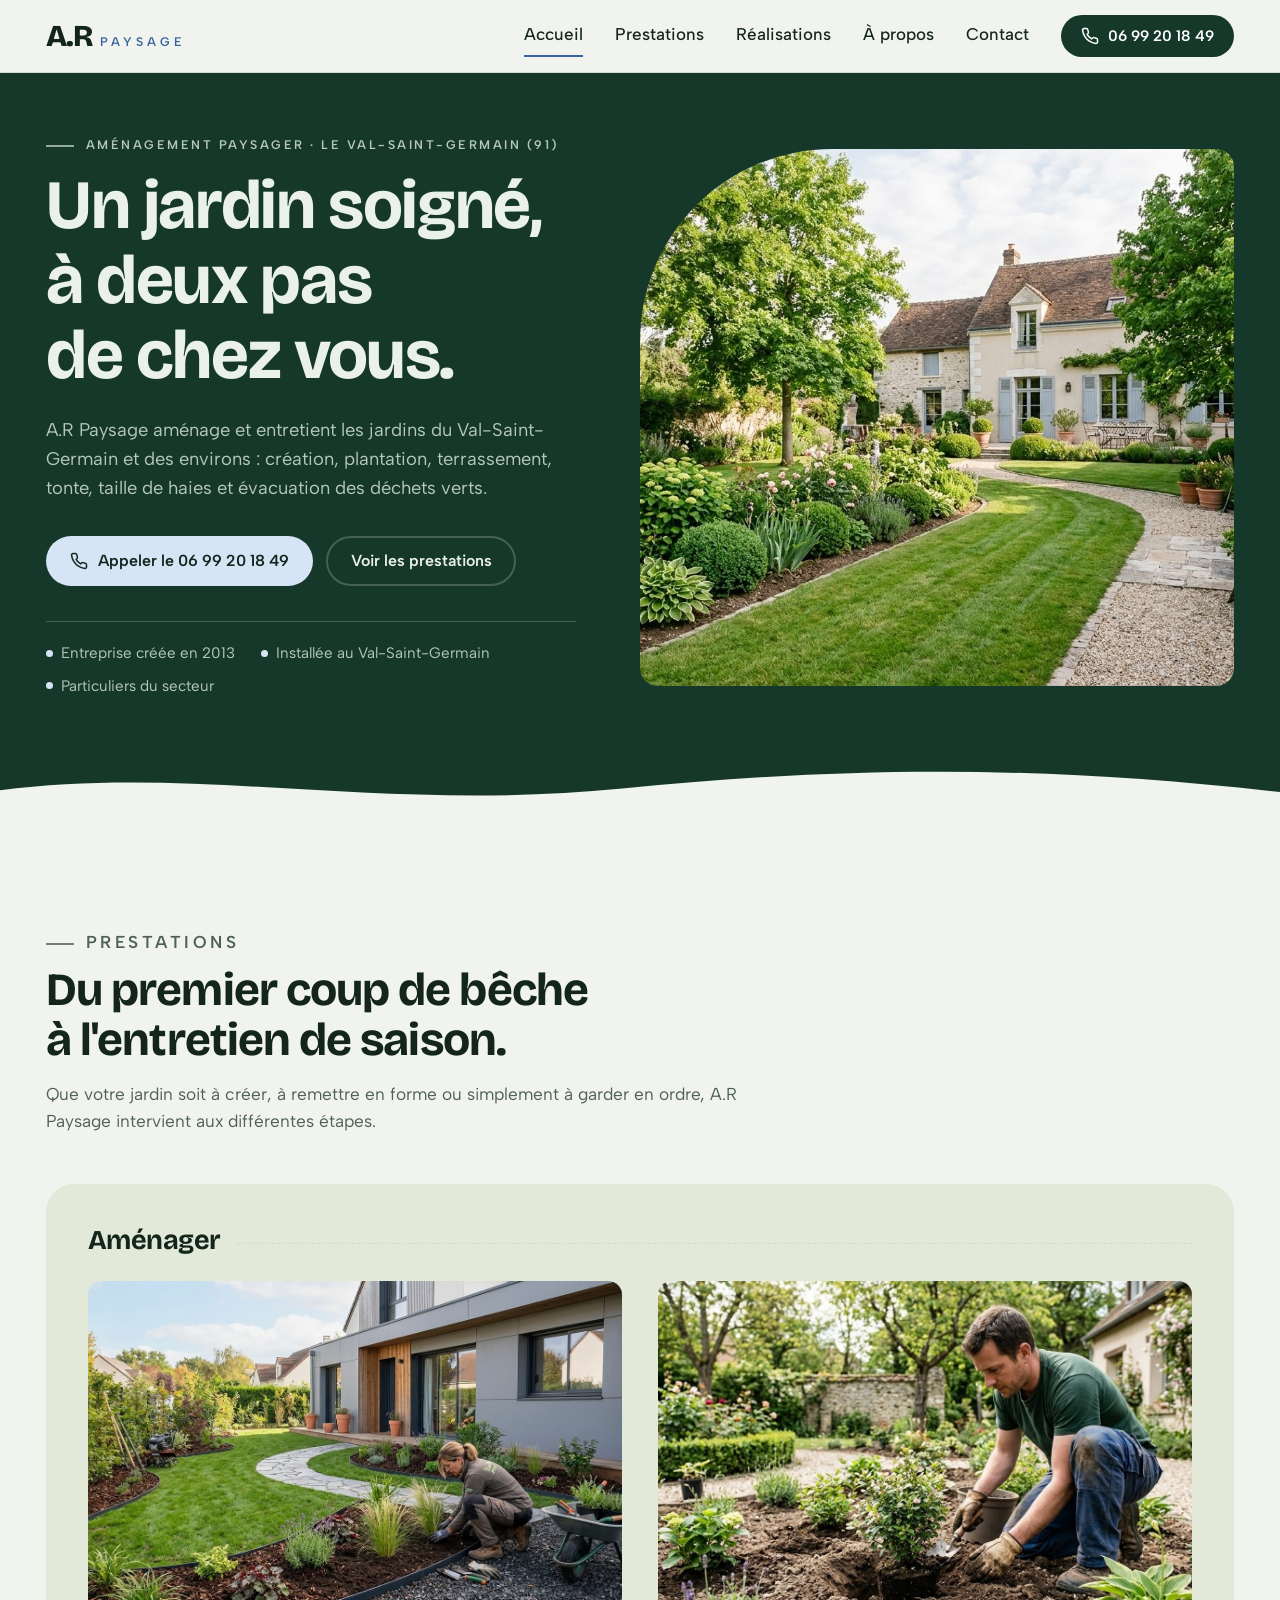
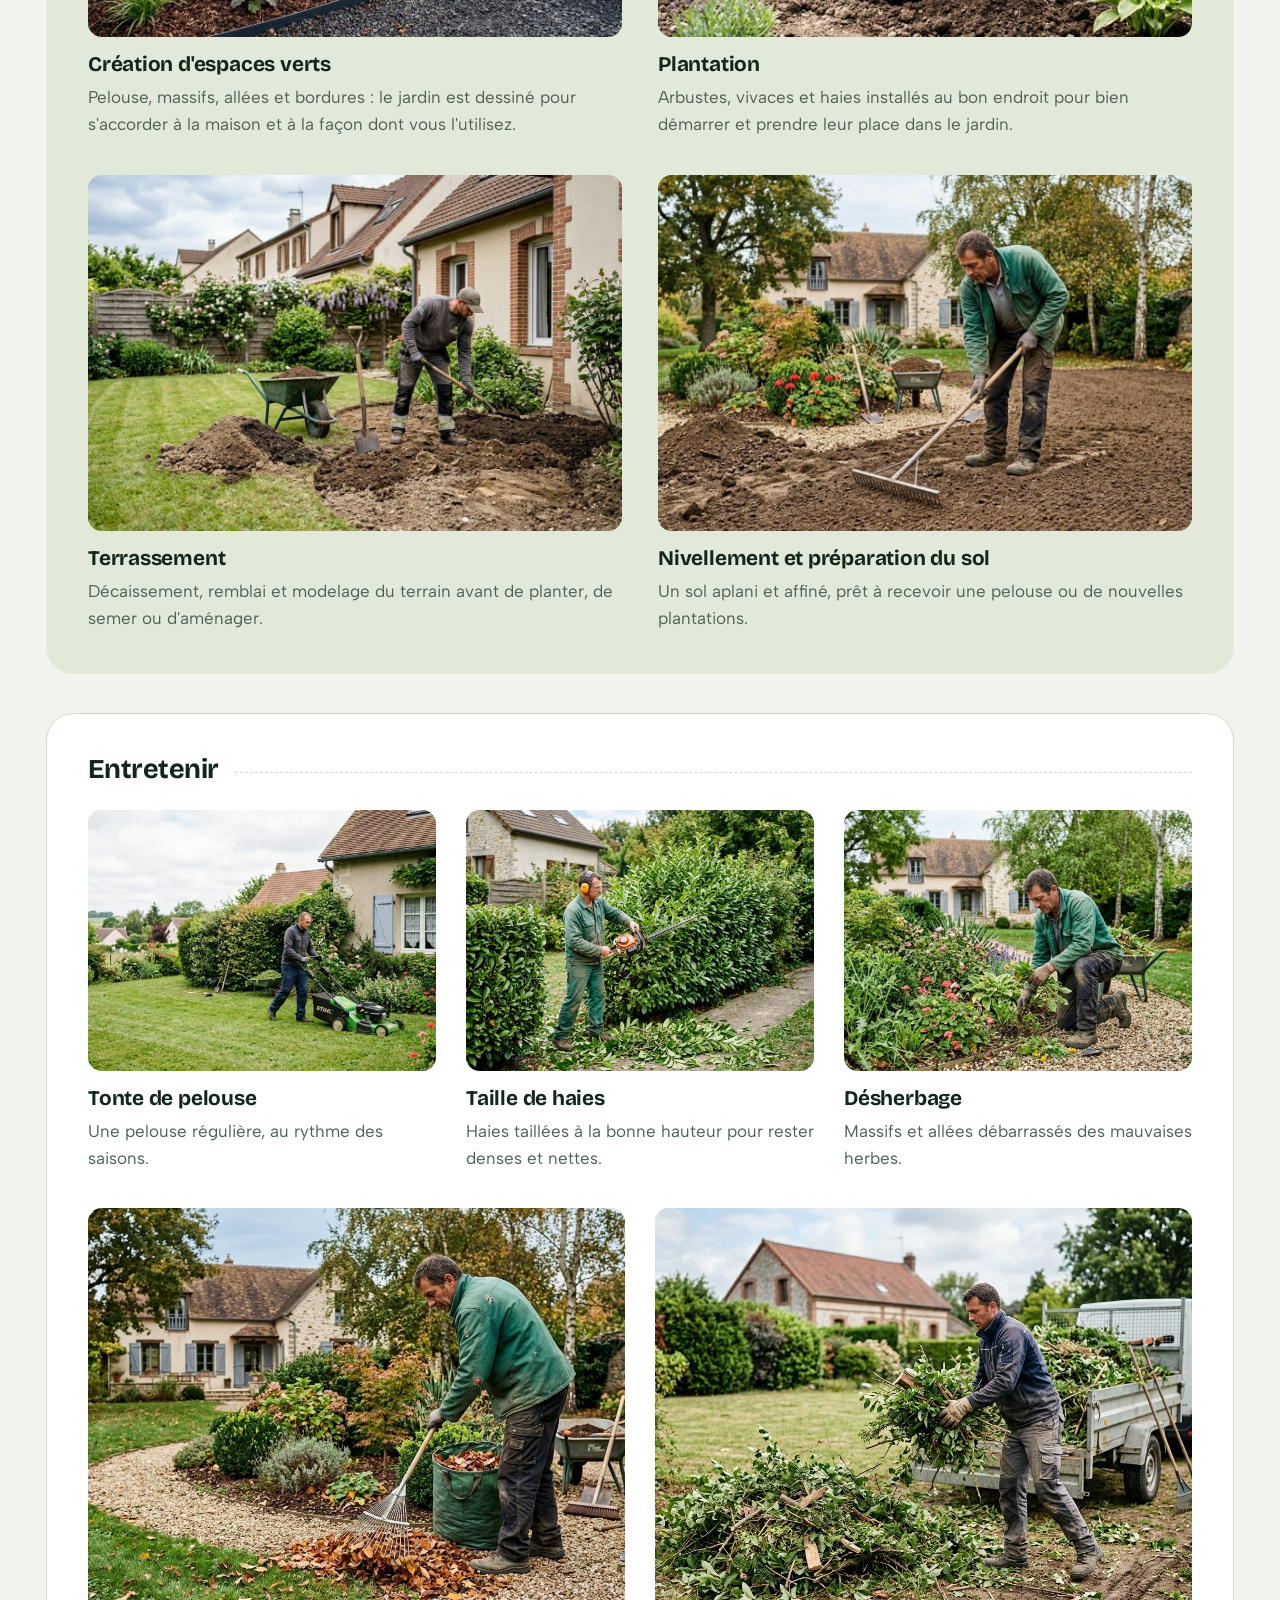
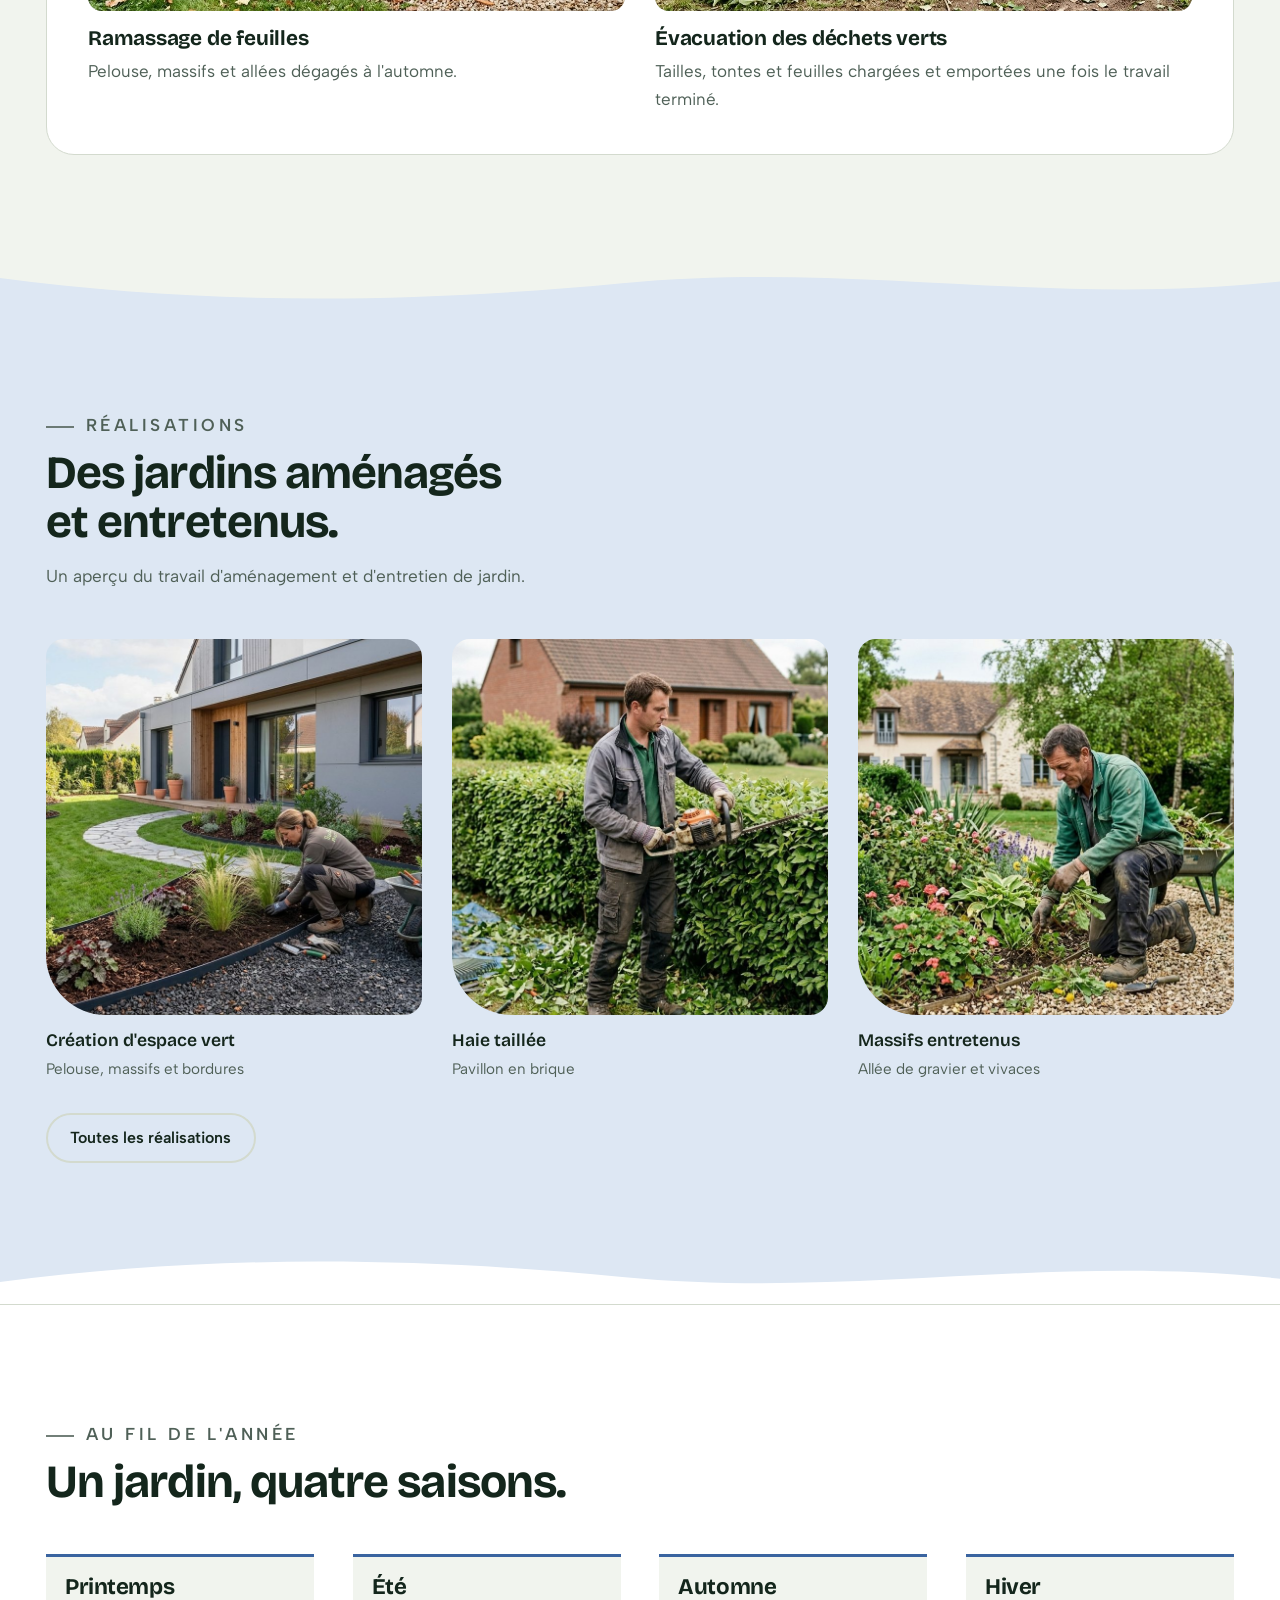
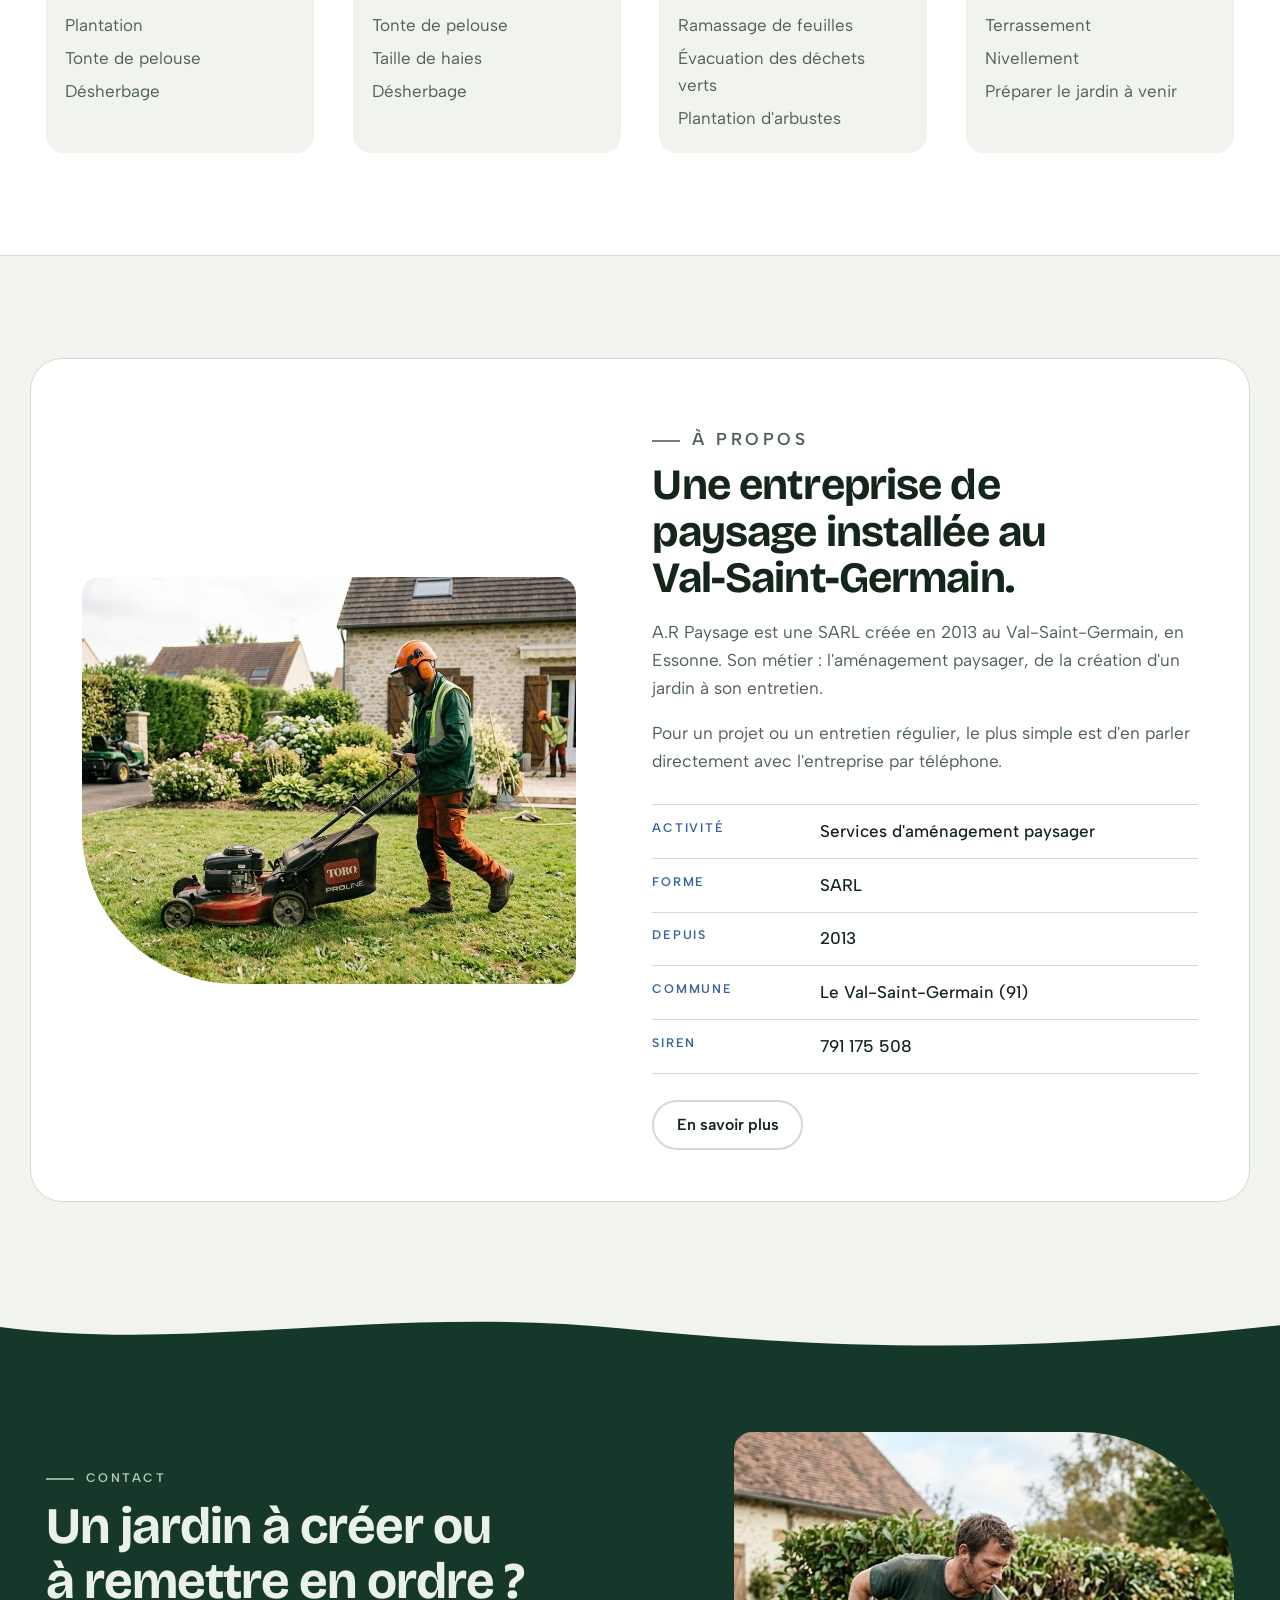
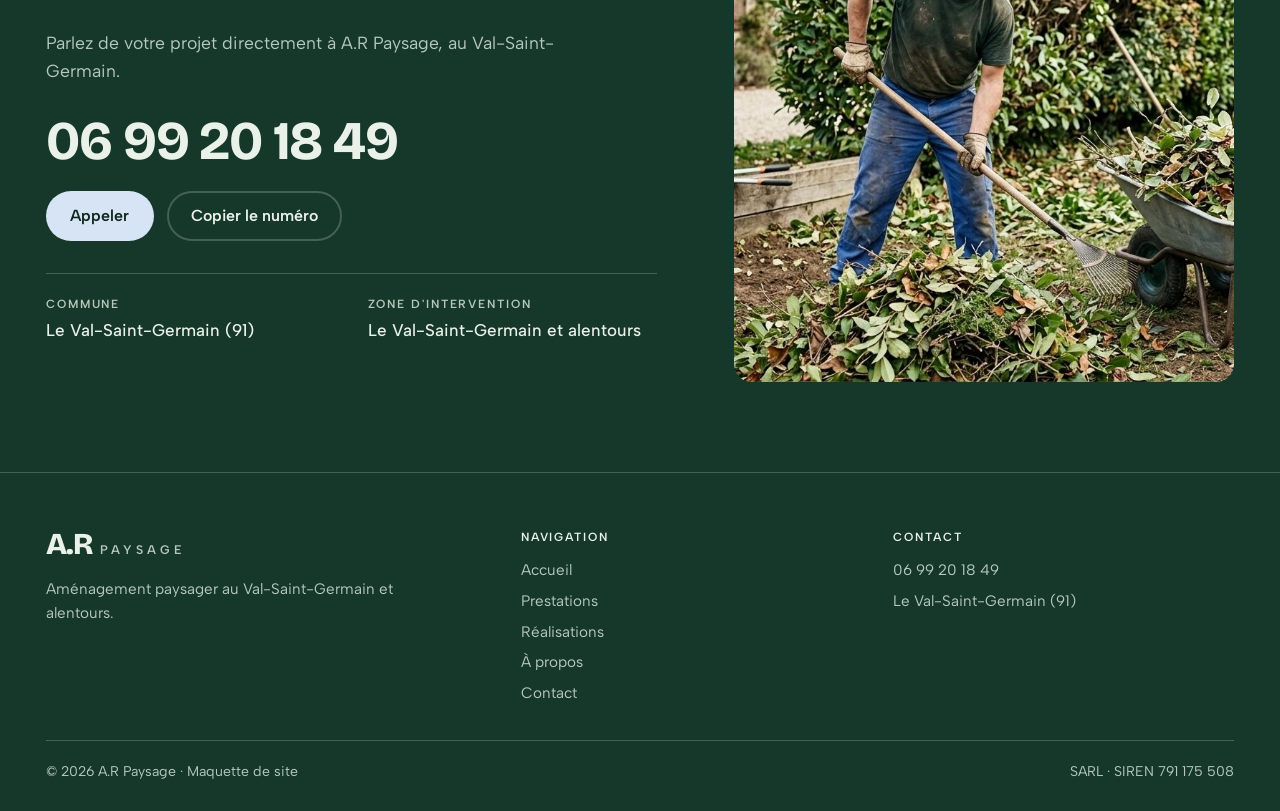
==== index.html @ cabe3ca9 "Différencie les sections : panneaux, fond teinté et bords courbes, carte À propos Co-Authored-By: Cl" ====
<!doctype html>
<html lang="fr">
<head>
<meta charset="utf-8">
<meta name="viewport" content="width=device-width, initial-scale=1, viewport-fit=cover">
<title>A.R Paysage</title>
<meta name="description" content="A.R Paysage, aménagement paysager au Val-Saint-Germain (91) : création de jardin, plantation, entretien.">
<link rel="icon" href="data:image/svg+xml,%3Csvg xmlns='http://www.w3.org/2000/svg' viewBox='0 0 64 64'%3E%3Crect width='64' height='64' rx='14' fill='%2316382A'/%3E%3Ctext x='32' y='43' font-family='Arial' font-weight='800' font-size='30' text-anchor='middle' fill='%23D6E4F6'%3EA.R%3C/text%3E%3C/svg%3E">
<link rel="preconnect" href="https://fonts.googleapis.com">
<link rel="preconnect" href="https://fonts.gstatic.com" crossorigin>
<link rel="stylesheet" href="https://fonts.googleapis.com/css2?family=Albert+Sans:wght@400;500;600&family=Bricolage+Grotesque:opsz,wght@12..96,500..800&display=swap">
<link rel="stylesheet" href="style.css">
</head>
<body>
<header class="site-header" id="top">
  <div class="wrap bar">
    <a class="logo" href="index.html" aria-label="A.R Paysage, accueil"><b>A.R</b><span>Paysage</span></a>
    <button class="burger" id="burger" type="button" aria-label="Ouvrir le menu" aria-expanded="false" aria-controls="nav">
      <svg viewBox="0 0 24 24" fill="none" stroke="currentColor" stroke-width="2" stroke-linecap="round"><path d="M4 7h16M4 12h16M4 17h16"/></svg>
    </button>
    <nav class="nav" id="nav" aria-label="Navigation principale">
      <a class="link" href="index.html" aria-current="page">Accueil</a>
      <a class="link" href="prestations.html">Prestations</a>
      <a class="link" href="realisations.html">Réalisations</a>
      <a class="link" href="a-propos.html">À propos</a>
      <a class="link" href="contact.html">Contact</a>
      <a class="btn btn-sm" href="tel:+33699201849">
        <svg viewBox="0 0 24 24" fill="none" stroke="currentColor" stroke-width="2" stroke-linecap="round" stroke-linejoin="round"><path d="M22 16.9v3a2 2 0 0 1-2.2 2 19.8 19.8 0 0 1-8.6-3.1 19.5 19.5 0 0 1-6-6A19.8 19.8 0 0 1 2.1 4.2 2 2 0 0 1 4.1 2h3a2 2 0 0 1 2 1.7c.1 1 .4 1.9.7 2.8a2 2 0 0 1-.5 2.1L8.1 9.9a16 16 0 0 0 6 6l1.3-1.3a2 2 0 0 1 2.1-.4c.9.3 1.8.6 2.8.7a2 2 0 0 1 1.7 2Z"/></svg>
        06 99 20 18 49
      </a>
    </nav>
  </div>
</header>

<main>

  <section class="hero" aria-labelledby="h1">
    <div class="wrap hero-grid">
      <div>
        <p class="eyebrow">Aménagement paysager · Le Val-Saint-Germain (91)</p>
        <h1 id="h1">Un jardin soigné, à deux pas de chez vous.</h1>
        <p class="lead">A.R Paysage aménage et entretient les jardins du Val-Saint-Germain et des environs : création, plantation, terrassement, tonte, taille de haies et évacuation des déchets verts.</p>
        <div class="hero-actions">
          <a class="btn btn-band" href="tel:+33699201849">
            <svg viewBox="0 0 24 24" fill="none" stroke="currentColor" stroke-width="2" stroke-linecap="round" stroke-linejoin="round"><path d="M22 16.9v3a2 2 0 0 1-2.2 2 19.8 19.8 0 0 1-8.6-3.1 19.5 19.5 0 0 1-6-6A19.8 19.8 0 0 1 2.1 4.2 2 2 0 0 1 4.1 2h3a2 2 0 0 1 2 1.7c.1 1 .4 1.9.7 2.8a2 2 0 0 1-.5 2.1L8.1 9.9a16 16 0 0 0 6 6l1.3-1.3a2 2 0 0 1 2.1-.4c.9.3 1.8.6 2.8.7a2 2 0 0 1 1.7 2Z"/></svg>
            Appeler le 06 99 20 18 49
          </a>
          <a class="btn btn-ghost" href="prestations.html">Voir les prestations</a>
        </div>
        <ul class="facts">
          <li>Entreprise créée en 2013</li>
          <li>Installée au Val-Saint-Germain</li>
          <li>Particuliers du secteur</li>
        </ul>
      </div>
      <figure class="hero-media">
        <img src="img/jardin-ambiance.jpg" width="1408" height="768" alt="Jardin de campagne avec pelouse, massifs fleuris, allée de gravier et maison en pierre aux volets bleu-gris">
      </figure>
    </div>
    <svg class="wave" viewBox="0 0 1440 60" preserveAspectRatio="none" aria-hidden="true"><path d="M0 60V32C220 2 430 58 700 30S1180 4 1440 34V60Z" fill="currentColor"/></svg>
  </section>

  <section class="section" id="prestations" aria-labelledby="h-prest">
    <div class="wrap">
      <div class="section-head">
        <p class="eyebrow">Prestations</p>
        <h2 id="h-prest">Du premier coup de bêche à l'entretien de saison.</h2>
        <p>Que votre jardin soit à créer, à remettre en forme ou simplement à garder en ordre, A.R Paysage intervient aux différentes étapes.</p>
      </div>

      <div class="group">
        <div class="group-title"><h3>Aménager</h3></div>
        <div class="grid-2">
          <article class="card">
            <div class="ph"><img src="img/creation-espace-vert.jpg" width="1408" height="768" loading="lazy" style="object-position:68% 50%" alt="Création d'un espace vert : pelouse aux courbes douces, bordures noires, paillage et jardinière qui plante des graminées devant une maison moderne"></div>
            <h4>Création d'espaces verts</h4>
            <p>Pelouse, massifs, allées et bordures : le jardin est dessiné pour s'accorder à la maison et à la façon dont vous l'utilisez.</p>
          </article>
          <article class="card">
            <div class="ph"><img src="img/plantation.jpg" width="1400" height="764" loading="lazy" style="object-position:62% 50%" alt="Jardinier qui plante un arbuste dans un massif de terre fraîchement travaillée"></div>
            <h4>Plantation</h4>
            <p>Arbustes, vivaces et haies installés au bon endroit pour bien démarrer et prendre leur place dans le jardin.</p>
          </article>
          <article class="card">
            <div class="ph"><img src="img/terrassement.jpg" width="1376" height="768" loading="lazy" style="object-position:68% 50%" alt="Terrassement dans un jardin : terre décaissée à la pelle, brouette et tas de terre à côté d'une pelouse"></div>
            <h4>Terrassement</h4>
            <p>Décaissement, remblai et modelage du terrain avant de planter, de semer ou d'aménager.</p>
          </article>
          <article class="card">
            <div class="ph"><img src="img/nivellement.jpg" width="1400" height="764" loading="lazy" style="object-position:45% 50%" alt="Nivellement d'un terrain au râteau large avant la remise en pelouse, devant une maison en pierre"></div>
            <h4>Nivellement et préparation du sol</h4>
            <p>Un sol aplani et affiné, prêt à recevoir une pelouse ou de nouvelles plantations.</p>
          </article>
        </div>
      </div>

      <div class="group">
        <div class="group-title"><h3>Entretenir</h3></div>
        <div class="grid-6">
          <article class="card">
            <div class="ph"><img src="img/tonte.jpg" width="1376" height="768" loading="lazy" style="object-position:60% 50%" alt="Tonte d'une pelouse devant une maison aux volets bleus, avec massifs d'hortensias"></div>
            <h4>Tonte de pelouse</h4>
            <p>Une pelouse régulière, au rythme des saisons.</p>
          </article>
          <article class="card">
            <div class="ph"><img src="img/taille-haies.jpg" width="1200" height="896" loading="lazy" style="object-position:40% 50%" alt="Taille d'une haie de laurier au taille-haie thermique, avec protections auditives et visuelles"></div>
            <h4>Taille de haies</h4>
            <p>Haies taillées à la bonne hauteur pour rester denses et nettes.</p>
          </article>
          <article class="card">
            <div class="ph"><img src="img/desherbage.jpg" width="1400" height="764" loading="lazy" style="object-position:60% 50%" alt="Désherbage à la main d'un massif fleuri bordant une allée gravillonnée"></div>
            <h4>Désherbage</h4>
            <p>Massifs et allées débarrassés des mauvaises herbes.</p>
          </article>
          <article class="card">
            <div class="ph"><img src="img/feuilles.jpg" width="1400" height="764" loading="lazy" style="object-position:68% 50%" alt="Ramassage des feuilles d'automne au râteau, avec sac de jardin et brouette"></div>
            <h4>Ramassage de feuilles</h4>
            <p>Pelouse, massifs et allées dégagés à l'automne.</p>
          </article>
          <article class="card">
            <div class="ph"><img src="img/dechets-verts.jpg" width="1408" height="768" loading="lazy" style="object-position:55% 50%" alt="Chargement de branchages et de déchets verts sur une remorque après la taille d'une haie"></div>
            <h4>Évacuation des déchets verts</h4>
            <p>Tailles, tontes et feuilles chargées et emportées une fois le travail terminé.</p>
          </article>
        </div>
      </div>
    </div>
  </section>

  <section class="section" id="realisations" aria-labelledby="h-real">
    <div class="wrap">
      <div class="section-head">
        <p class="eyebrow">Réalisations</p>
        <h2 id="h-real">Des jardins aménagés et entretenus.</h2>
        <p>Un aperçu du travail d'aménagement et d'entretien de jardin.</p>
      </div>
      <div class="real-grid">
        <figure class="real">
          <img src="img/creation-espace-vert.jpg" width="1408" height="768" loading="lazy" style="object-position:72% 50%" alt="Jardin neuf aux bordures courbes, pelouse, paillage et graminées devant une maison moderne">
          <figcaption>Création d'espace vert<span>Pelouse, massifs et bordures</span></figcaption>
        </figure>
        <figure class="real">
          <img src="img/taille-haie-pavillon.jpg" width="1408" height="768" loading="lazy" style="object-position:48% 50%" alt="Longue haie taillée devant un pavillon en brique">
          <figcaption>Haie taillée<span>Pavillon en brique</span></figcaption>
        </figure>
        <figure class="real">
          <img src="img/desherbage.jpg" width="1400" height="764" loading="lazy" style="object-position:60% 50%" alt="Massif fleuri désherbé le long d'une allée de gravier, devant une maison en pierre">
          <figcaption>Massifs entretenus<span>Allée de gravier et vivaces</span></figcaption>
        </figure>
      </div>
      <p style="margin-top:2rem"><a class="btn btn-line" href="realisations.html">Toutes les réalisations</a></p>
    </div>
  </section>

  <section class="section seasons" aria-labelledby="h-saisons">
    <div class="wrap">
      <div class="section-head">
        <p class="eyebrow">Au fil de l'année</p>
        <h2 id="h-saisons">Un jardin, quatre saisons.</h2>
      </div>
      <div class="season-grid">
        <div class="season">
          <h3>Printemps</h3>
          <ul><li>Plantation</li><li>Tonte de pelouse</li><li>Désherbage</li></ul>
        </div>
        <div class="season">
          <h3>Été</h3>
          <ul><li>Tonte de pelouse</li><li>Taille de haies</li><li>Désherbage</li></ul>
        </div>
        <div class="season">
          <h3>Automne</h3>
          <ul><li>Ramassage de feuilles</li><li>Évacuation des déchets verts</li><li>Plantation d'arbustes</li></ul>
        </div>
        <div class="season">
          <h3>Hiver</h3>
          <ul><li>Terrassement</li><li>Nivellement</li><li>Préparer le jardin à venir</li></ul>
        </div>
      </div>
    </div>
  </section>

  <section class="section" id="a-propos" aria-labelledby="h-apropos">
    <div class="wrap about-grid">
      <figure class="about-media">
        <img src="img/entretien-general.jpg" width="1376" height="768" loading="lazy" alt="Entretien d'un jardin devant une maison en pierre : tonte de la pelouse et ratissage de la terrasse">
      </figure>
      <div class="about-body">
        <p class="eyebrow">À propos</p>
        <h2 id="h-apropos">Une entreprise de paysage installée au Val-Saint-Germain.</h2>
        <p>A.R Paysage est une SARL créée en 2013 au Val-Saint-Germain, en Essonne. Son métier : l'aménagement paysager, de la création d'un jardin à son entretien.</p>
        <p>Pour un projet ou un entretien régulier, le plus simple est d'en parler directement avec l'entreprise par téléphone.</p>
        <dl class="id-card">
          <div><dt>Activité</dt><dd>Services d'aménagement paysager</dd></div>
          <div><dt>Forme</dt><dd>SARL</dd></div>
          <div><dt>Depuis</dt><dd>2013</dd></div>
          <div><dt>Commune</dt><dd>Le Val-Saint-Germain (91)</dd></div>
          <div><dt>SIREN</dt><dd>791 175 508</dd></div>
        </dl>
        <p style="margin-top:1.6rem"><a class="btn btn-line" href="a-propos.html">En savoir plus</a></p>
      </div>
    </div>
  </section>

  <section class="cta" id="contact" aria-labelledby="h-contact">
    <svg class="wave flip" viewBox="0 0 1440 60" preserveAspectRatio="none" aria-hidden="true"><path d="M0 60V32C220 2 430 58 700 30S1180 4 1440 34V60Z" fill="currentColor"/></svg>
    <div class="wrap cta-grid">
      <div>
        <p class="eyebrow">Contact</p>
        <h2 id="h-contact">Un jardin à créer ou à remettre en ordre ?</h2>
        <p class="lead">Parlez de votre projet directement à A.R Paysage, au Val-Saint-Germain.</p>
        <a class="phone" href="tel:+33699201849" id="phone">06 99 20 18 49</a>
        <div class="cta-actions">
          <a class="btn btn-band" href="tel:+33699201849">Appeler</a>
          <button class="btn btn-ghost" type="button" id="copy">Copier le numéro</button>
          <span class="copied" id="copied" role="status" aria-live="polite"></span>
        </div>
        <dl class="cta-info">
          <div><dt>Commune</dt><dd>Le Val-Saint-Germain (91)</dd></div>
          <div><dt>Zone d'intervention</dt><dd>Le Val-Saint-Germain et alentours</dd></div>
        </dl>
      </div>
      <figure class="cta-media">
        <img src="img/nettoyage.jpg" width="1376" height="768" loading="lazy" alt="Jardinier qui évacue des branchages en brouette devant une maison en pierre aux volets en bois">
      </figure>
    </div>
  </section>

</main>
<footer class="site-footer">
  <div class="wrap">
    <div class="foot-grid">
      <div>
        <a class="logo" href="index.html" aria-label="A.R Paysage, accueil"><b>A.R</b><span>Paysage</span></a>
        <p style="margin-top:1rem;max-width:26em">Aménagement paysager au Val-Saint-Germain et alentours.</p>
      </div>
      <div>
        <h5>Navigation</h5>
        <ul>
          <li><a href="index.html">Accueil</a></li>
          <li><a href="prestations.html">Prestations</a></li>
          <li><a href="realisations.html">Réalisations</a></li>
          <li><a href="a-propos.html">À propos</a></li>
          <li><a href="contact.html">Contact</a></li>
        </ul>
      </div>
      <div>
        <h5>Contact</h5>
        <ul>
          <li><a href="tel:+33699201849">06 99 20 18 49</a></li>
          <li>Le Val-Saint-Germain (91)</li>
        </ul>
      </div>
    </div>
    <div class="foot-note">
      <span>© 2026 A.R Paysage · Maquette de site</span>
      <span>SARL · SIREN 791 175 508</span>
    </div>
  </div>
</footer>

<script src="main.js"></script>
</body>
</html>
---- style.css ----
/* Concept : un plan de jardin. Bandes vert conifère, bord de pelouse courbe entre les sections,
   bleu de volet comme seul accent (volets bleu-gris des maisons du secteur). */
:root{
  --font-display:'Bricolage Grotesque','Segoe UI',system-ui,sans-serif;
  --font-body:'Albert Sans','Segoe UI',system-ui,sans-serif;
  --bg:#F1F4EE;
  --surface:#FFFFFF;
  --ink:#14261C;
  --muted:#4F6057;
  --line:#D3DACE;
  --band:#16382A;
  --on-band:#EAF1E8;
  --on-band-muted:#B5C8BB;
  --accent:#3A64A0;
  --accent-soft:#DDE7F3;
  --tint:#E2E9D8;
  --btn-bg:#16382A;
  --btn-fg:#FFFFFF;
  --bandbtn-bg:#D6E4F6;
  --bandbtn-fg:#10281D;
  --bandline:rgba(234,241,232,.22);
  color-scheme:light;
}
@media (prefers-color-scheme:dark){
  :root:not([data-theme="light"]){
    --bg:#0E1812;--surface:#15231B;--ink:#E4EBE2;--muted:#9DB0A4;--line:#284034;
    --band:#153424;--on-band:#EAF1E8;--on-band-muted:#B5C8BB;
    --accent:#8DB1E3;--accent-soft:#1B2B40;--tint:#1D3326;
    --btn-bg:#D6E4F6;--btn-fg:#10281D;--bandbtn-bg:#D6E4F6;--bandbtn-fg:#10281D;
    color-scheme:dark;
  }
}
:root[data-theme="dark"]{
  --bg:#0E1812;--surface:#15231B;--ink:#E4EBE2;--muted:#9DB0A4;--line:#284034;
  --band:#153424;--on-band:#EAF1E8;--on-band-muted:#B5C8BB;
  --accent:#8DB1E3;--accent-soft:#1B2B40;--tint:#1D3326;
  --btn-bg:#D6E4F6;--btn-fg:#10281D;--bandbtn-bg:#D6E4F6;--bandbtn-fg:#10281D;
  color-scheme:dark;
}

*,*::before,*::after{box-sizing:border-box}
html{scroll-behavior:smooth}
body{
  margin:0;background:var(--bg);color:var(--ink);
  font-family:var(--font-body);font-size:17px;line-height:1.6;
  -webkit-font-smoothing:antialiased;overflow-x:hidden;
}
body::before{content:"";position:fixed;inset:0 0 auto;height:env(safe-area-inset-top,0px);z-index:60;background:var(--bg)}
img{display:block;max-width:100%}
a{color:inherit}
h1,h2,h3{font-family:var(--font-display);font-weight:700;line-height:1.08;letter-spacing:-.02em;margin:0;text-wrap:balance}
p{margin:0}
:focus-visible{outline:3px solid var(--accent);outline-offset:3px;border-radius:4px}

.wrap{
  width:100%;max-width:1220px;margin-inline:auto;
  padding-left:max(16px,env(safe-area-inset-left,0px));
  padding-right:max(16px,env(safe-area-inset-right,0px));
}
section[id],header[id]{scroll-margin-top:84px}

/* Boutons */
.btn{
  display:inline-flex;align-items:center;justify-content:center;gap:.6rem;
  min-height:50px;padding:.7rem 1.4rem;border-radius:999px;
  font:600 1rem/1.2 var(--font-body);text-decoration:none;border:2px solid transparent;
  cursor:pointer;transition:transform .15s ease,background-color .15s ease;
  background:var(--btn-bg);color:var(--btn-fg);
}
.btn:hover{transform:translateY(-2px)}
.btn svg{width:18px;height:18px;flex:none}
.btn-sm{min-height:42px;padding:.45rem 1.1rem;font-size:.95rem}
.btn-band{background:var(--bandbtn-bg);color:var(--bandbtn-fg)}
.btn-ghost{background:transparent;color:var(--on-band);border-color:var(--bandline)}
.btn-ghost:hover{border-color:var(--on-band)}
.btn-line{background:transparent;color:var(--ink);border-color:var(--line)}

/* En-tête */
.site-header{
  position:sticky;top:env(safe-area-inset-top,0px);z-index:50;
  background:var(--bg);border-bottom:1px solid var(--line);
}
.bar{display:flex;align-items:center;justify-content:space-between;gap:1rem;min-height:72px}
.logo{display:inline-flex;align-items:baseline;gap:.55rem;text-decoration:none;color:var(--ink);white-space:nowrap}
.logo b{font:800 1.9rem/1 var(--font-display);letter-spacing:-.04em}
.logo span{font:600 .78rem/1 var(--font-body);letter-spacing:.32em;text-transform:uppercase;color:var(--accent)}
.nav{display:flex;align-items:center;gap:2rem}
.nav a.link{text-decoration:none;font-weight:500;padding:.4rem 0;border-bottom:2px solid transparent}
.nav a.link:hover{border-color:var(--accent)}
.burger{display:none;width:46px;height:46px;border-radius:50%;border:1.5px solid var(--line);background:transparent;color:var(--ink);cursor:pointer;align-items:center;justify-content:center}
.burger svg{width:22px;height:22px}

/* Héros */
.hero{background:var(--band);color:var(--on-band);position:relative;padding-block:clamp(32px,5vw,64px) clamp(70px,9vw,120px)}
.hero-grid{display:grid;grid-template-columns:minmax(0,1fr) minmax(0,1.12fr);gap:clamp(28px,5vw,72px);align-items:center}
.eyebrow{font:600 .78rem/1.3 var(--font-body);letter-spacing:.2em;text-transform:uppercase;color:var(--accent)}
.hero .eyebrow{color:var(--on-band-muted)}
.hero h1{font-size:clamp(2.5rem,5.4vw,4.4rem);margin-top:1rem;color:var(--on-band)}
.hero .lead{margin-top:1.4rem;font-size:1.15rem;color:var(--on-band-muted);max-width:34em}
.hero-actions{display:flex;flex-wrap:wrap;gap:.8rem;margin-top:2rem}
.facts{display:flex;flex-wrap:wrap;gap:.5rem 1.6rem;margin:2.2rem 0 0;padding:1.2rem 0 0;list-style:none;border-top:1px solid var(--bandline);font-size:.95rem;color:var(--on-band-muted)}
.facts li{display:flex;align-items:center;gap:.5rem}
.facts li::before{content:"";width:7px;height:7px;border-radius:50%;background:var(--bandbtn-bg);flex:none}
.hero-media{margin:0;min-width:0}
.hero-media img{
  width:100%;height:clamp(340px,42vw,560px);object-fit:cover;object-position:55% 50%;
  border-radius:clamp(90px,15vw,240px) 18px 18px 18px;
}
.wave{position:absolute;left:0;right:0;bottom:-1px;width:100%;height:clamp(28px,4vw,56px);color:var(--bg);display:block}
.wave.flip{bottom:auto;top:-1px;transform:scaleY(-1)}

/* Sections */
.section{padding-block:clamp(56px,8vw,104px)}
.section-head{max-width:46rem;margin-bottom:clamp(28px,4vw,48px)}
.section-head h2{font-size:clamp(1.9rem,3.6vw,2.9rem);margin-top:.7rem}
.section-head p{margin-top:1rem;color:var(--muted);font-size:1.08rem}
.group + .group{margin-top:clamp(52px,7vw,88px)}
.group-title{display:flex;align-items:baseline;gap:1rem;margin-bottom:1.6rem}
.group-title h3{font-size:1.6rem}
.group-title::after{content:"";flex:1;border-top:1.5px dashed var(--line);transform:translateY(-.3em)}

.grid-2{display:grid;grid-template-columns:repeat(2,minmax(0,1fr));gap:clamp(20px,3vw,36px)}
.grid-6{display:grid;grid-template-columns:repeat(6,minmax(0,1fr));gap:clamp(20px,3vw,36px) clamp(18px,2.4vw,30px)}
.grid-6 > .card{grid-column:span 2}
.grid-6 > .card:nth-child(n+4){grid-column:span 3}
.card{min-width:0}
.card .ph{overflow:hidden;border-radius:14px;aspect-ratio:3/2;background:var(--line)}
.grid-6 .card .ph{aspect-ratio:4/3}
.card img{width:100%;height:100%;object-fit:cover;transition:transform .5s ease}
.card:hover img{transform:scale(1.03)}
.card h4{font:700 1.3rem/1.2 var(--font-display);letter-spacing:-.01em;margin:1rem 0 .4rem}
.card p{color:var(--muted);max-width:36em}

/* Pages intérieures */
.nav a.link[aria-current="page"]{border-color:var(--accent)}
.page-hero{background:var(--band);color:var(--on-band);position:relative;padding-block:clamp(26px,4vw,44px) clamp(70px,9vw,110px)}
.crumbs{font-size:.9rem;color:var(--on-band-muted)}
.crumbs a{text-decoration:none}
.crumbs a:hover{color:var(--on-band)}
.crumbs span{color:var(--on-band)}
.page-hero .eyebrow{color:var(--on-band-muted);margin-top:clamp(28px,4vw,48px)}
.page-hero h1{font-size:clamp(2.2rem,4.8vw,3.8rem);margin-top:.9rem;color:var(--on-band);max-width:18em}
.page-hero .lead{margin-top:1.2rem;color:var(--on-band-muted);font-size:1.15rem;max-width:36em}
.cta h1{font-size:clamp(2rem,4vw,3.2rem);margin-top:.8rem;color:var(--on-band)}
.id-card a{text-decoration:none;border-bottom:1px solid var(--accent)}

/* Réalisations */
.real-grid{display:grid;grid-template-columns:repeat(3,minmax(0,1fr));gap:clamp(18px,2.4vw,30px)}
.real{margin:0;min-width:0}
.real img{width:100%;height:auto;aspect-ratio:1/1;object-fit:cover;border-radius:14px}
.real figcaption{margin-top:.8rem;font-weight:600;font-family:var(--font-display);font-size:1.1rem}
.real figcaption span{display:block;font:400 .95rem/1.5 var(--font-body);color:var(--muted);margin-top:.15rem}

/* Saisons */
.seasons{background:var(--surface);border-block:1px solid var(--line)}
.season-grid{display:grid;grid-template-columns:repeat(4,minmax(0,1fr));gap:clamp(20px,3vw,40px)}
.season{border-top:3px solid var(--accent);padding-top:1rem;min-width:0}
.season h3{font-size:1.4rem}
.season ul{list-style:none;margin:.8rem 0 0;padding:0;display:grid;gap:.35rem;color:var(--muted)}

/* À propos */
.about-grid{display:grid;grid-template-columns:minmax(0,.95fr) minmax(0,1.05fr);gap:clamp(28px,6vw,88px);align-items:center}
.about-media{margin:0;min-width:0}
.about-media img{width:100%;height:auto;aspect-ratio:4/3.3;object-fit:cover;object-position:60% 50%;border-radius:18px 18px 18px clamp(80px,12vw,180px)}
.about-body h2{font-size:clamp(1.9rem,3.4vw,2.7rem);margin-top:.7rem}
.about-body p{margin-top:1.1rem;color:var(--muted);font-size:1.08rem}
.id-card{margin:1.8rem 0 0;display:grid;border-top:1px solid var(--line)}
.id-card div{display:grid;grid-template-columns:9.5rem minmax(0,1fr);gap:1rem;padding:.8rem 0;border-bottom:1px solid var(--line)}
.id-card dt{font:600 .78rem/1.6 var(--font-body);letter-spacing:.14em;text-transform:uppercase;color:var(--accent)}
.id-card dd{margin:0;font-weight:500}

/* Contact */
.cta{background:var(--band);color:var(--on-band);position:relative;padding-block:clamp(80px,10vw,136px) clamp(56px,7vw,96px)}
.cta-grid{display:grid;grid-template-columns:minmax(0,1.1fr) minmax(0,.9fr);gap:clamp(28px,6vw,80px);align-items:center}
.cta .eyebrow{color:var(--on-band-muted)}
.cta h2{font-size:clamp(2rem,4vw,3.2rem);margin-top:.8rem;color:var(--on-band)}
.cta .lead{margin-top:1.2rem;color:var(--on-band-muted);font-size:1.1rem;max-width:32em}
.phone{display:block;margin-top:1.8rem;font:700 clamp(2rem,5vw,3.4rem)/1 var(--font-display);letter-spacing:-.02em;color:var(--on-band);user-select:all;-webkit-user-select:all;text-decoration:none}
.cta-actions{display:flex;flex-wrap:wrap;align-items:center;gap:.8rem;margin-top:1.4rem}
.copied{font-size:.95rem;color:var(--on-band-muted);min-height:1.4em}
.cta-info{display:grid;grid-template-columns:repeat(2,minmax(0,1fr));gap:1rem 2rem;margin:2rem 0 0;padding-top:1.4rem;border-top:1px solid var(--bandline)}
.cta-info dt{font:600 .74rem/1.5 var(--font-body);letter-spacing:.16em;text-transform:uppercase;color:var(--on-band-muted)}
.cta-info dd{margin:.2rem 0 0;font-weight:500}
.cta-media{margin:0;min-width:0}
.cta-media img{width:100%;height:auto;aspect-ratio:4/4.4;object-fit:cover;object-position:35% 50%;border-radius:18px clamp(80px,12vw,180px) 18px 18px}

/* Pied de page */
.site-footer{background:var(--band);color:var(--on-band-muted);border-top:1px solid var(--bandline);padding-block:clamp(36px,5vw,56px) 28px;font-size:.95rem}
.foot-grid{display:grid;grid-template-columns:1.3fr 1fr 1fr;gap:2rem}
.site-footer .logo{color:var(--on-band)}
.site-footer .logo span{color:var(--on-band-muted)}
.site-footer h5{margin:0 0 .8rem;font:600 .74rem/1.4 var(--font-body);letter-spacing:.16em;text-transform:uppercase;color:var(--on-band)}
.site-footer ul{list-style:none;margin:0;padding:0;display:grid;gap:.4rem}
.site-footer a{text-decoration:none}
.site-footer a:hover{color:var(--on-band)}
.foot-note{margin-top:2.2rem;padding-top:1.2rem;border-top:1px solid var(--bandline);display:flex;flex-wrap:wrap;justify-content:space-between;gap:.5rem 2rem;font-size:.88rem}

/* Tablette */
@media (max-width:980px){
  .hero-grid,.about-grid,.cta-grid{grid-template-columns:minmax(0,1fr)}
  .hero-media img{height:clamp(280px,56vw,460px)}
  .about-media{order:-1}
  .cta-media img{aspect-ratio:16/10;border-radius:18px clamp(60px,14vw,140px) 18px 18px}
  .grid-6{grid-template-columns:repeat(2,minmax(0,1fr))}
  .grid-6 > .card,.grid-6 > .card:nth-child(n+4){grid-column:span 1}
  .grid-6 > .card:last-child{grid-column:span 2}
  .grid-6 > .card:last-child .ph{aspect-ratio:16/8}
  .season-grid{grid-template-columns:repeat(2,minmax(0,1fr))}
  .real-grid{grid-template-columns:repeat(2,minmax(0,1fr))}
  .real:last-child{grid-column:span 2}
  .real:last-child img{aspect-ratio:16/8}
  .foot-grid{grid-template-columns:1fr 1fr}
  .foot-grid > :first-child{grid-column:span 2}
}
/* Menu mobile */
@media (max-width:820px){
  .burger{display:inline-flex}
  .nav{
    display:none;position:absolute;left:0;right:0;top:100%;
    flex-direction:column;align-items:stretch;gap:0;
    background:var(--bg);border-bottom:1px solid var(--line);
    padding:.5rem max(16px,env(safe-area-inset-right,0px)) 1.2rem max(16px,env(safe-area-inset-left,0px));
  }
  .nav.open{display:flex}
  .nav a.link{padding:.9rem 0;border-bottom:1px solid var(--line);font-size:1.1rem}
  .nav .btn{margin-top:1rem}
}
/* Mobile */
@media (max-width:620px){
  body{font-size:16px}
  .logo b{font-size:1.6rem}
  .logo span{letter-spacing:.22em;font-size:.7rem}
  .grid-2,.grid-6,.season-grid,.real-grid{grid-template-columns:minmax(0,1fr)}
  .real:last-child{grid-column:span 1}
  .real img,.real:last-child img{aspect-ratio:4/3}
  .grid-6 > .card:last-child{grid-column:span 1}
  .grid-6 > .card:last-child .ph{aspect-ratio:4/3}
  .hero-actions .btn,.cta-actions .btn{width:100%}
  .id-card div{grid-template-columns:minmax(0,1fr);gap:.1rem}
  .cta-info{grid-template-columns:minmax(0,1fr)}
  .foot-grid{grid-template-columns:minmax(0,1fr)}
  .foot-grid > :first-child{grid-column:span 1}
}
@media (prefers-reduced-motion:reduce){
  html{scroll-behavior:auto}
  *,*::before,*::after{transition:none!important}
}

/* Différenciation des sections */
.eyebrow::before{content:"";display:inline-block;width:28px;height:2px;background:currentColor;vertical-align:middle;margin-right:.75rem;opacity:.8}
.group{border-radius:28px;padding:clamp(18px,3.2vw,44px);border:1px solid var(--line)}
.group + .group{margin-top:clamp(24px,3vw,40px)}
.group{background:var(--tint);border-color:transparent}
.group + .group{background:var(--surface);border-color:var(--line)}
.group-title h3{font-size:1.7rem}
#realisations{position:relative;background:var(--accent-soft);padding-block:clamp(96px,11vw,150px)}
#realisations::before,#realisations::after{
  content:"";position:absolute;left:0;right:0;height:clamp(28px,4vw,56px);pointer-events:none;
  -webkit-mask:url("data:image/svg+xml,%3Csvg xmlns='http://www.w3.org/2000/svg' viewBox='0 0 1440 60' preserveAspectRatio='none'%3E%3Cpath d='M0 0H1440V30C1180 60 960 6 700 32S220 56 0 26Z'/%3E%3C/svg%3E") center/100% 100% no-repeat;
  mask:url("data:image/svg+xml,%3Csvg xmlns='http://www.w3.org/2000/svg' viewBox='0 0 1440 60' preserveAspectRatio='none'%3E%3Cpath d='M0 0H1440V30C1180 60 960 6 700 32S220 56 0 26Z'/%3E%3C/svg%3E") center/100% 100% no-repeat;
}
#realisations::before{top:-1px;background:var(--bg)}
#realisations::after{bottom:-1px;background:var(--surface);transform:scaleY(-1)}
#realisations .real img{border-radius:18px 18px 18px 60px}
#a-propos .about-grid{background:var(--surface);border:1px solid var(--line);border-radius:32px;padding:clamp(18px,4vw,56px);box-sizing:border-box}
.season{background:var(--bg);border-radius:0 0 18px 18px;padding:1.1rem 1.2rem 1.3rem}
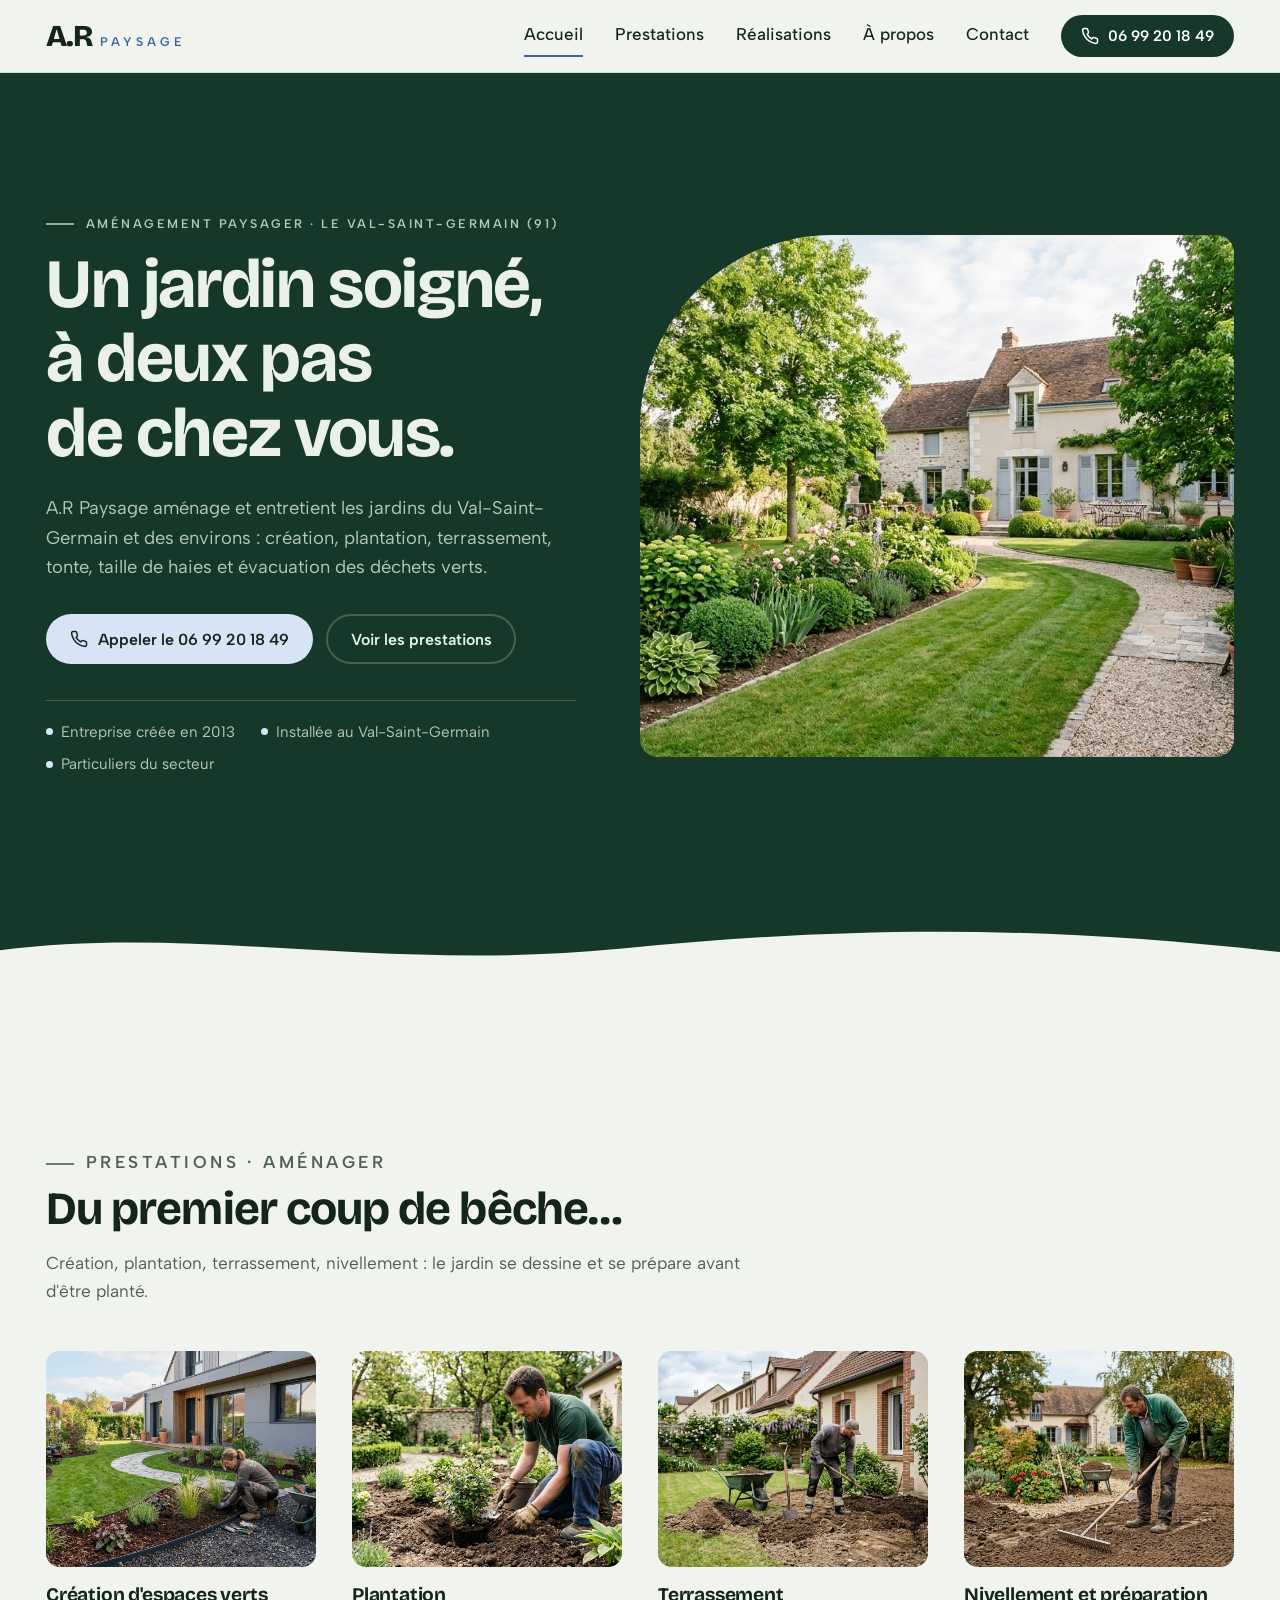
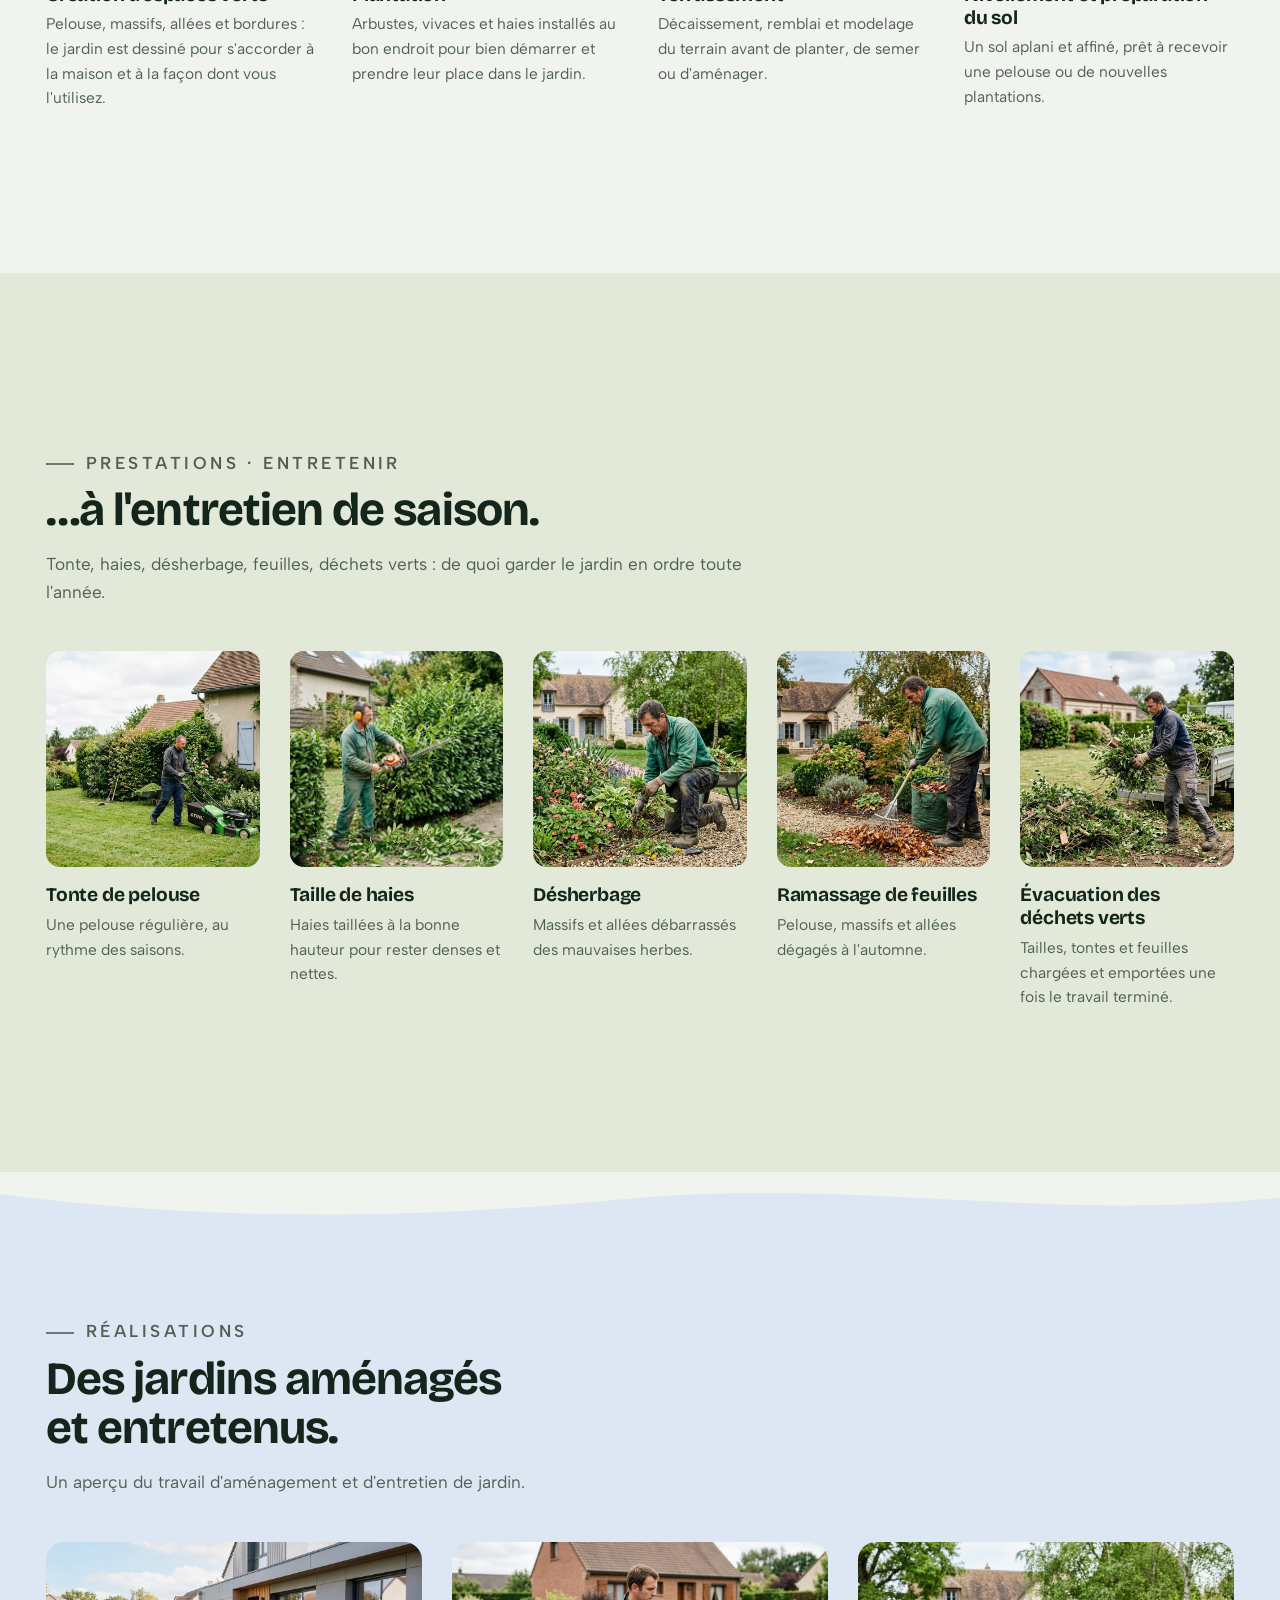
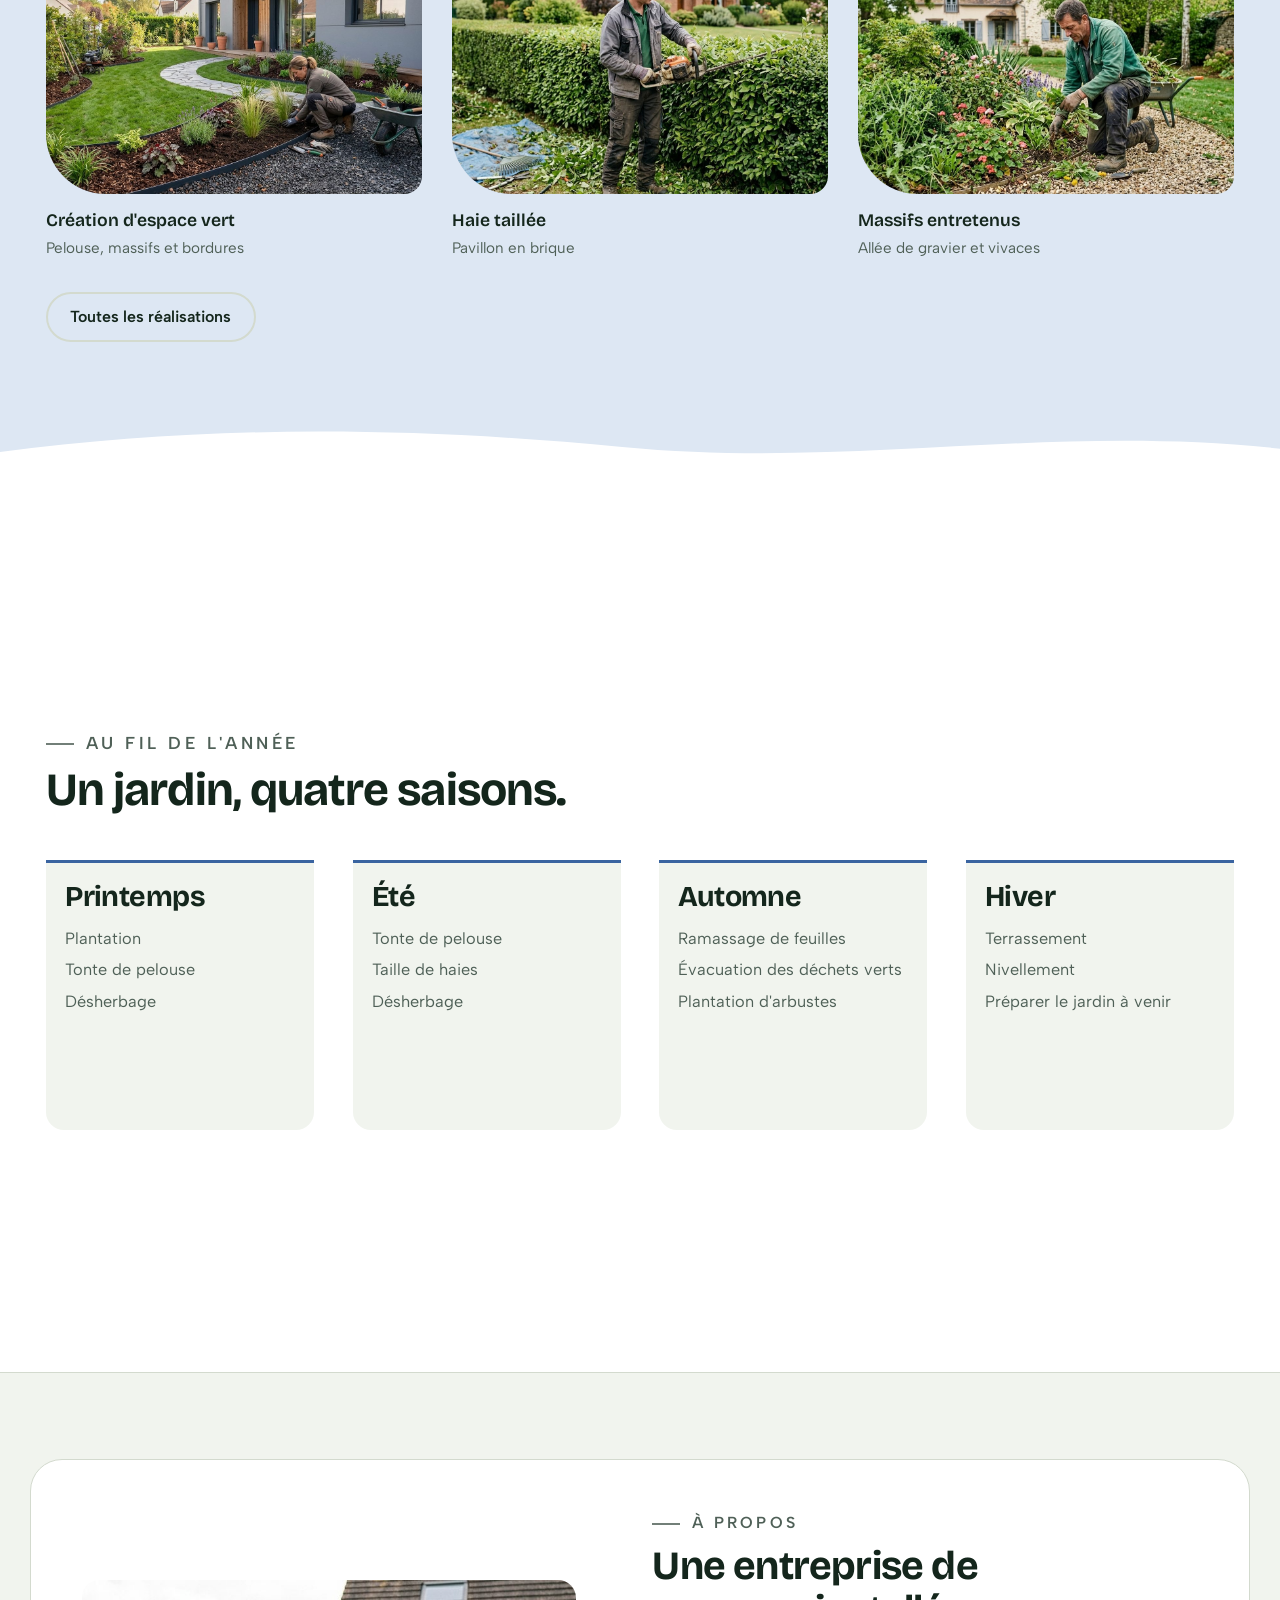
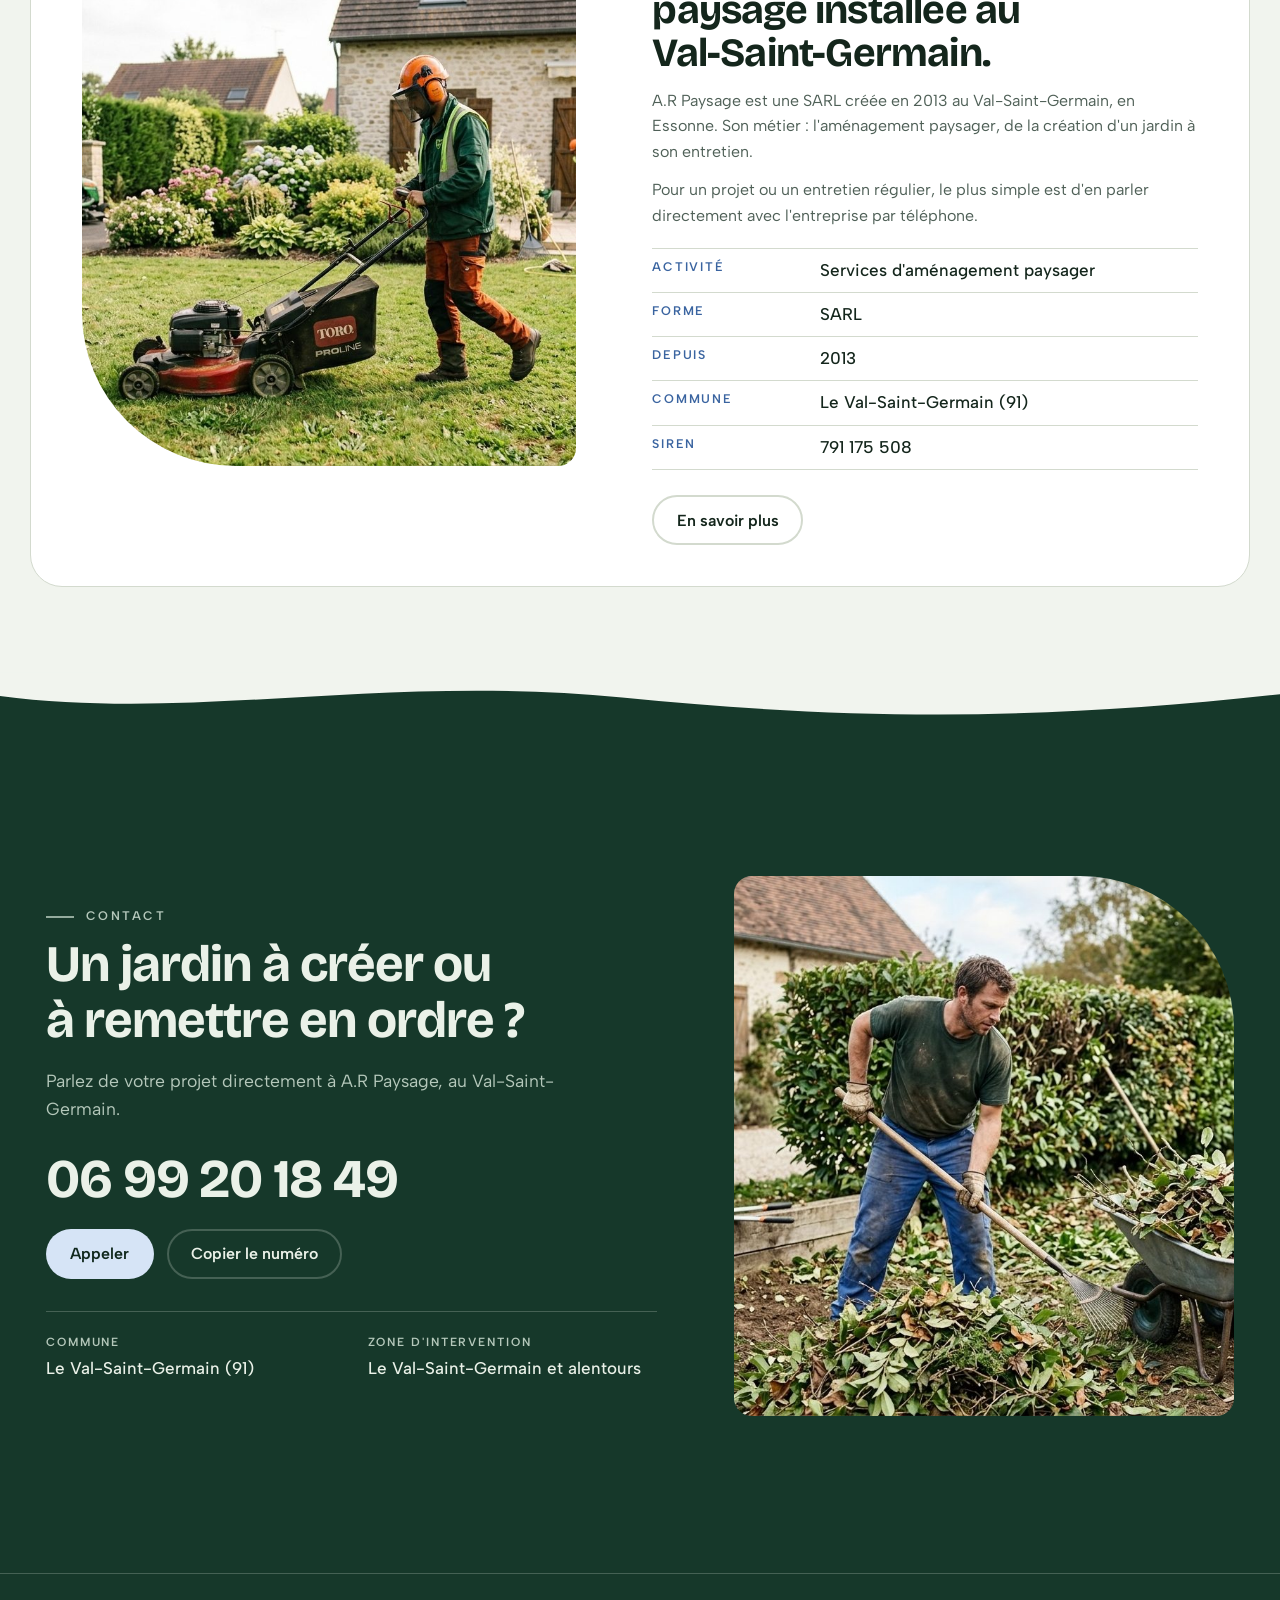
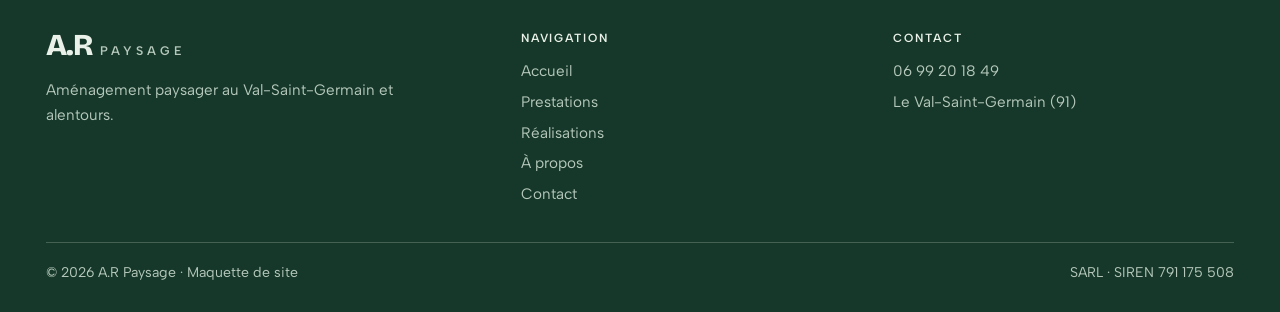
==== commit c37e3560: "Sections de 100 à 120 % de la hauteur d'écran : prestations scindées en deux, galerie en deux Co-Aut" ====
--- a/index.html
+++ b/index.html
@@ -63,13 +63,12 @@
   <section class="section" id="prestations" aria-labelledby="h-prest">
     <div class="wrap">
       <div class="section-head">
-        <p class="eyebrow">Prestations</p>
-        <h2 id="h-prest">Du premier coup de bêche à l'entretien de saison.</h2>
-        <p>Que votre jardin soit à créer, à remettre en forme ou simplement à garder en ordre, A.R Paysage intervient aux différentes étapes.</p>
+        <p class="eyebrow">Prestations · Aménager</p>
+        <h2 id="h-prest">Du premier coup de bêche…</h2>
+        <p>Création, plantation, terrassement, nivellement : le jardin se dessine et se prépare avant d'être planté.</p>
       </div>
 
       <div class="group">
-        <div class="group-title"><h3>Aménager</h3></div>
         <div class="grid-2">
           <article class="card">
             <div class="ph"><img src="img/creation-espace-vert.jpg" width="1408" height="768" loading="lazy" style="object-position:68% 50%" alt="Création d'un espace vert : pelouse aux courbes douces, bordures noires, paillage et jardinière qui plante des graminées devant une maison moderne"></div>
@@ -93,9 +92,17 @@
           </article>
         </div>
       </div>
-
+    </div>
+  </section>
+
+  <section class="section band-tint" id="entretien" aria-labelledby="h-entretien">
+    <div class="wrap">
+      <div class="section-head">
+        <p class="eyebrow">Prestations · Entretenir</p>
+        <h2 id="h-entretien">…à l'entretien de saison.</h2>
+        <p>Tonte, haies, désherbage, feuilles, déchets verts : de quoi garder le jardin en ordre toute l'année.</p>
+      </div>
       <div class="group">
-        <div class="group-title"><h3>Entretenir</h3></div>
         <div class="grid-6">
           <article class="card">
             <div class="ph"><img src="img/tonte.jpg" width="1376" height="768" loading="lazy" style="object-position:60% 50%" alt="Tonte d'une pelouse devant une maison aux volets bleus, avec massifs d'hortensias"></div>
--- a/style.css
+++ b/style.css
@@ -248,11 +248,6 @@
 
 /* Différenciation des sections */
 .eyebrow::before{content:"";display:inline-block;width:28px;height:2px;background:currentColor;vertical-align:middle;margin-right:.75rem;opacity:.8}
-.group{border-radius:28px;padding:clamp(18px,3.2vw,44px);border:1px solid var(--line)}
-.group + .group{margin-top:clamp(24px,3vw,40px)}
-.group{background:var(--tint);border-color:transparent}
-.group + .group{background:var(--surface);border-color:var(--line)}
-.group-title h3{font-size:1.7rem}
 #realisations{position:relative;background:var(--accent-soft);padding-block:clamp(96px,11vw,150px)}
 #realisations::before,#realisations::after{
   content:"";position:absolute;left:0;right:0;height:clamp(28px,4vw,56px);pointer-events:none;
@@ -264,3 +259,37 @@
 #realisations .real img{border-radius:18px 18px 18px 60px}
 #a-propos .about-grid{background:var(--surface);border:1px solid var(--line);border-radius:32px;padding:clamp(18px,4vw,56px);box-sizing:border-box}
 .season{background:var(--bg);border-radius:0 0 18px 18px;padding:1.1rem 1.2rem 1.3rem}
+.band-tint{background:var(--tint)}
+
+/* Écrans larges : chaque section occupe entre 100 et 120 % de la hauteur de la fenêtre */
+@media (min-width:1100px) and (min-height:600px){
+  main > section{min-height:100vh;display:flex;flex-direction:column;justify-content:center}
+  .section{padding-block:clamp(48px,9vh,100px)}
+  .section-head{margin-bottom:clamp(24px,5vh,48px)}
+  .hero{padding-block:clamp(32px,6vh,64px) clamp(72px,12vh,120px)}
+  .hero-media img{height:clamp(340px,58vh,640px)}
+  .hero h1{font-size:clamp(2.5rem,5.4vw,4.6rem)}
+  .page-hero{padding-block:clamp(26px,4vh,44px) clamp(72px,12vh,110px)}
+  .page-hero .eyebrow{margin-top:clamp(28px,8vh,90px)}
+  .page-hero h1{font-size:clamp(2.6rem,6vw,5.2rem)}
+  .grid-2{grid-template-columns:repeat(4,minmax(0,1fr))}
+  .grid-6{grid-template-columns:repeat(5,minmax(0,1fr))}
+  .grid-6 > .card,.grid-6 > .card:nth-child(n+4){grid-column:span 1}
+  .card .ph,.grid-6 .card .ph{aspect-ratio:auto;height:clamp(130px,24vh,280px)}
+  .card h4{font-size:1.2rem}
+  .card p{font-size:.97rem}
+  #realisations{padding-block:clamp(92px,14vh,140px)}
+  .real img{aspect-ratio:auto;height:clamp(150px,28vh,310px)}
+  .real-big img{height:clamp(220px,50vh,540px)}
+  .season{min-height:30vh;display:flex;flex-direction:column;justify-content:flex-start}
+  .season h3{font-size:1.8rem}
+  .season ul{font-size:1.02rem}
+  .about-media img{aspect-ratio:auto;height:clamp(300px,54vh,540px)}
+  #a-propos .about-grid{padding:clamp(18px,4.5vh,52px) clamp(24px,4vw,56px)}
+  #a-propos .about-body h2{font-size:clamp(1.8rem,3.2vw,2.5rem)}
+  #a-propos .about-body p{margin-top:.8rem;font-size:1rem}
+  .id-card{margin-top:1.2rem}
+  .id-card div{padding:.5rem 0}
+  .cta{padding-block:clamp(88px,15vh,136px) clamp(60px,10vh,96px)}
+  .cta-media img{aspect-ratio:auto;height:clamp(300px,60vh,600px)}
+}
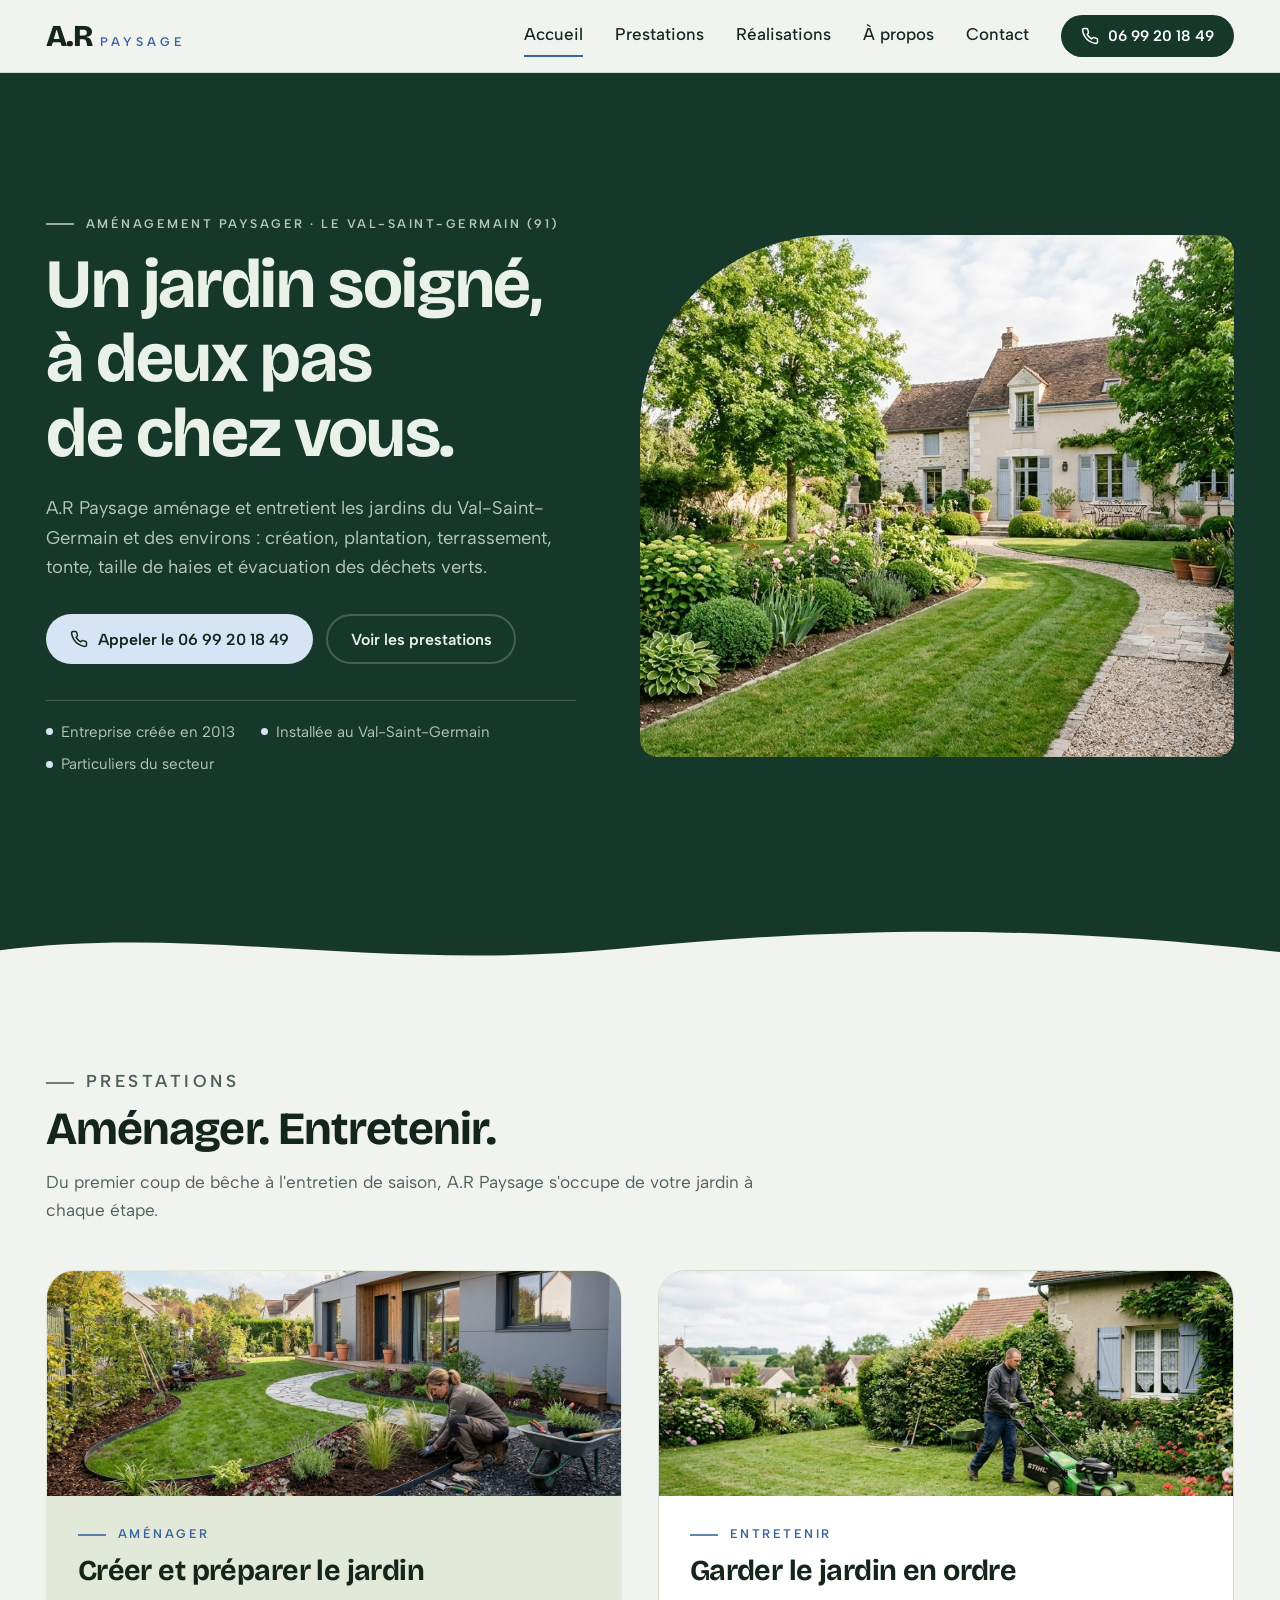
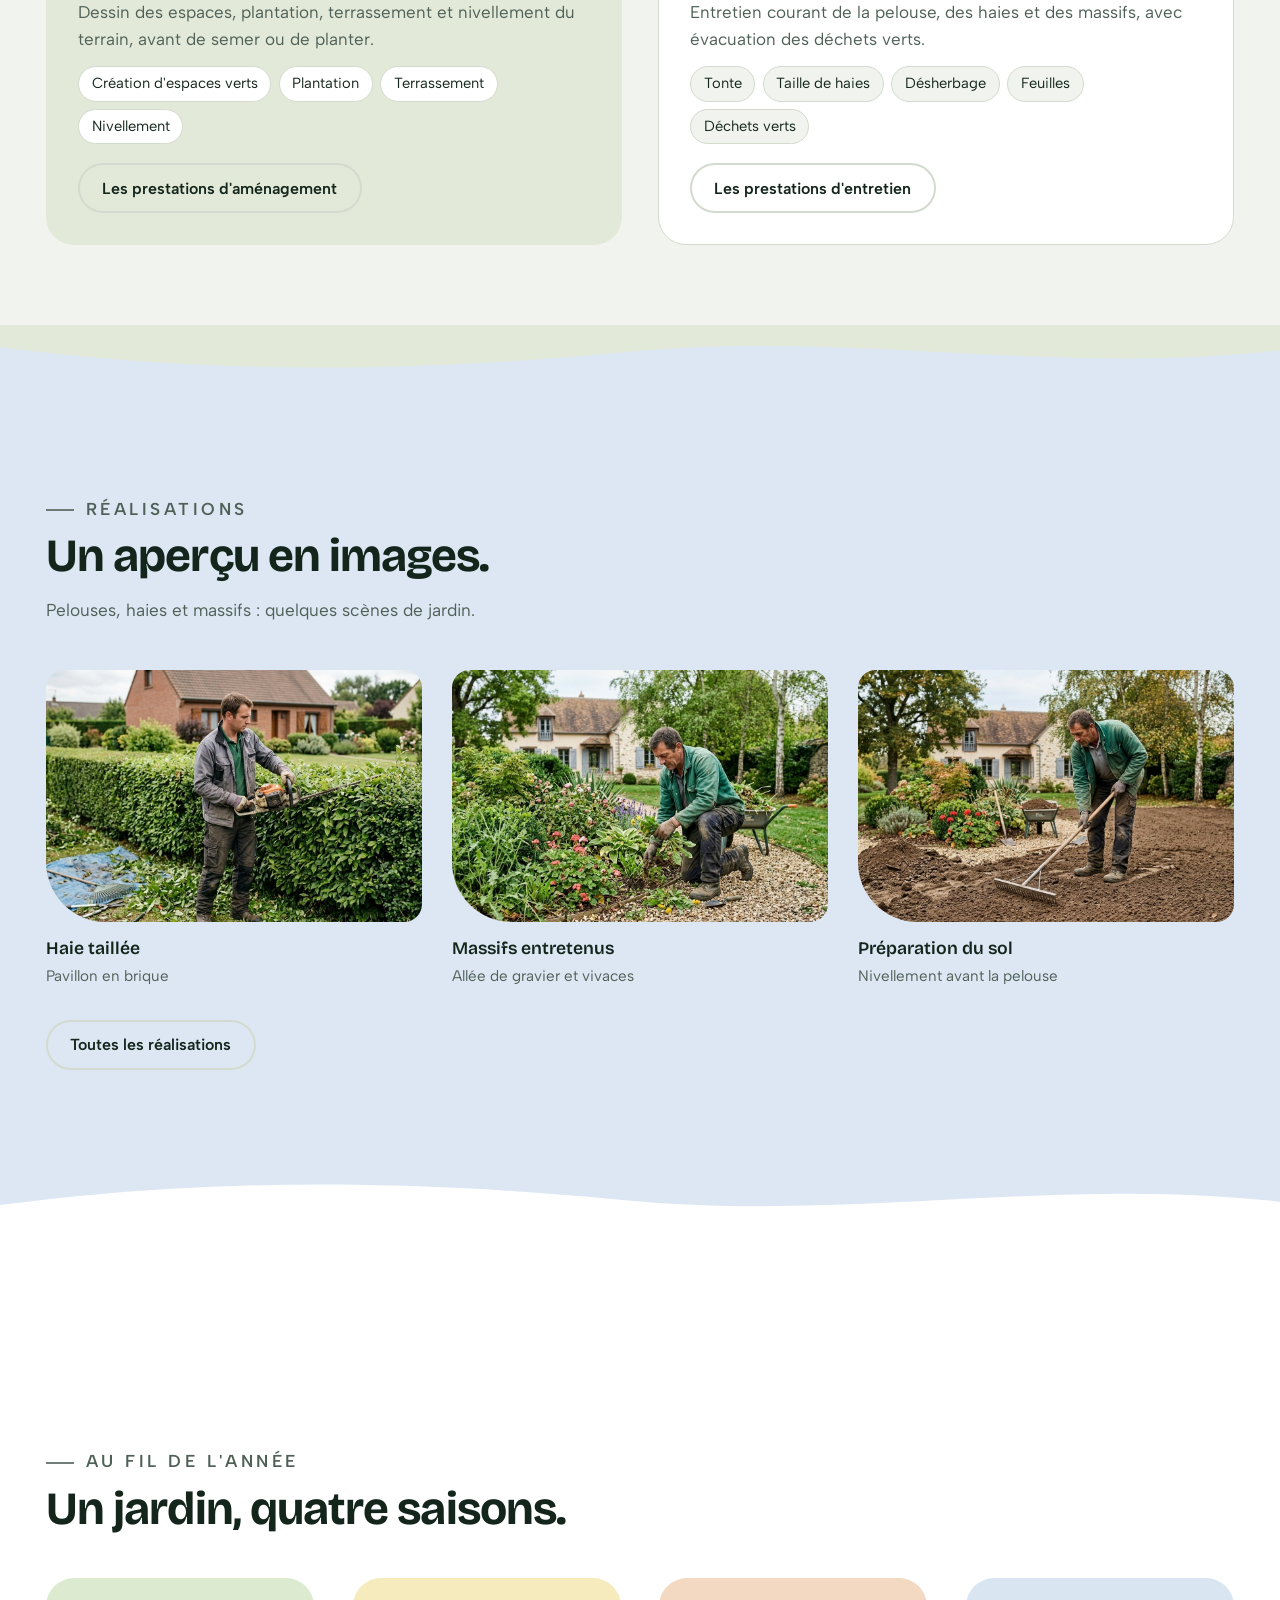
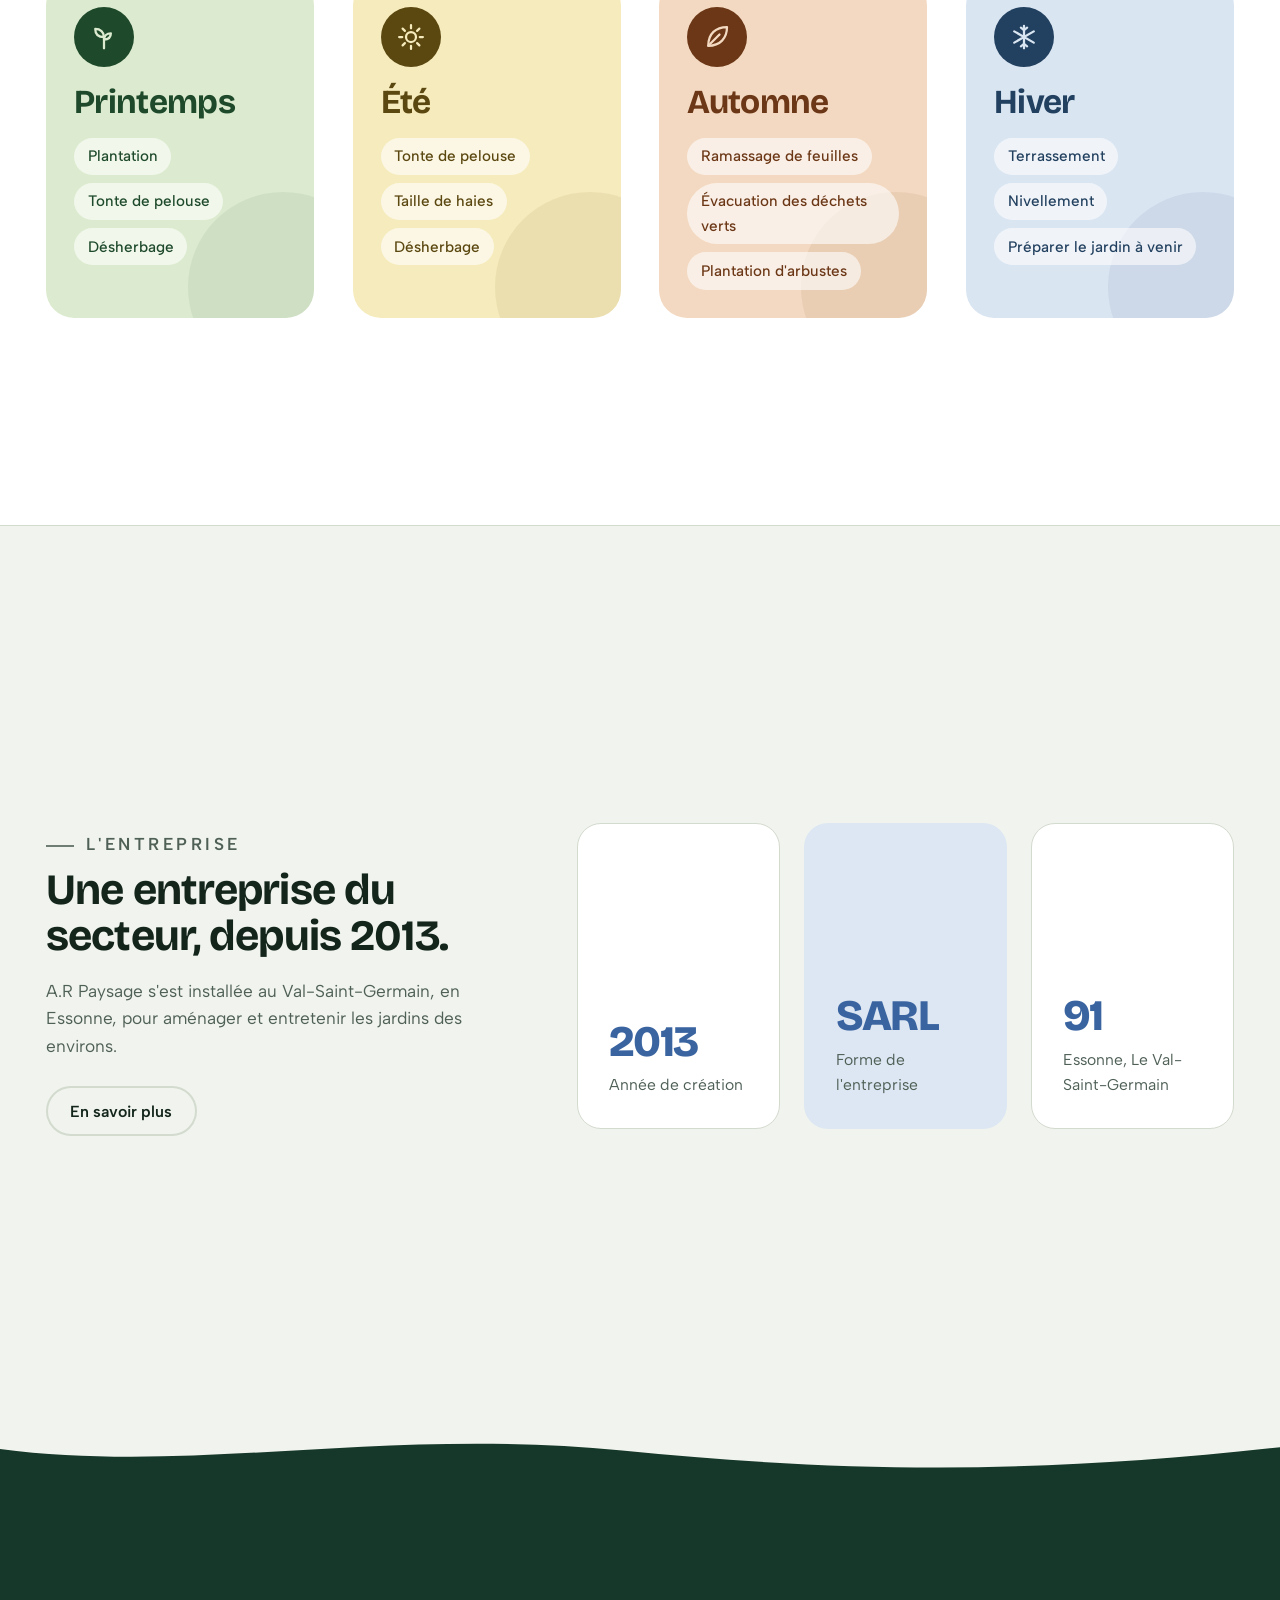
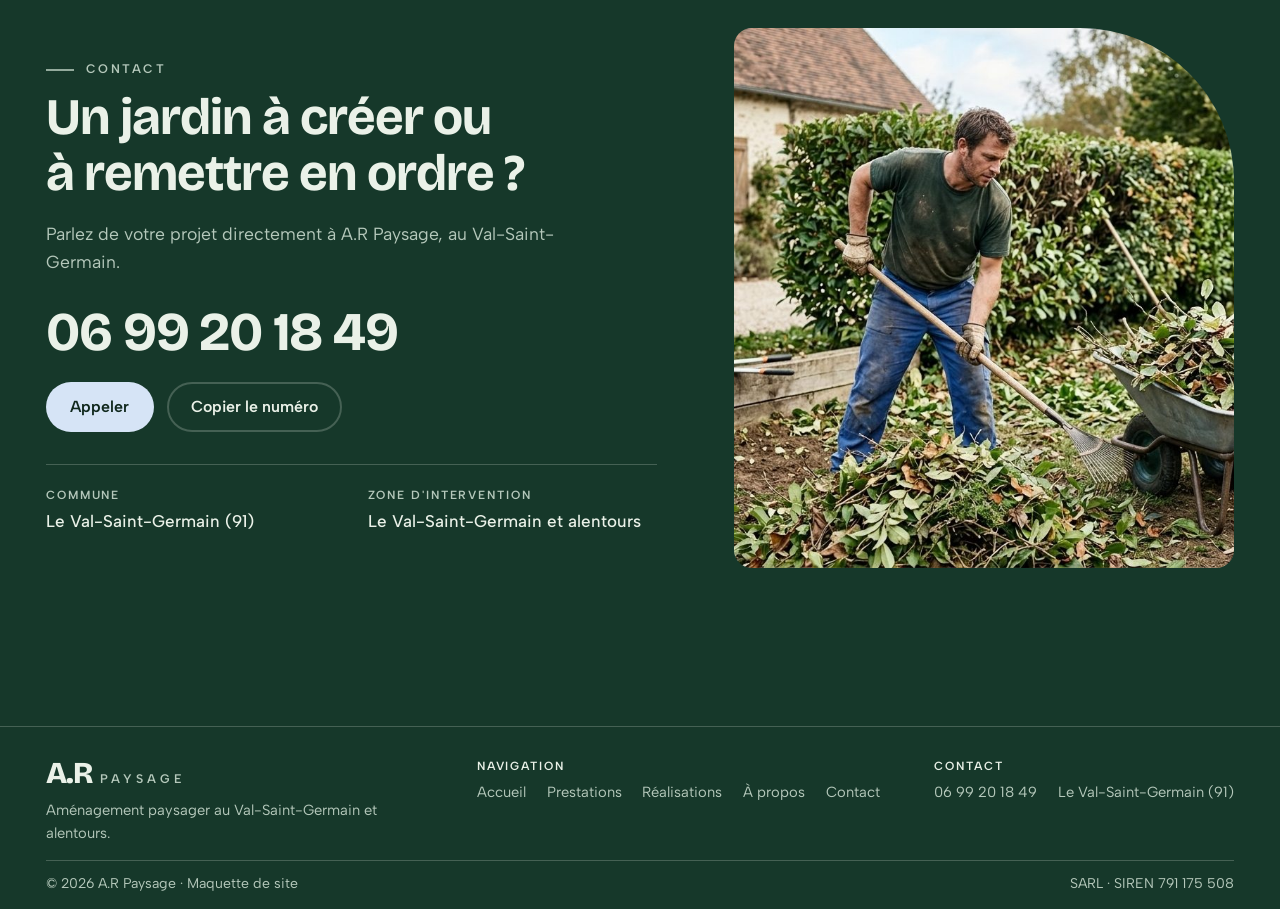
==== commit f9a5f44a: "Pages différenciées (contenus, mises en page, bandeaux), saisons colorées, pied de page compact, en-" ====
--- a/index.html
+++ b/index.html
@@ -63,73 +63,31 @@
   <section class="section" id="prestations" aria-labelledby="h-prest">
     <div class="wrap">
       <div class="section-head">
-        <p class="eyebrow">Prestations · Aménager</p>
-        <h2 id="h-prest">Du premier coup de bêche…</h2>
-        <p>Création, plantation, terrassement, nivellement : le jardin se dessine et se prépare avant d'être planté.</p>
-      </div>
-
-      <div class="group">
-        <div class="grid-2">
-          <article class="card">
-            <div class="ph"><img src="img/creation-espace-vert.jpg" width="1408" height="768" loading="lazy" style="object-position:68% 50%" alt="Création d'un espace vert : pelouse aux courbes douces, bordures noires, paillage et jardinière qui plante des graminées devant une maison moderne"></div>
-            <h4>Création d'espaces verts</h4>
-            <p>Pelouse, massifs, allées et bordures : le jardin est dessiné pour s'accorder à la maison et à la façon dont vous l'utilisez.</p>
-          </article>
-          <article class="card">
-            <div class="ph"><img src="img/plantation.jpg" width="1400" height="764" loading="lazy" style="object-position:62% 50%" alt="Jardinier qui plante un arbuste dans un massif de terre fraîchement travaillée"></div>
-            <h4>Plantation</h4>
-            <p>Arbustes, vivaces et haies installés au bon endroit pour bien démarrer et prendre leur place dans le jardin.</p>
-          </article>
-          <article class="card">
-            <div class="ph"><img src="img/terrassement.jpg" width="1376" height="768" loading="lazy" style="object-position:68% 50%" alt="Terrassement dans un jardin : terre décaissée à la pelle, brouette et tas de terre à côté d'une pelouse"></div>
-            <h4>Terrassement</h4>
-            <p>Décaissement, remblai et modelage du terrain avant de planter, de semer ou d'aménager.</p>
-          </article>
-          <article class="card">
-            <div class="ph"><img src="img/nivellement.jpg" width="1400" height="764" loading="lazy" style="object-position:45% 50%" alt="Nivellement d'un terrain au râteau large avant la remise en pelouse, devant une maison en pierre"></div>
-            <h4>Nivellement et préparation du sol</h4>
-            <p>Un sol aplani et affiné, prêt à recevoir une pelouse ou de nouvelles plantations.</p>
-          </article>
-        </div>
-      </div>
-    </div>
-  </section>
-
-  <section class="section band-tint" id="entretien" aria-labelledby="h-entretien">
-    <div class="wrap">
-      <div class="section-head">
-        <p class="eyebrow">Prestations · Entretenir</p>
-        <h2 id="h-entretien">…à l'entretien de saison.</h2>
-        <p>Tonte, haies, désherbage, feuilles, déchets verts : de quoi garder le jardin en ordre toute l'année.</p>
-      </div>
-      <div class="group">
-        <div class="grid-6">
-          <article class="card">
-            <div class="ph"><img src="img/tonte.jpg" width="1376" height="768" loading="lazy" style="object-position:60% 50%" alt="Tonte d'une pelouse devant une maison aux volets bleus, avec massifs d'hortensias"></div>
-            <h4>Tonte de pelouse</h4>
-            <p>Une pelouse régulière, au rythme des saisons.</p>
-          </article>
-          <article class="card">
-            <div class="ph"><img src="img/taille-haies.jpg" width="1200" height="896" loading="lazy" style="object-position:40% 50%" alt="Taille d'une haie de laurier au taille-haie thermique, avec protections auditives et visuelles"></div>
-            <h4>Taille de haies</h4>
-            <p>Haies taillées à la bonne hauteur pour rester denses et nettes.</p>
-          </article>
-          <article class="card">
-            <div class="ph"><img src="img/desherbage.jpg" width="1400" height="764" loading="lazy" style="object-position:60% 50%" alt="Désherbage à la main d'un massif fleuri bordant une allée gravillonnée"></div>
-            <h4>Désherbage</h4>
-            <p>Massifs et allées débarrassés des mauvaises herbes.</p>
-          </article>
-          <article class="card">
-            <div class="ph"><img src="img/feuilles.jpg" width="1400" height="764" loading="lazy" style="object-position:68% 50%" alt="Ramassage des feuilles d'automne au râteau, avec sac de jardin et brouette"></div>
-            <h4>Ramassage de feuilles</h4>
-            <p>Pelouse, massifs et allées dégagés à l'automne.</p>
-          </article>
-          <article class="card">
-            <div class="ph"><img src="img/dechets-verts.jpg" width="1408" height="768" loading="lazy" style="object-position:55% 50%" alt="Chargement de branchages et de déchets verts sur une remorque après la taille d'une haie"></div>
-            <h4>Évacuation des déchets verts</h4>
-            <p>Tailles, tontes et feuilles chargées et emportées une fois le travail terminé.</p>
-          </article>
-        </div>
+        <p class="eyebrow">Prestations</p>
+        <h2 id="h-prest">Aménager. Entretenir.</h2>
+        <p>Du premier coup de bêche à l'entretien de saison, A.R Paysage s'occupe de votre jardin à chaque étape.</p>
+      </div>
+      <div class="duo">
+        <article class="duo-card duo-a">
+          <img src="img/creation-espace-vert.jpg" width="1408" height="768" loading="lazy" style="object-position:70% 50%" alt="Création d'un espace vert : pelouse aux courbes douces et plantation de graminées devant une maison moderne">
+          <div class="duo-body">
+            <p class="eyebrow">Aménager</p>
+            <h3>Créer et préparer le jardin</h3>
+            <p>Dessin des espaces, plantation, terrassement et nivellement du terrain, avant de semer ou de planter.</p>
+            <ul class="chips"><li>Création d'espaces verts</li><li>Plantation</li><li>Terrassement</li><li>Nivellement</li></ul>
+            <a class="btn btn-line" href="prestations.html#amenager">Les prestations d'aménagement</a>
+          </div>
+        </article>
+        <article class="duo-card">
+          <img src="img/tonte.jpg" width="1376" height="768" loading="lazy" style="object-position:60% 50%" alt="Tonte d'une pelouse devant une maison aux volets bleus, avec massifs d'hortensias">
+          <div class="duo-body">
+            <p class="eyebrow">Entretenir</p>
+            <h3>Garder le jardin en ordre</h3>
+            <p>Entretien courant de la pelouse, des haies et des massifs, avec évacuation des déchets verts.</p>
+            <ul class="chips"><li>Tonte</li><li>Taille de haies</li><li>Désherbage</li><li>Feuilles</li><li>Déchets verts</li></ul>
+            <a class="btn btn-line" href="prestations.html#entretien">Les prestations d'entretien</a>
+          </div>
+        </article>
       </div>
     </div>
   </section>
@@ -138,14 +96,10 @@
     <div class="wrap">
       <div class="section-head">
         <p class="eyebrow">Réalisations</p>
-        <h2 id="h-real">Des jardins aménagés et entretenus.</h2>
-        <p>Un aperçu du travail d'aménagement et d'entretien de jardin.</p>
+        <h2 id="h-real">Un aperçu en images.</h2>
+        <p>Pelouses, haies et massifs : quelques scènes de jardin.</p>
       </div>
       <div class="real-grid">
-        <figure class="real">
-          <img src="img/creation-espace-vert.jpg" width="1408" height="768" loading="lazy" style="object-position:72% 50%" alt="Jardin neuf aux bordures courbes, pelouse, paillage et graminées devant une maison moderne">
-          <figcaption>Création d'espace vert<span>Pelouse, massifs et bordures</span></figcaption>
-        </figure>
         <figure class="real">
           <img src="img/taille-haie-pavillon.jpg" width="1408" height="768" loading="lazy" style="object-position:48% 50%" alt="Longue haie taillée devant un pavillon en brique">
           <figcaption>Haie taillée<span>Pavillon en brique</span></figcaption>
@@ -154,6 +108,10 @@
           <img src="img/desherbage.jpg" width="1400" height="764" loading="lazy" style="object-position:60% 50%" alt="Massif fleuri désherbé le long d'une allée de gravier, devant une maison en pierre">
           <figcaption>Massifs entretenus<span>Allée de gravier et vivaces</span></figcaption>
         </figure>
+        <figure class="real">
+          <img src="img/nivellement.jpg" width="1400" height="764" loading="lazy" style="object-position:45% 50%" alt="Terrain nivelé au râteau large avant la remise en pelouse">
+          <figcaption>Préparation du sol<span>Nivellement avant la pelouse</span></figcaption>
+        </figure>
       </div>
       <p style="margin-top:2rem"><a class="btn btn-line" href="realisations.html">Toutes les réalisations</a></p>
     </div>
@@ -166,48 +124,44 @@
         <h2 id="h-saisons">Un jardin, quatre saisons.</h2>
       </div>
       <div class="season-grid">
-        <div class="season">
+        <article class="season s-spring">
+          <div class="s-icon" aria-hidden="true"><svg viewBox="0 0 24 24" fill="none" stroke="currentColor" stroke-width="1.8" stroke-linecap="round" stroke-linejoin="round"><path d="M12 21v-9"/><path d="M12 12C12 8 9 5.5 5 5.5c0 4 2.5 6.5 7 6.5z"/><path d="M12 14c0-3 2.2-5 5.5-5 0 3-2 5-5.5 5z"/></svg></div>
           <h3>Printemps</h3>
           <ul><li>Plantation</li><li>Tonte de pelouse</li><li>Désherbage</li></ul>
-        </div>
-        <div class="season">
+        </article>
+        <article class="season s-summer">
+          <div class="s-icon" aria-hidden="true"><svg viewBox="0 0 24 24" fill="none" stroke="currentColor" stroke-width="1.8" stroke-linecap="round" stroke-linejoin="round"><circle cx="12" cy="12" r="4"/><path d="M12 2.5v2.5M12 19v2.5M2.5 12H5M19 12h2.5M5.3 5.3l1.8 1.8M16.9 16.9l1.8 1.8M5.3 18.7l1.8-1.8M16.9 7.1l1.8-1.8"/></svg></div>
           <h3>Été</h3>
           <ul><li>Tonte de pelouse</li><li>Taille de haies</li><li>Désherbage</li></ul>
-        </div>
-        <div class="season">
+        </article>
+        <article class="season s-autumn">
+          <div class="s-icon" aria-hidden="true"><svg viewBox="0 0 24 24" fill="none" stroke="currentColor" stroke-width="1.8" stroke-linecap="round" stroke-linejoin="round"><path d="M5 19C5 9.5 11 4 20 4c0 9-5.5 15-15 15z"/><path d="M5 19 14 10"/></svg></div>
           <h3>Automne</h3>
           <ul><li>Ramassage de feuilles</li><li>Évacuation des déchets verts</li><li>Plantation d'arbustes</li></ul>
-        </div>
-        <div class="season">
+        </article>
+        <article class="season s-winter">
+          <div class="s-icon" aria-hidden="true"><svg viewBox="0 0 24 24" fill="none" stroke="currentColor" stroke-width="1.8" stroke-linecap="round" stroke-linejoin="round"><path d="M12 3v18M4.2 7.5l15.6 9M19.8 7.5l-15.6 9"/><path d="M9.5 4.5 12 6.5l2.5-2M9.5 19.5 12 17.5l2.5 2"/></svg></div>
           <h3>Hiver</h3>
           <ul><li>Terrassement</li><li>Nivellement</li><li>Préparer le jardin à venir</li></ul>
-        </div>
-      </div>
-    </div>
-  </section>
-
-  <section class="section" id="a-propos" aria-labelledby="h-apropos">
-    <div class="wrap about-grid">
-      <figure class="about-media">
-        <img src="img/entretien-general.jpg" width="1376" height="768" loading="lazy" alt="Entretien d'un jardin devant une maison en pierre : tonte de la pelouse et ratissage de la terrasse">
-      </figure>
+        </article>
+      </div>
+    </div>
+  </section>
+  <section class="section" id="entreprise" aria-labelledby="h-entreprise">
+    <div class="wrap about-stats">
       <div class="about-body">
-        <p class="eyebrow">À propos</p>
-        <h2 id="h-apropos">Une entreprise de paysage installée au Val-Saint-Germain.</h2>
-        <p>A.R Paysage est une SARL créée en 2013 au Val-Saint-Germain, en Essonne. Son métier : l'aménagement paysager, de la création d'un jardin à son entretien.</p>
-        <p>Pour un projet ou un entretien régulier, le plus simple est d'en parler directement avec l'entreprise par téléphone.</p>
-        <dl class="id-card">
-          <div><dt>Activité</dt><dd>Services d'aménagement paysager</dd></div>
-          <div><dt>Forme</dt><dd>SARL</dd></div>
-          <div><dt>Depuis</dt><dd>2013</dd></div>
-          <div><dt>Commune</dt><dd>Le Val-Saint-Germain (91)</dd></div>
-          <div><dt>SIREN</dt><dd>791 175 508</dd></div>
-        </dl>
+        <p class="eyebrow">L'entreprise</p>
+        <h2 id="h-entreprise">Une entreprise du secteur, depuis 2013.</h2>
+        <p>A.R Paysage s'est installée au Val-Saint-Germain, en Essonne, pour aménager et entretenir les jardins des environs.</p>
         <p style="margin-top:1.6rem"><a class="btn btn-line" href="a-propos.html">En savoir plus</a></p>
       </div>
-    </div>
-  </section>
-
+      <div class="stats">
+        <div class="stat"><b>2013</b><span>Année de création</span></div>
+        <div class="stat"><b>SARL</b><span>Forme de l'entreprise</span></div>
+        <div class="stat"><b>91</b><span>Essonne, Le Val-Saint-Germain</span></div>
+      </div>
+    </div>
+  </section>
   <section class="cta" id="contact" aria-labelledby="h-contact">
     <svg class="wave flip" viewBox="0 0 1440 60" preserveAspectRatio="none" aria-hidden="true"><path d="M0 60V32C220 2 430 58 700 30S1180 4 1440 34V60Z" fill="currentColor"/></svg>
     <div class="wrap cta-grid">
--- a/style.css
+++ b/style.css
@@ -154,9 +154,6 @@
 /* Saisons */
 .seasons{background:var(--surface);border-block:1px solid var(--line)}
 .season-grid{display:grid;grid-template-columns:repeat(4,minmax(0,1fr));gap:clamp(20px,3vw,40px)}
-.season{border-top:3px solid var(--accent);padding-top:1rem;min-width:0}
-.season h3{font-size:1.4rem}
-.season ul{list-style:none;margin:.8rem 0 0;padding:0;display:grid;gap:.35rem;color:var(--muted)}
 
 /* À propos */
 .about-grid{display:grid;grid-template-columns:minmax(0,.95fr) minmax(0,1.05fr);gap:clamp(28px,6vw,88px);align-items:center}
@@ -254,11 +251,10 @@
   -webkit-mask:url("data:image/svg+xml,%3Csvg xmlns='http://www.w3.org/2000/svg' viewBox='0 0 1440 60' preserveAspectRatio='none'%3E%3Cpath d='M0 0H1440V30C1180 60 960 6 700 32S220 56 0 26Z'/%3E%3C/svg%3E") center/100% 100% no-repeat;
   mask:url("data:image/svg+xml,%3Csvg xmlns='http://www.w3.org/2000/svg' viewBox='0 0 1440 60' preserveAspectRatio='none'%3E%3Cpath d='M0 0H1440V30C1180 60 960 6 700 32S220 56 0 26Z'/%3E%3C/svg%3E") center/100% 100% no-repeat;
 }
-#realisations::before{top:-1px;background:var(--bg)}
+#realisations::before{top:-1px;background:var(--tint)}
 #realisations::after{bottom:-1px;background:var(--surface);transform:scaleY(-1)}
 #realisations .real img{border-radius:18px 18px 18px 60px}
 #a-propos .about-grid{background:var(--surface);border:1px solid var(--line);border-radius:32px;padding:clamp(18px,4vw,56px);box-sizing:border-box}
-.season{background:var(--bg);border-radius:0 0 18px 18px;padding:1.1rem 1.2rem 1.3rem}
 .band-tint{background:var(--tint)}
 
 /* Écrans larges : chaque section occupe entre 100 et 120 % de la hauteur de la fenêtre */
@@ -281,9 +277,6 @@
   #realisations{padding-block:clamp(92px,14vh,140px)}
   .real img{aspect-ratio:auto;height:clamp(150px,28vh,310px)}
   .real-big img{height:clamp(220px,50vh,540px)}
-  .season{min-height:30vh;display:flex;flex-direction:column;justify-content:flex-start}
-  .season h3{font-size:1.8rem}
-  .season ul{font-size:1.02rem}
   .about-media img{aspect-ratio:auto;height:clamp(300px,54vh,540px)}
   #a-propos .about-grid{padding:clamp(18px,4.5vh,52px) clamp(24px,4vw,56px)}
   #a-propos .about-body h2{font-size:clamp(1.8rem,3.2vw,2.5rem)}
@@ -293,3 +286,124 @@
   .cta{padding-block:clamp(88px,15vh,136px) clamp(60px,10vh,96px)}
   .cta-media img{aspect-ratio:auto;height:clamp(300px,60vh,600px)}
 }
+
+/* Saisons */
+.season{position:relative;overflow:hidden;border-radius:28px;padding:clamp(20px,2.2vw,32px);background:var(--s-bg);color:var(--s-ink);min-width:0;display:flex;flex-direction:column;gap:1.1rem}
+.season::after{content:"";position:absolute;right:-64px;bottom:-64px;width:190px;height:190px;border-radius:50%;background:var(--s-ink);opacity:.07;pointer-events:none}
+.season .s-icon{width:60px;height:60px;border-radius:50%;background:var(--s-ink);color:var(--s-bg);display:grid;place-items:center}
+.season .s-icon svg{width:30px;height:30px}
+.season h3{font-size:1.9rem;color:var(--s-ink)}
+.season ul{list-style:none;margin:0;padding:0;display:flex;flex-wrap:wrap;gap:.5rem;position:relative;z-index:1}
+.season li{padding:.4rem .85rem;border-radius:999px;background:var(--s-chip);color:var(--s-ink);font-weight:500;font-size:.95rem}
+:root{--s-chip:rgba(255,255,255,.6)}
+.s-spring{--s-bg:#DCEBCF;--s-ink:#1E4A2B}
+.s-summer{--s-bg:#F6EBBC;--s-ink:#5B4710}
+.s-autumn{--s-bg:#F3D9C1;--s-ink:#6B3716}
+.s-winter{--s-bg:#DAE5F2;--s-ink:#22405F}
+@media (prefers-color-scheme:dark){:root:not([data-theme="light"]){--s-chip:rgba(255,255,255,.09)}:root:not([data-theme="light"]) .s-spring{--s-bg:#1F3B29;--s-ink:#BFE0B0}:root:not([data-theme="light"]) .s-summer{--s-bg:#3B3517;--s-ink:#EBD98B}:root:not([data-theme="light"]) .s-autumn{--s-bg:#402B1D;--s-ink:#EFC29B}:root:not([data-theme="light"]) .s-winter{--s-bg:#1B2D44;--s-ink:#AFC8EA}}
+:root[data-theme="dark"]{--s-chip:rgba(255,255,255,.09)}
+:root[data-theme="dark"] .s-spring{--s-bg:#1F3B29;--s-ink:#BFE0B0}
+:root[data-theme="dark"] .s-summer{--s-bg:#3B3517;--s-ink:#EBD98B}
+:root[data-theme="dark"] .s-autumn{--s-bg:#402B1D;--s-ink:#EFC29B}
+:root[data-theme="dark"] .s-winter{--s-bg:#1B2D44;--s-ink:#AFC8EA}
+@media (min-width:1100px) and (min-height:600px){.season{min-height:36vh}.season h3{font-size:2.1rem}}
+
+/* Pied de page compact (30 % de la hauteur de fenêtre au plus) */
+.site-footer{padding-block:clamp(18px,3.5vh,32px) 14px;font-size:.92rem}
+.foot-grid{grid-template-columns:auto minmax(0,1fr) auto;gap:.8rem 3rem;align-items:start}
+.foot-grid > :first-child{grid-column:auto}
+.site-footer h5{margin-bottom:.35rem}
+.site-footer ul{display:flex;flex-wrap:wrap;gap:.25rem 1.3rem}
+.site-footer .foot-grid > div:first-child p{margin-top:.5rem!important;max-width:24em}
+.foot-note{margin-top:.9rem;padding-top:.7rem}
+@media (max-width:820px){
+  .foot-grid{grid-template-columns:minmax(0,1fr);gap:.6rem}
+  .site-footer h5,.foot-grid > div:first-child p{display:none}
+  .foot-note{margin-top:.7rem;padding-top:.6rem;flex-direction:column;gap:.1rem}
+}
+
+/* En-tête vivant de la page Prestations */
+.has-media .page-hero-grid{display:grid;grid-template-columns:minmax(0,1.05fr) minmax(0,.95fr);gap:clamp(24px,5vw,72px);align-items:center}
+.has-media .crumbs{margin-bottom:clamp(18px,4vh,48px)}
+.has-media .eyebrow{margin-top:0}
+.has-media .hero-actions{margin-top:1.8rem}
+.mosaic{display:grid;grid-template-columns:1.1fr .9fr;grid-template-rows:1fr 1fr;gap:14px;height:clamp(300px,48vh,480px);min-width:0}
+.mosaic img{width:100%;height:100%;min-height:0;object-fit:cover;display:block}
+.mosaic .m1{grid-row:span 2;border-radius:clamp(70px,10vw,160px) 18px 18px 18px}
+.mosaic .m2{border-radius:18px 64px 18px 18px}
+.mosaic .m3{border-radius:18px 18px 64px 18px}
+@media (max-width:980px){
+  .has-media .page-hero-grid{grid-template-columns:minmax(0,1fr)}
+  .mosaic{height:clamp(260px,56vw,380px)}
+}
+@media (max-width:620px){.has-media .hero-actions .btn{width:100%}}
+
+/* Accueil : Aménager / Entretenir */
+.duo{display:grid;grid-template-columns:repeat(2,minmax(0,1fr));gap:clamp(20px,3vw,36px)}
+.duo-card{border-radius:28px;overflow:hidden;display:flex;flex-direction:column;background:var(--surface);border:1px solid var(--line);min-width:0}
+.duo-card.duo-a{background:var(--tint);border-color:transparent}
+.duo-card > img{width:100%;height:clamp(150px,25vh,320px);object-fit:cover}
+.duo-body{padding:clamp(18px,2.4vw,32px);display:flex;flex-direction:column;gap:.8rem;align-items:flex-start}
+.duo-body h3{font-size:1.8rem}
+.duo-body p:not(.eyebrow){color:var(--muted)}
+.chips{list-style:none;margin:0;padding:0;display:flex;flex-wrap:wrap;gap:.45rem}
+.chips li{padding:.3rem .8rem;border-radius:999px;border:1px solid var(--line);background:var(--bg);font-size:.92rem}
+.duo-a .chips li{background:var(--surface)}
+.duo-body .btn{margin-top:.4rem}
+
+/* Accueil : chiffres de l'entreprise */
+.about-stats{display:grid;grid-template-columns:minmax(0,.9fr) minmax(0,1.3fr);gap:clamp(28px,6vw,88px);align-items:center}
+.stats{display:grid;grid-template-columns:repeat(3,minmax(0,1fr));gap:clamp(12px,2vw,24px)}
+.stat{background:var(--surface);border:1px solid var(--line);border-radius:24px;padding:clamp(18px,2.4vw,32px);display:flex;flex-direction:column;justify-content:flex-end;gap:.5rem;min-height:clamp(180px,34vh,320px)}
+.stat b{font:800 clamp(2rem,3.4vw,3.4rem)/1 var(--font-display);letter-spacing:-.04em;color:var(--accent)}
+.stat span{color:var(--muted);font-size:.98rem}
+.stat:nth-child(2){background:var(--accent-soft);border-color:transparent}
+
+/* Prestations : cartes horizontales et liste */
+.rows{display:grid;grid-template-columns:repeat(2,minmax(0,1fr));gap:clamp(16px,2.4vw,28px)}
+.row-card{display:grid;grid-template-columns:minmax(0,.42fr) minmax(0,.58fr);background:var(--surface);border:1px solid var(--line);border-radius:24px;overflow:hidden;min-width:0}
+.row-card img{width:100%;height:100%;min-height:clamp(150px,24vh,260px);object-fit:cover}
+.row-card div{padding:clamp(16px,2vw,28px);display:flex;flex-direction:column;justify-content:center;gap:.5rem}
+.row-card h3{font-size:1.35rem}
+.row-card p{color:var(--muted);font-size:.97rem}
+.svc-wrap{display:grid;grid-template-columns:minmax(0,.8fr) minmax(0,1.2fr);gap:clamp(28px,6vw,88px);align-items:center}
+.svc-wrap .section-head{margin-bottom:0}
+.svc-list{list-style:none;margin:0;padding:0}
+.svc{display:grid;grid-template-columns:auto minmax(0,1fr);gap:clamp(14px,2vw,24px);align-items:center;padding:clamp(10px,1.8vh,18px) 0;border-bottom:1.5px dashed var(--line)}
+.svc:first-child{border-top:1.5px dashed var(--line)}
+.svc img{width:clamp(64px,9vh,92px);height:clamp(64px,9vh,92px);border-radius:50%;object-fit:cover}
+.svc h3{font-size:1.25rem}
+.svc p{color:var(--muted);font-size:.97rem;margin-top:.15rem}
+
+/* À propos : zone d'intervention */
+.statement{position:relative;overflow:hidden;background:var(--surface)}
+.statement::before,.statement::after{content:"";position:absolute;border-radius:50%;pointer-events:none}
+.statement::before{width:560px;height:560px;left:-180px;top:-200px;background:var(--tint)}
+.statement::after{width:420px;height:420px;right:-120px;bottom:-160px;background:var(--accent-soft)}
+.statement .wrap{position:relative;z-index:1;text-align:center;display:flex;flex-direction:column;align-items:center}
+.statement h2{font-size:clamp(2.2rem,5vw,4rem);margin-top:.8rem;max-width:14em}
+.statement p:not(.eyebrow){margin-top:1.2rem;color:var(--muted);font-size:1.12rem;max-width:34em}
+.statement .btn{margin-top:1.8rem}
+
+/* Bandeau de contact centré */
+.cta-center .wrap{text-align:center;display:flex;flex-direction:column;align-items:center}
+.cta-center h2{max-width:16em}
+.cta-center .lead{margin-inline:auto}
+.cta-center .cta-actions{justify-content:center}
+.cta-bg{background-size:cover;background-position:center}
+
+.mosaic-one{grid-template-columns:minmax(0,1fr);grid-template-rows:minmax(0,1fr)}
+.mosaic-one .m1{grid-row:auto}
+
+@media (max-width:980px){
+  .duo,.rows,.svc-wrap,.about-stats{grid-template-columns:minmax(0,1fr)}
+  .svc-wrap .section-head{margin-bottom:1.4rem}
+  .stat{min-height:150px}
+}
+@media (max-width:620px){
+  .row-card{grid-template-columns:minmax(0,1fr)}
+  .row-card img{height:200px}
+  .stats{grid-template-columns:minmax(0,1fr)}
+  .stat{min-height:0}
+}
+
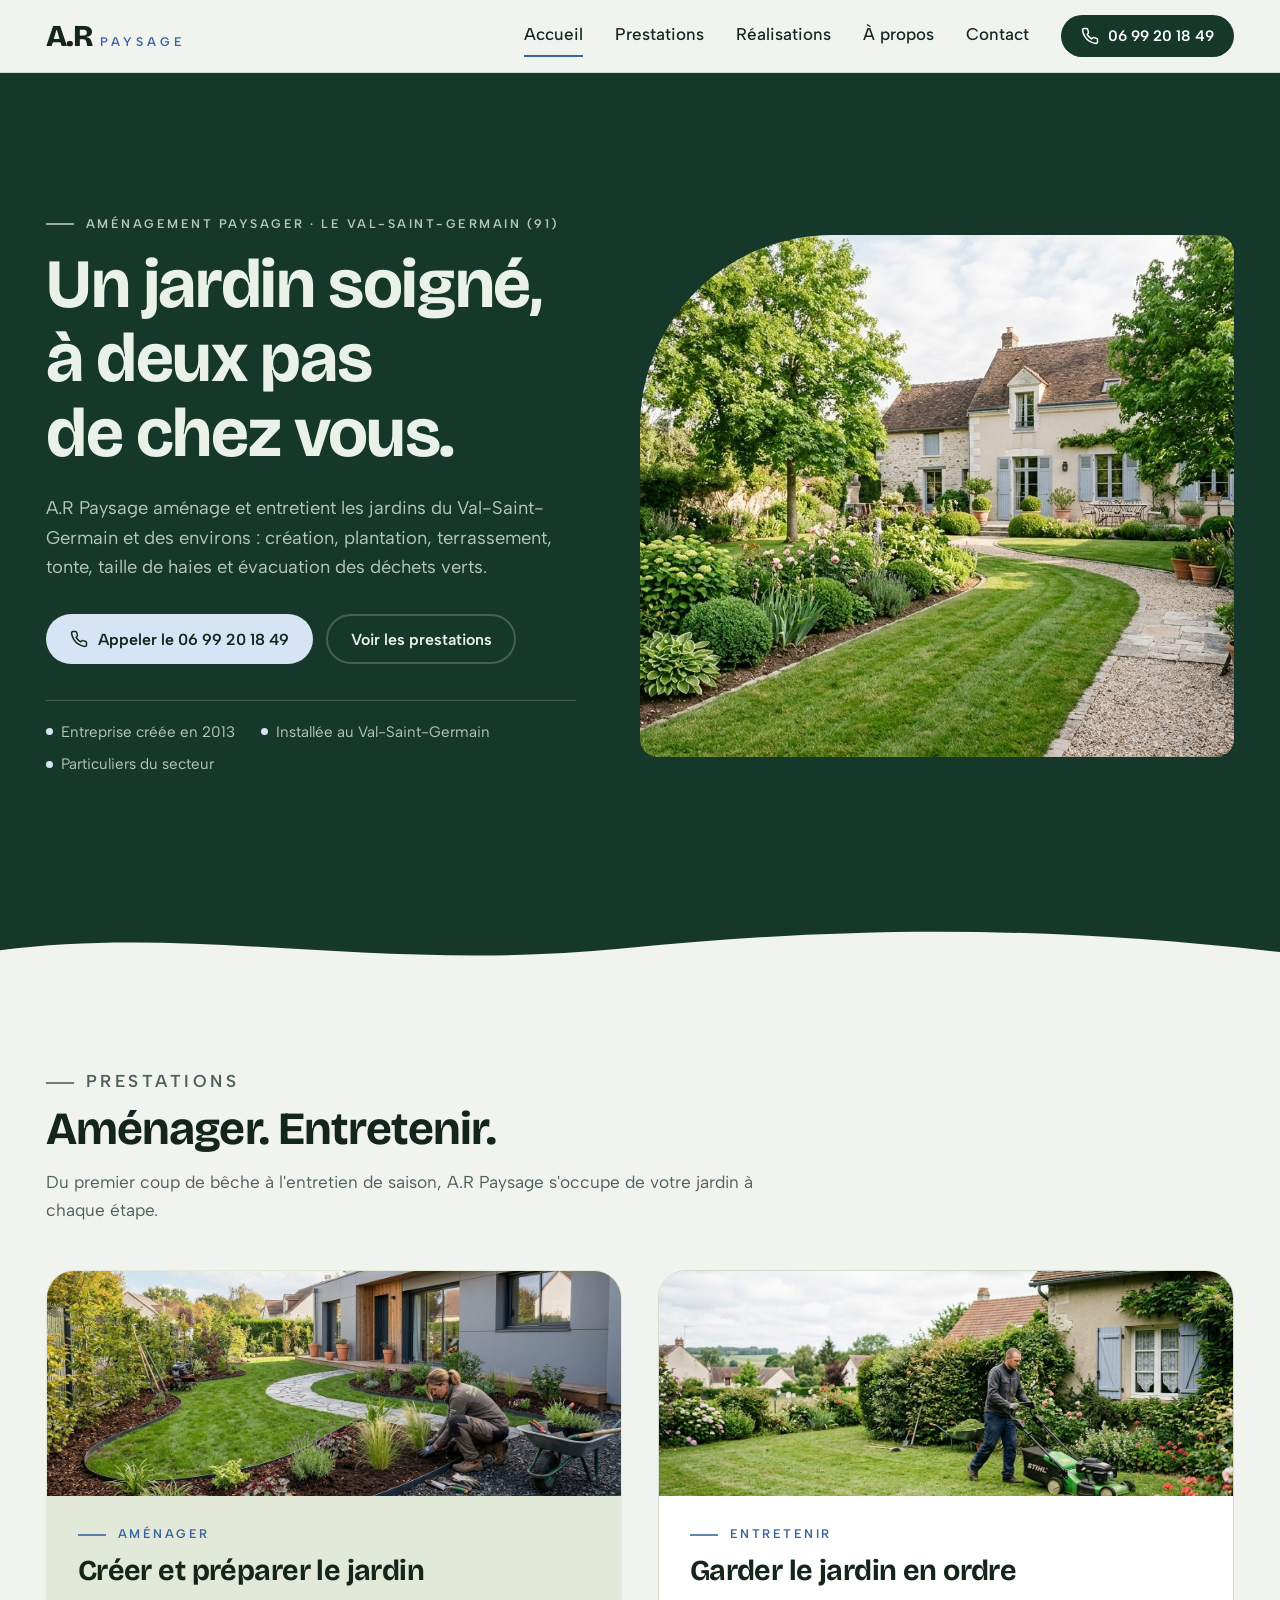
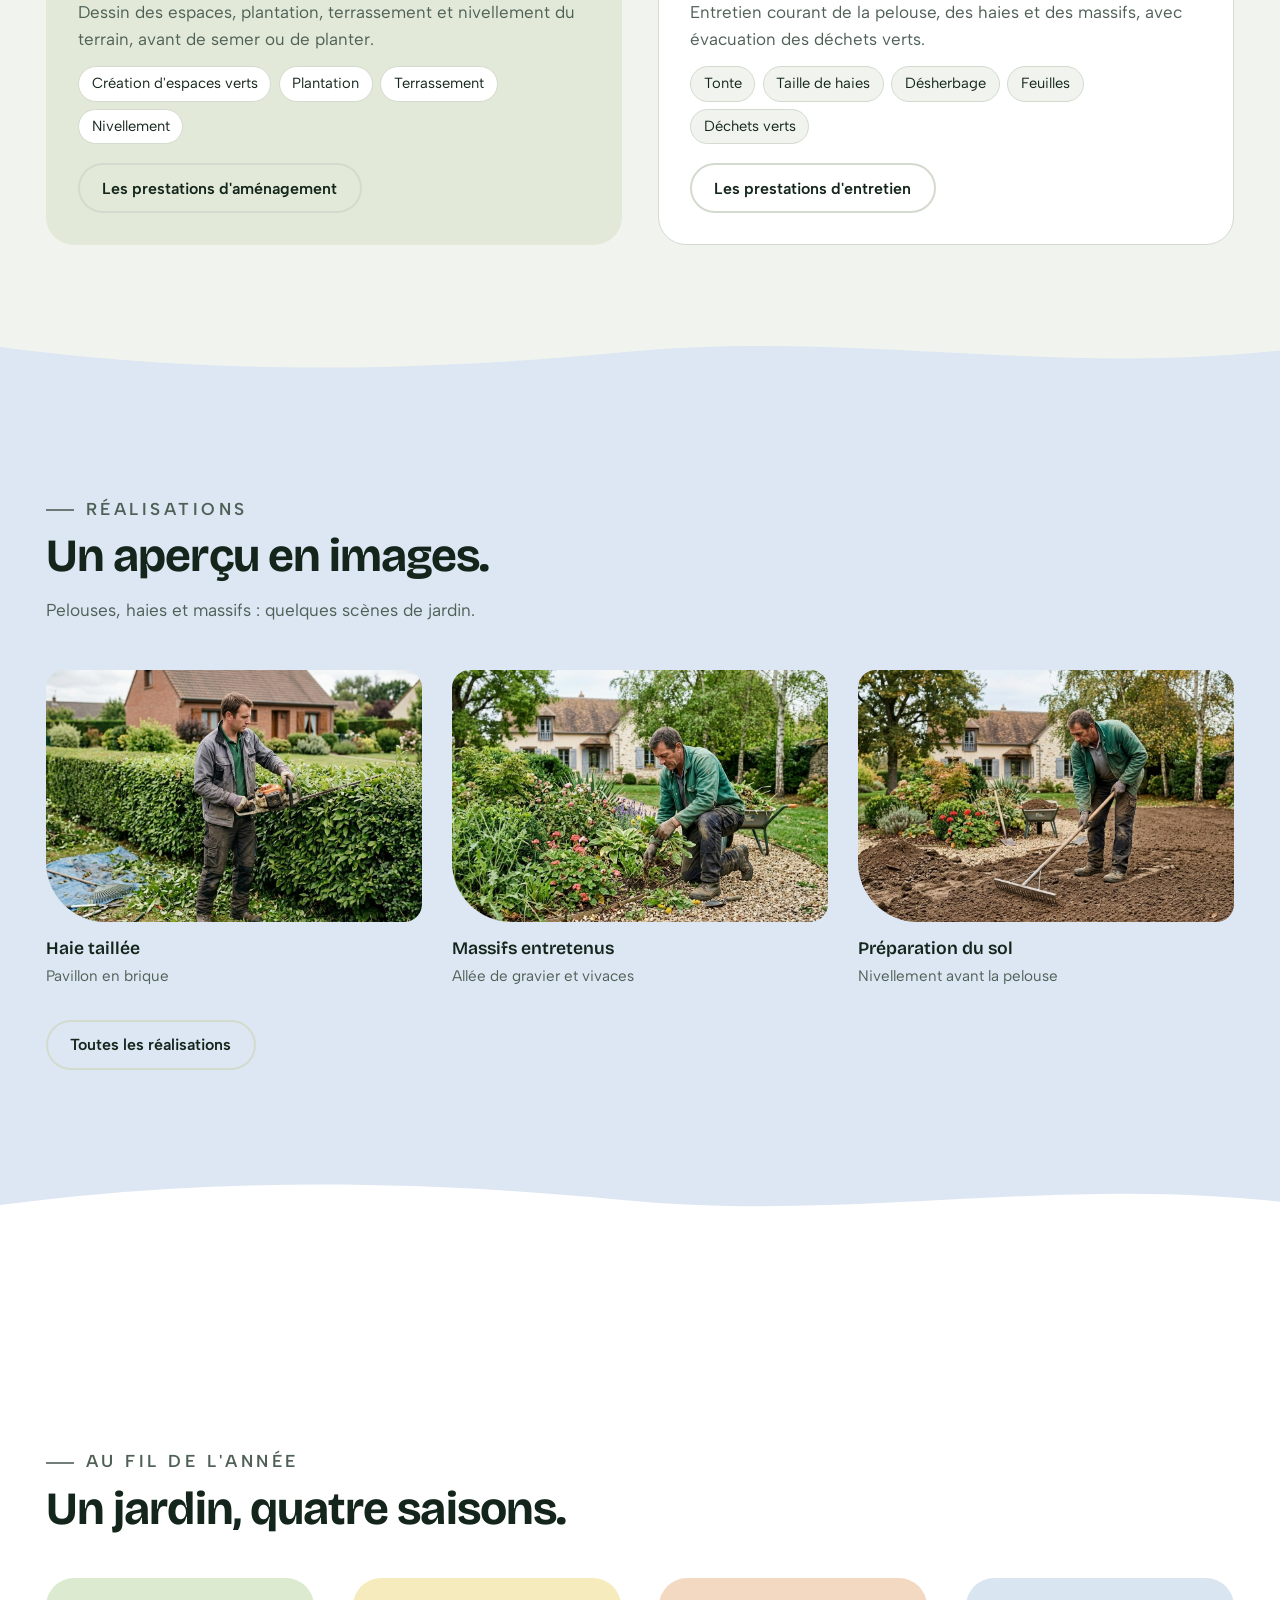
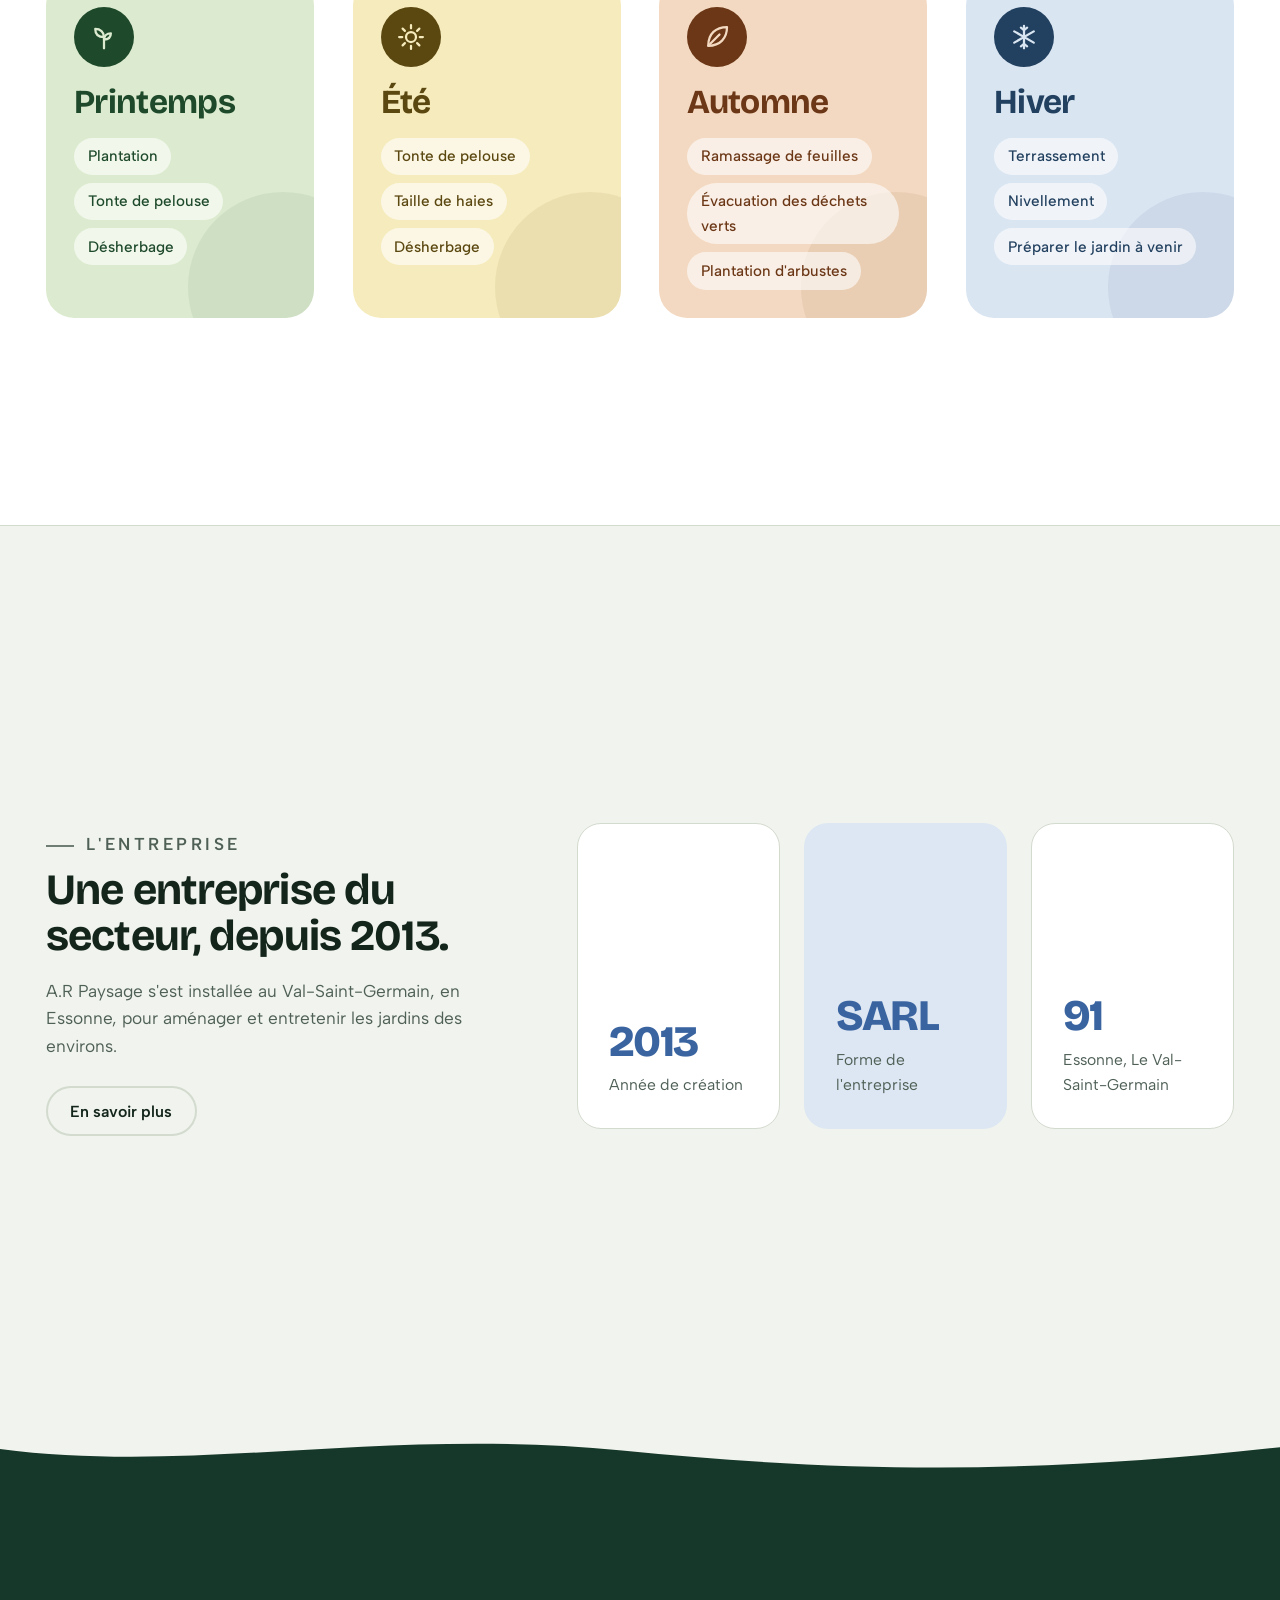
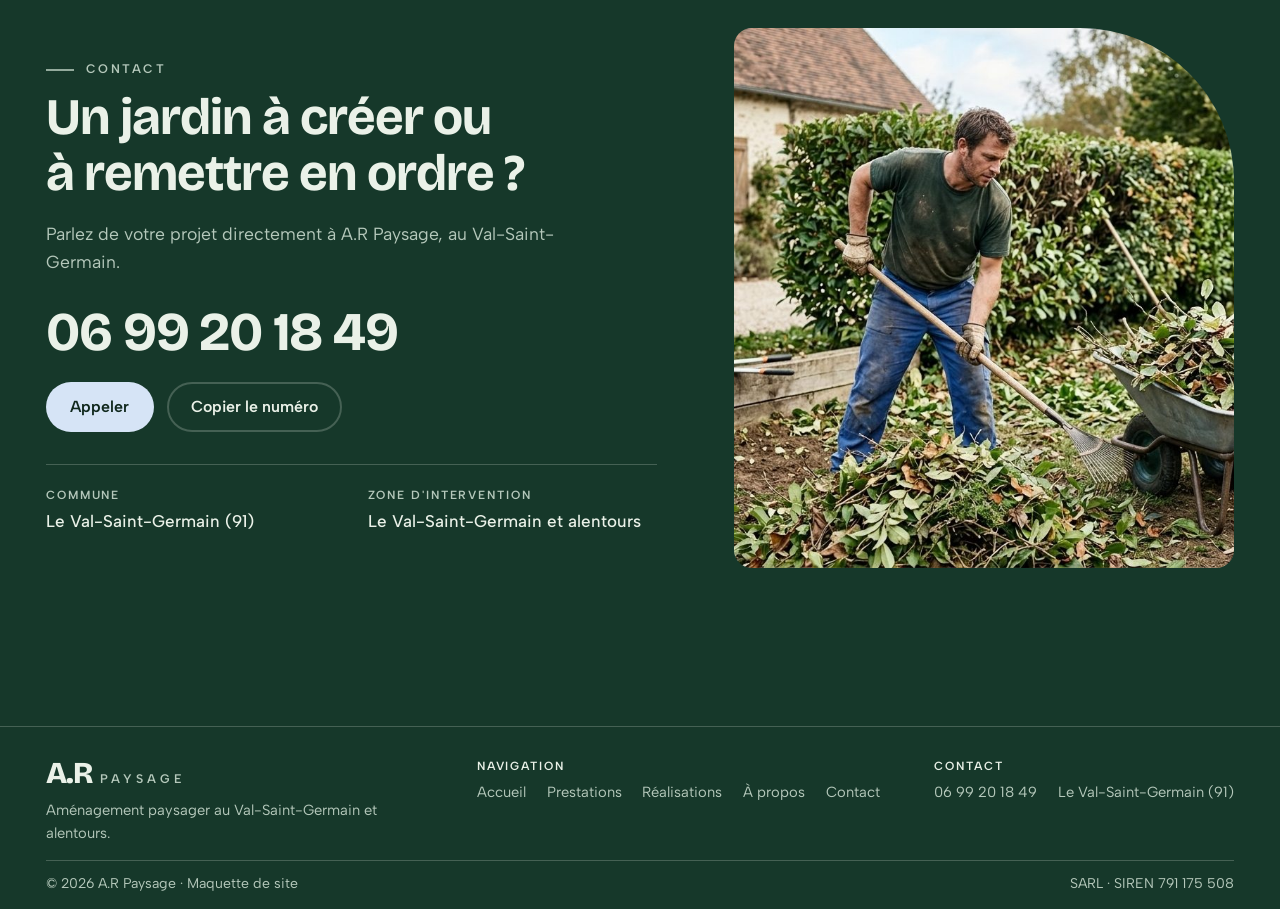
==== commit 287a334b: "Responsive : accueil compact (moins de 5 écrans), galerie et cartes mobiles, menu burger jusqu'à 980" ====
--- a/index.html
+++ b/index.html
@@ -11,7 +11,7 @@
 <link rel="stylesheet" href="https://fonts.googleapis.com/css2?family=Albert+Sans:wght@400;500;600&family=Bricolage+Grotesque:opsz,wght@12..96,500..800&display=swap">
 <link rel="stylesheet" href="style.css">
 </head>
-<body>
+<body class="page-home">
 <header class="site-header" id="top">
   <div class="wrap bar">
     <a class="logo" href="index.html" aria-label="A.R Paysage, accueil"><b>A.R</b><span>Paysage</span></a>
--- a/style.css
+++ b/style.css
@@ -210,7 +210,7 @@
   .foot-grid > :first-child{grid-column:span 2}
 }
 /* Menu mobile */
-@media (max-width:820px){
+@media (max-width:980px){
   .burger{display:inline-flex}
   .nav{
     display:none;position:absolute;left:0;right:0;top:100%;
@@ -251,7 +251,7 @@
   -webkit-mask:url("data:image/svg+xml,%3Csvg xmlns='http://www.w3.org/2000/svg' viewBox='0 0 1440 60' preserveAspectRatio='none'%3E%3Cpath d='M0 0H1440V30C1180 60 960 6 700 32S220 56 0 26Z'/%3E%3C/svg%3E") center/100% 100% no-repeat;
   mask:url("data:image/svg+xml,%3Csvg xmlns='http://www.w3.org/2000/svg' viewBox='0 0 1440 60' preserveAspectRatio='none'%3E%3Cpath d='M0 0H1440V30C1180 60 960 6 700 32S220 56 0 26Z'/%3E%3C/svg%3E") center/100% 100% no-repeat;
 }
-#realisations::before{top:-1px;background:var(--tint)}
+#realisations::before{top:-1px;background:var(--bg)}
 #realisations::after{bottom:-1px;background:var(--surface);transform:scaleY(-1)}
 #realisations .real img{border-radius:18px 18px 18px 60px}
 #a-propos .about-grid{background:var(--surface);border:1px solid var(--line);border-radius:32px;padding:clamp(18px,4vw,56px);box-sizing:border-box}
@@ -407,3 +407,156 @@
   .stat{min-height:0}
 }
 
+/* Vagues : la couleur reprend celle de la section précédente */
+.band-tint + .cta > .wave.flip{color:var(--tint)}
+.statement + .cta > .wave.flip{color:var(--surface)}
+
+/* En-tête de la page Réalisations : photos posées en éventail */
+.polaroids{position:relative;height:clamp(300px,50vh,500px);min-width:0}
+.pola{position:absolute;margin:0;width:46%;background:#FBFBF6;padding:10px 10px 12px;border-radius:6px;box-shadow:0 16px 34px rgba(0,0,0,.3);transition:transform .35s ease}
+.pola img{width:100%;height:auto;aspect-ratio:1/1;object-fit:cover;display:block;border-radius:2px}
+.pola figcaption{margin-top:.55rem;font:600 .95rem/1.2 var(--font-display);color:#14261C;text-align:center}
+.p1{left:0;top:10%;transform:rotate(-5deg);z-index:1}
+.p2{left:27%;top:0;transform:rotate(2.5deg);z-index:3;width:48%}
+.p3{right:0;top:20%;transform:rotate(-2deg);z-index:2}
+.pola:hover{transform:rotate(0) translateY(-8px);z-index:4}
+@media (prefers-reduced-motion:reduce){.pola{transition:none}}
+@media (max-width:980px){.polaroids{height:clamp(240px,62vw,420px)}}
+
+/* Formulaire de contact */
+.contact-grid{grid-template-columns:minmax(0,.8fr) minmax(0,1.2fr);align-items:center}
+.form-card{background:var(--surface);border:1px solid var(--line);border-radius:28px;padding:clamp(18px,3vw,40px);min-width:0}
+.form-card h3{font-size:1.5rem}
+.form-card .form-intro{color:var(--muted);margin:.3rem 0 1.2rem;font-size:.97rem}
+.field-grid{display:grid;grid-template-columns:repeat(2,minmax(0,1fr));gap:clamp(10px,1.6vh,16px) 16px}
+.field{display:flex;flex-direction:column;gap:.35rem;min-width:0}
+.field.full{grid-column:1/-1}
+.field > label,.field > .lbl{font:600 .78rem/1.3 var(--font-body);letter-spacing:.12em;text-transform:uppercase;color:var(--muted)}
+.field input[type=text],.field input[type=tel],.field select,.field textarea{
+  width:100%;font:500 1rem/1.4 var(--font-body);color:var(--ink);background:var(--bg);
+  border:1.5px solid var(--line);border-radius:14px;padding:.8rem 1rem;min-height:50px;transition:border-color .15s,box-shadow .15s;appearance:none;-webkit-appearance:none}
+.field textarea{resize:vertical;min-height:96px}
+.field input::placeholder,.field textarea::placeholder{color:var(--muted);opacity:.7}
+.field input:focus,.field select:focus,.field textarea:focus{outline:none;border-color:var(--accent);box-shadow:0 0 0 4px var(--accent-soft)}
+.field.invalid input,.field.invalid select{border-color:#B3402A}
+.field .err{color:#B3402A;font-size:.85rem;min-height:0}
+:root[data-theme="dark"] .field .err{color:#F1907B}
+@media (prefers-color-scheme:dark){:root:not([data-theme="light"]) .field .err,:root:not([data-theme="light"]) .field.invalid input,:root:not([data-theme="light"]) .field.invalid select{color:#F1907B;border-color:#F1907B}}
+.select-wrap{position:relative}
+.select-wrap::after{content:"";position:absolute;right:1.1rem;top:50%;width:8px;height:8px;border:solid var(--muted);border-width:0 2px 2px 0;transform:translateY(-70%) rotate(45deg);pointer-events:none}
+.select-wrap select{padding-right:2.6rem}
+.pills{display:flex;flex-wrap:wrap;gap:.4rem}
+.pill{position:relative}
+.pill input{position:absolute;opacity:0;inset:0;cursor:pointer;margin:0}
+.pill span{display:inline-block;padding:.38rem .85rem;border-radius:999px;border:1.5px solid var(--line);background:var(--bg);font-size:.9rem;font-weight:500;transition:background-color .15s,color .15s,border-color .15s}
+.pill input:checked + span{background:var(--band);border-color:var(--band);color:var(--on-band)}
+.pill input:focus-visible + span{outline:3px solid var(--accent);outline-offset:2px}
+.form-actions{display:flex;flex-wrap:wrap;align-items:center;gap:.8rem 1.2rem;margin-top:1.1rem}
+.form-actions .note{color:var(--muted);font-size:.88rem;flex:1 1 14rem}
+.recap-text{width:100%;font:500 .98rem/1.55 var(--font-body);color:var(--ink);background:var(--bg);border:1.5px dashed var(--line);border-radius:16px;padding:1rem 1.1rem;min-height:140px;resize:none;margin-top:1rem}
+.recap-actions{display:flex;flex-wrap:wrap;gap:.7rem;margin-top:1rem}
+.recap-note{margin-top:.9rem;color:var(--muted);font-size:.9rem}
+@media (max-width:980px){.contact-grid{grid-template-columns:minmax(0,1fr)}}
+@media (max-width:620px){.field-grid{grid-template-columns:minmax(0,1fr)}.recap-actions .btn,.form-actions .btn{width:100%}}
+
+/* Accueil en version compacte : au plus 5 écrans sur tablette et mobile */
+@media (max-width:1099px){
+  .page-home .section{padding-block:clamp(32px,5vw,52px)}
+  .page-home .section-head{margin-bottom:1rem}
+  .page-home .section-head h2{font-size:clamp(1.6rem,4.4vw,2.2rem);margin-top:.4rem}
+  .page-home .section-head p:not(.eyebrow){display:none}
+  .page-home .hero{padding-block:22px 52px}
+  .page-home .hero h1{font-size:clamp(2rem,6.4vw,3rem);margin-top:.6rem}
+  .page-home .hero .lead{font-size:1rem;margin-top:.8rem}
+  .page-home .hero-actions{margin-top:1.1rem}
+  .page-home .facts{margin-top:1.2rem;padding-top:.9rem;font-size:.88rem}
+  .page-home .hero-media img{height:clamp(170px,40vw,300px)}
+  .page-home .wave{height:28px}
+  .page-home .duo{grid-template-columns:repeat(2,minmax(0,1fr))}
+  .page-home .duo-card > img{height:clamp(120px,22vw,190px)}
+  .page-home .duo-body{padding:16px;gap:.5rem}
+  .page-home .duo-body h3{font-size:1.3rem}
+  .page-home .duo-body p:not(.eyebrow){font-size:.93rem}
+  .page-home #realisations{padding-block:72px}
+  .page-home .real-grid{grid-template-columns:repeat(3,minmax(0,1fr));gap:12px}
+  .page-home .real:last-child{grid-column:auto}
+  .page-home .real img,.page-home .real:last-child img{aspect-ratio:4/3}
+  .page-home .real figcaption{font-size:.95rem;margin-top:.5rem}
+  .page-home .real figcaption span{font-size:.82rem}
+  .page-home #realisations p[style]{margin-top:1.2rem!important}
+  .page-home .season-grid{grid-template-columns:repeat(4,minmax(0,1fr));gap:12px}
+  .page-home .season{padding:14px;gap:.6rem;border-radius:20px}
+  .page-home .season .s-icon{width:42px;height:42px}
+  .page-home .season .s-icon svg{width:22px;height:22px}
+  .page-home .season h3{font-size:1.3rem}
+  .page-home .season li{font-size:.82rem;padding:.25rem .6rem}
+  .page-home .about-stats{gap:1.2rem}
+  .page-home .stat{min-height:110px;padding:14px;border-radius:18px}
+  .page-home .stat b{font-size:clamp(1.8rem,6vw,2.6rem)}
+  .page-home .stat span{font-size:.82rem}
+  .page-home .cta{padding-block:68px 40px}
+  .page-home .cta h2{font-size:clamp(1.7rem,5vw,2.4rem)}
+  .page-home .cta .lead{font-size:1rem;margin-top:.7rem}
+  .page-home .phone{margin-top:1rem;font-size:clamp(1.8rem,6vw,2.6rem)}
+  .page-home .cta-actions{margin-top:1rem}
+  .page-home .cta-info{margin-top:1.1rem;padding-top:.9rem}
+  .page-home .cta-media img{aspect-ratio:16/6}
+}
+@media (max-width:620px){
+  .page-home .facts{display:none}
+  .page-home .hero-actions .btn{flex:1 1 auto;width:auto;min-height:46px;padding-inline:1rem}
+  .page-home .duo{grid-template-columns:minmax(0,1fr);gap:12px}
+  .page-home .duo-card{flex-direction:row;align-items:stretch}
+  .page-home .duo-card > img{width:36%;height:auto;min-height:100%;flex:none}
+  .page-home .duo-body{padding:12px 14px;min-width:0}
+  .page-home .duo-body h3{font-size:1.15rem}
+  .page-home .duo-body p:not(.eyebrow){font-size:.86rem;line-height:1.45}
+  .page-home .chips{display:none}
+  .page-home .duo-body .btn{min-height:38px;padding:.3rem .9rem;font-size:.85rem;margin-top:.2rem}
+  .page-home .real-grid{display:flex;overflow-x:auto;scroll-snap-type:x mandatory;gap:12px;padding-bottom:6px;scrollbar-width:thin}
+  .page-home .real{flex:0 0 74%;scroll-snap-align:start}
+  .page-home .real img,.page-home .real:last-child img{aspect-ratio:auto;height:170px}
+  .page-home .season-grid{grid-template-columns:repeat(2,minmax(0,1fr))}
+  .page-home .about-body p:not(.eyebrow):not([style]){display:none}
+  .page-home .stats{grid-template-columns:repeat(3,minmax(0,1fr));gap:8px}
+  .page-home .stat{min-height:96px;padding:10px}
+  .page-home .cta-media,.page-home .cta-info{display:none}
+  .page-home .cta-actions .btn{width:auto;flex:1 1 auto}
+}
+
+/* Accueil mobile : compaction supplémentaire pour les téléphones à écran court */
+@media (max-width:620px){
+  .page-home .section{padding-block:26px}
+  .page-home .hero{padding-block:18px 44px}
+  .page-home .hero .eyebrow{font-size:.7rem;letter-spacing:.12em}
+  .page-home .hero .lead{font-size:.95rem;line-height:1.5}
+  .page-home .hero-actions .btn-ghost{display:none}
+  .page-home .hero-media img{height:150px}
+  .page-home .duo-body p:not(.eyebrow){font-size:.82rem}
+  .page-home #realisations{padding-block:64px}
+  .page-home .real img,.page-home .real:last-child img{height:150px}
+  .page-home .season{padding:12px;gap:.45rem}
+  .page-home .season ul{gap:.3rem}
+  .page-home .season li{font-size:.74rem;padding:.2rem .5rem}
+  .page-home .season .s-icon{width:36px;height:36px}
+  .page-home .season h3{font-size:1.2rem}
+  .page-home .stat{min-height:84px}
+  .page-home .cta{padding-block:60px 32px}
+}
+@media (max-width:620px){
+  .page-home .section-head .eyebrow,.page-home .about-body .eyebrow,.page-home .cta .eyebrow{display:none}
+}
+
+/* Autres pages sur mobile : galerie en 2 colonnes, cartes d'aménagement horizontales */
+@media (max-width:620px){
+  body:not(.page-home) .real-grid{grid-template-columns:repeat(2,minmax(0,1fr));gap:12px}
+  body:not(.page-home) .real img,body:not(.page-home) .real:last-child img{aspect-ratio:1/1}
+  body:not(.page-home) .real figcaption{font-size:.95rem}
+  body:not(.page-home) .real figcaption span{font-size:.8rem}
+  .row-card{grid-template-columns:minmax(0,.38fr) minmax(0,.62fr)}
+  .row-card img{height:100%;min-height:150px}
+  .row-card div{padding:12px 14px;gap:.3rem}
+  .row-card h3{font-size:1.05rem}
+  .row-card p{font-size:.82rem;line-height:1.45}
+}
+
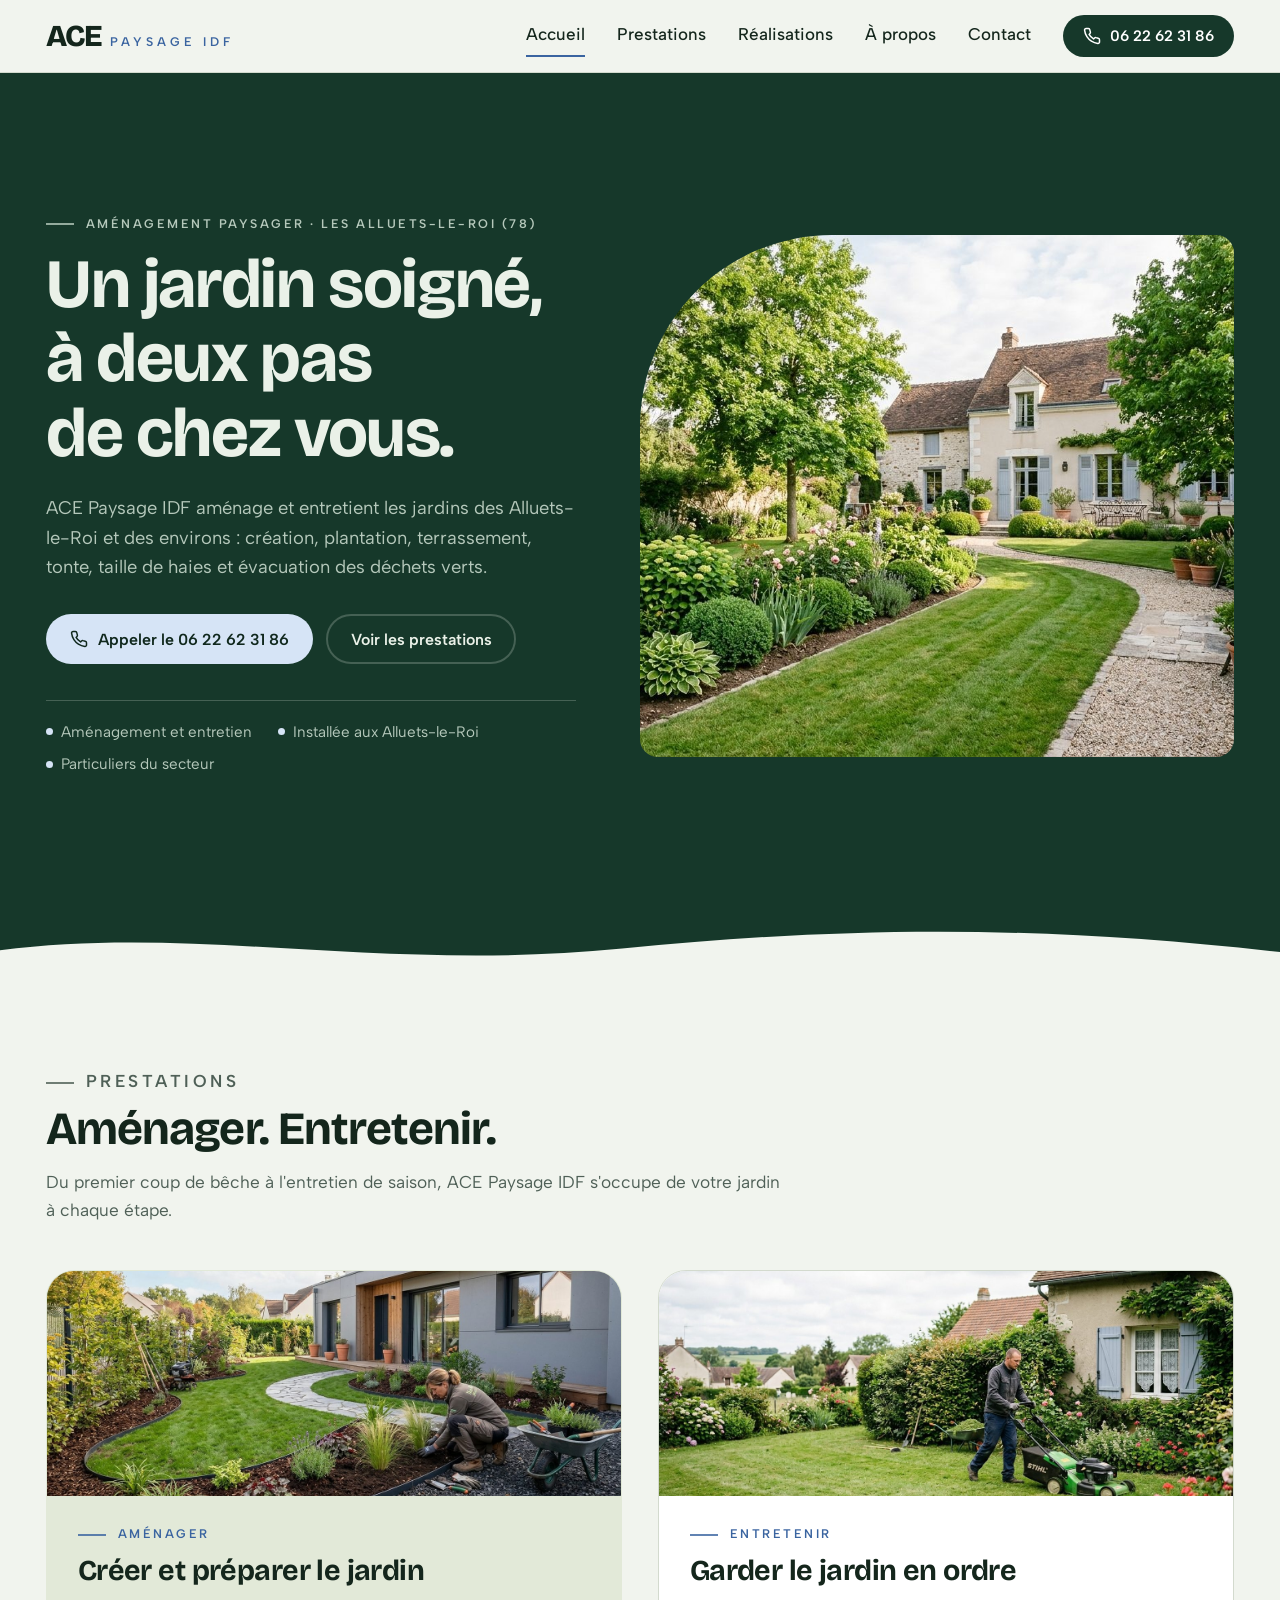
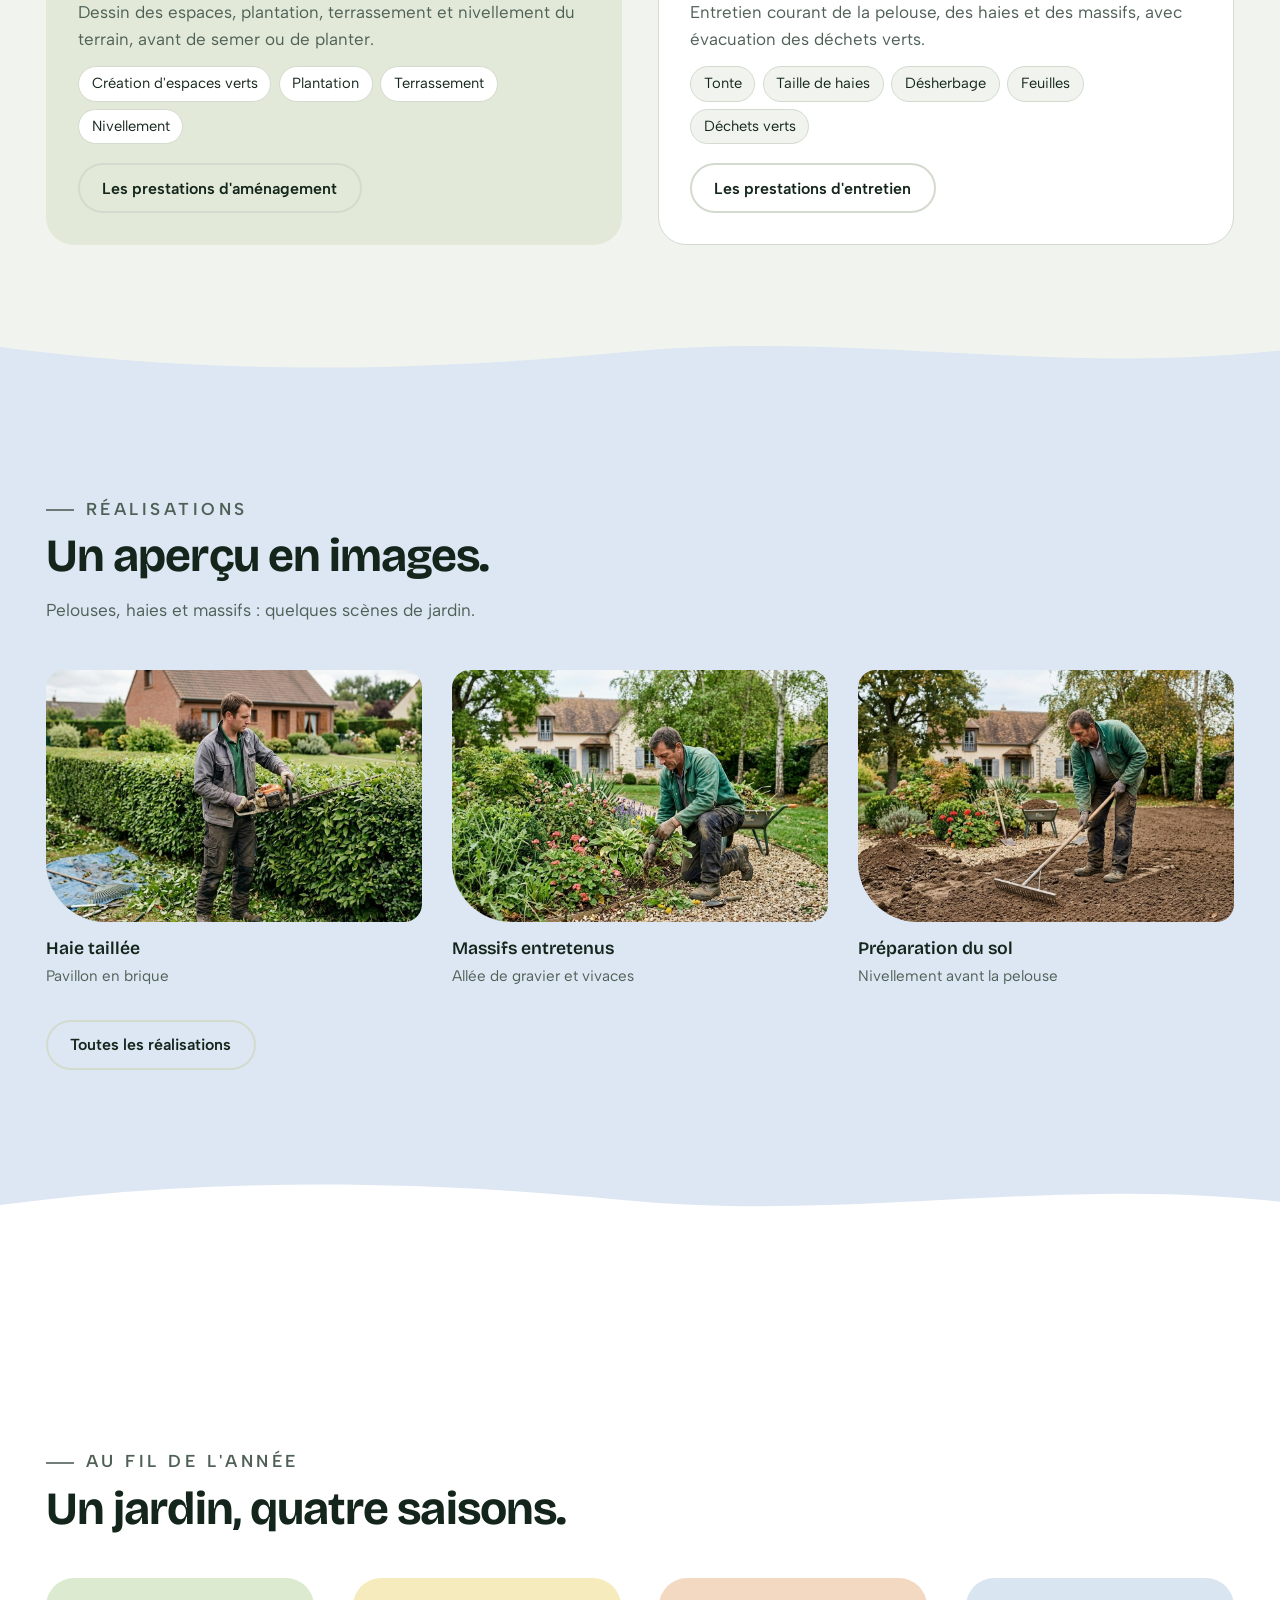
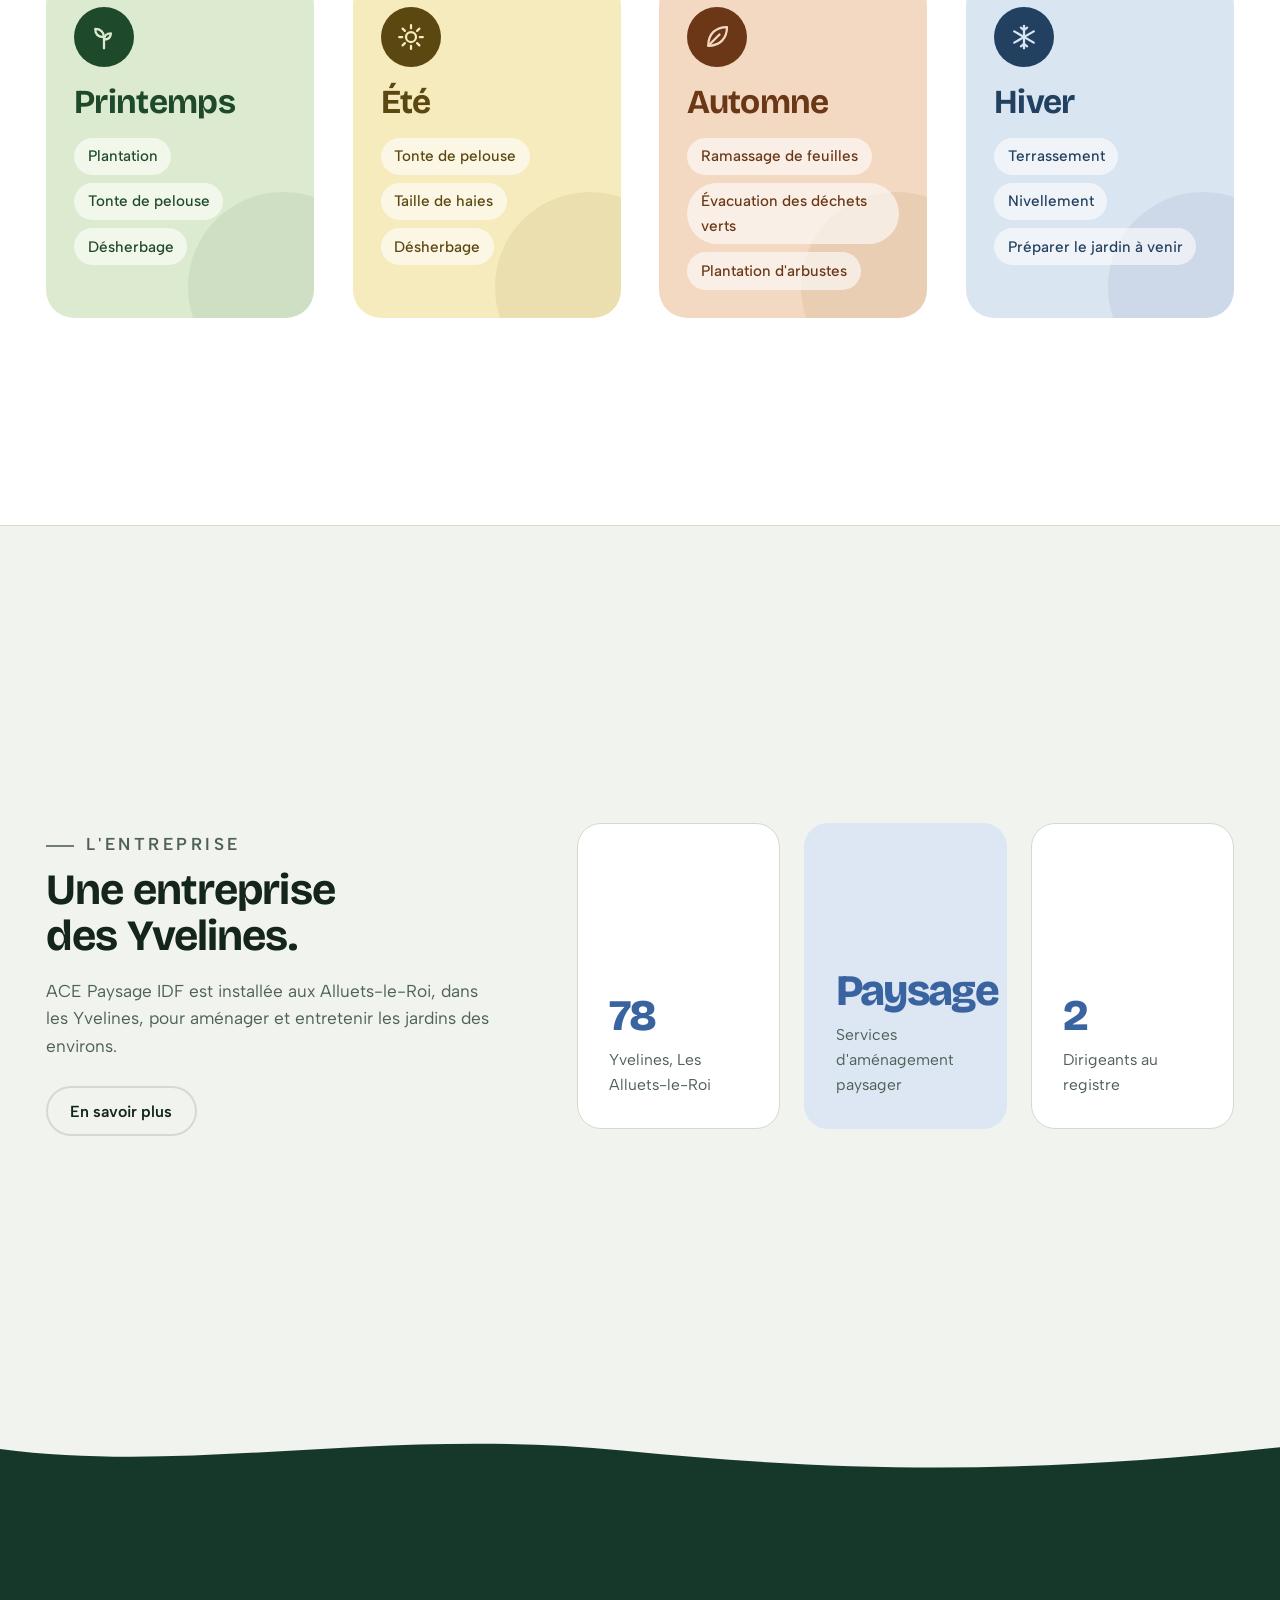
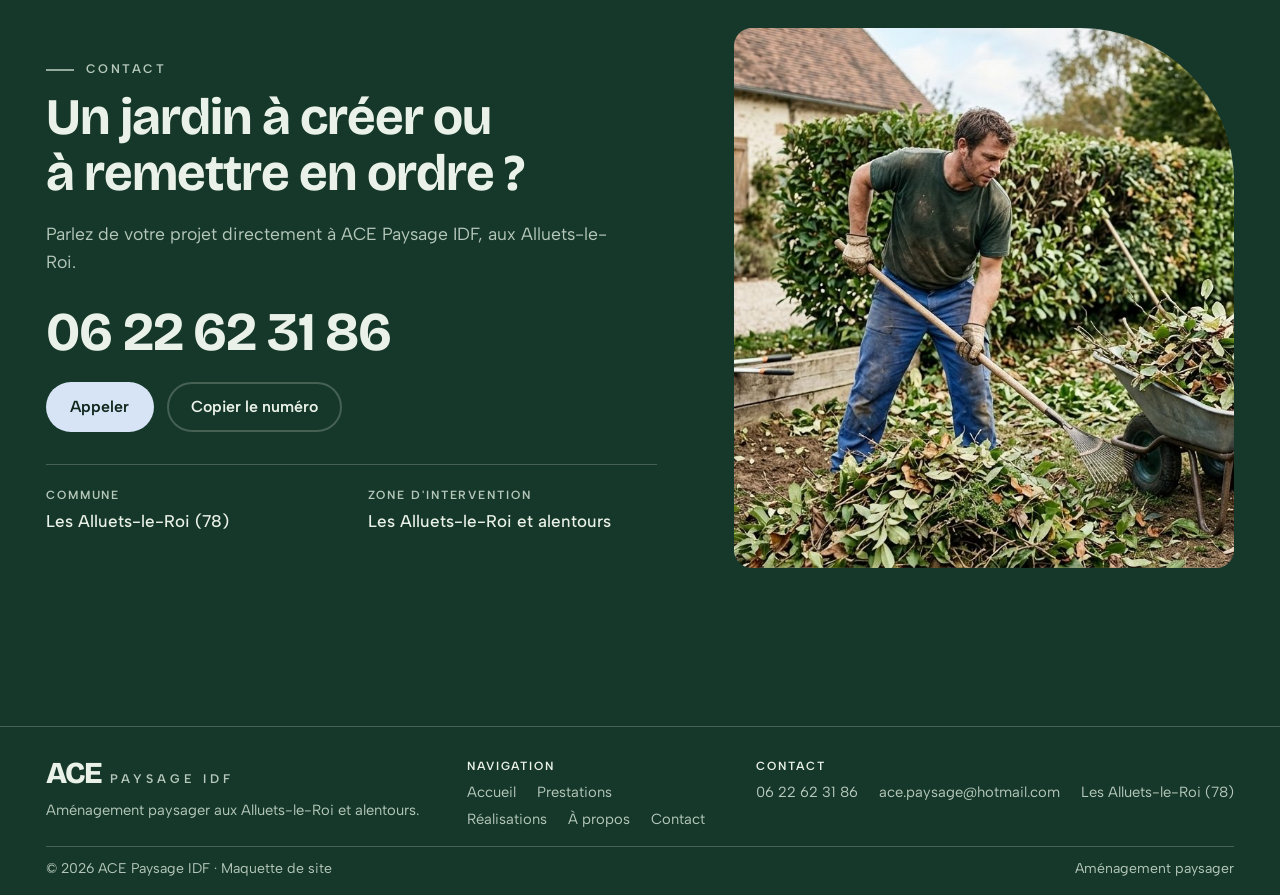
==== commit 736f2e47: "Nouvelle entreprise : ACE Paysage IDF (Les Alluets-le-Roi, 78), tel, e-mail, bouton e-mail du formul" ====
--- a/index.html
+++ b/index.html
@@ -3,9 +3,9 @@
 <head>
 <meta charset="utf-8">
 <meta name="viewport" content="width=device-width, initial-scale=1, viewport-fit=cover">
-<title>A.R Paysage</title>
-<meta name="description" content="A.R Paysage, aménagement paysager au Val-Saint-Germain (91) : création de jardin, plantation, entretien.">
-<link rel="icon" href="data:image/svg+xml,%3Csvg xmlns='http://www.w3.org/2000/svg' viewBox='0 0 64 64'%3E%3Crect width='64' height='64' rx='14' fill='%2316382A'/%3E%3Ctext x='32' y='43' font-family='Arial' font-weight='800' font-size='30' text-anchor='middle' fill='%23D6E4F6'%3EA.R%3C/text%3E%3C/svg%3E">
+<title>ACE Paysage IDF</title>
+<meta name="description" content="ACE Paysage IDF, aménagement paysager aux Alluets-le-Roi (78) : création de jardin, plantation, entretien.">
+<link rel="icon" href="data:image/svg+xml,%3Csvg xmlns='http://www.w3.org/2000/svg' viewBox='0 0 64 64'%3E%3Crect width='64' height='64' rx='14' fill='%2316382A'/%3E%3Ctext x='32' y='43' font-family='Arial' font-weight='800' font-size='25' text-anchor='middle' fill='%23D6E4F6'%3EACE%3C/text%3E%3C/svg%3E">
 <link rel="preconnect" href="https://fonts.googleapis.com">
 <link rel="preconnect" href="https://fonts.gstatic.com" crossorigin>
 <link rel="stylesheet" href="https://fonts.googleapis.com/css2?family=Albert+Sans:wght@400;500;600&family=Bricolage+Grotesque:opsz,wght@12..96,500..800&display=swap">
@@ -14,7 +14,7 @@
 <body class="page-home">
 <header class="site-header" id="top">
   <div class="wrap bar">
-    <a class="logo" href="index.html" aria-label="A.R Paysage, accueil"><b>A.R</b><span>Paysage</span></a>
+    <a class="logo" href="https://webaunet.github.io/AR-paysage" aria-label="ACE Paysage IDF, accueil"><b>ACE</b><span>Paysage IDF</span></a>
     <button class="burger" id="burger" type="button" aria-label="Ouvrir le menu" aria-expanded="false" aria-controls="nav">
       <svg viewBox="0 0 24 24" fill="none" stroke="currentColor" stroke-width="2" stroke-linecap="round"><path d="M4 7h16M4 12h16M4 17h16"/></svg>
     </button>
@@ -24,9 +24,9 @@
       <a class="link" href="realisations.html">Réalisations</a>
       <a class="link" href="a-propos.html">À propos</a>
       <a class="link" href="contact.html">Contact</a>
-      <a class="btn btn-sm" href="tel:+33699201849">
+      <a class="btn btn-sm" href="tel:+33622623186">
         <svg viewBox="0 0 24 24" fill="none" stroke="currentColor" stroke-width="2" stroke-linecap="round" stroke-linejoin="round"><path d="M22 16.9v3a2 2 0 0 1-2.2 2 19.8 19.8 0 0 1-8.6-3.1 19.5 19.5 0 0 1-6-6A19.8 19.8 0 0 1 2.1 4.2 2 2 0 0 1 4.1 2h3a2 2 0 0 1 2 1.7c.1 1 .4 1.9.7 2.8a2 2 0 0 1-.5 2.1L8.1 9.9a16 16 0 0 0 6 6l1.3-1.3a2 2 0 0 1 2.1-.4c.9.3 1.8.6 2.8.7a2 2 0 0 1 1.7 2Z"/></svg>
-        06 99 20 18 49
+        06 22 62 31 86
       </a>
     </nav>
   </div>
@@ -37,19 +37,19 @@
   <section class="hero" aria-labelledby="h1">
     <div class="wrap hero-grid">
       <div>
-        <p class="eyebrow">Aménagement paysager · Le Val-Saint-Germain (91)</p>
+        <p class="eyebrow">Aménagement paysager · Les Alluets-le-Roi (78)</p>
         <h1 id="h1">Un jardin soigné, à deux pas de chez vous.</h1>
-        <p class="lead">A.R Paysage aménage et entretient les jardins du Val-Saint-Germain et des environs : création, plantation, terrassement, tonte, taille de haies et évacuation des déchets verts.</p>
+        <p class="lead">ACE Paysage IDF aménage et entretient les jardins des Alluets-le-Roi et des environs : création, plantation, terrassement, tonte, taille de haies et évacuation des déchets verts.</p>
         <div class="hero-actions">
-          <a class="btn btn-band" href="tel:+33699201849">
+          <a class="btn btn-band" href="tel:+33622623186">
             <svg viewBox="0 0 24 24" fill="none" stroke="currentColor" stroke-width="2" stroke-linecap="round" stroke-linejoin="round"><path d="M22 16.9v3a2 2 0 0 1-2.2 2 19.8 19.8 0 0 1-8.6-3.1 19.5 19.5 0 0 1-6-6A19.8 19.8 0 0 1 2.1 4.2 2 2 0 0 1 4.1 2h3a2 2 0 0 1 2 1.7c.1 1 .4 1.9.7 2.8a2 2 0 0 1-.5 2.1L8.1 9.9a16 16 0 0 0 6 6l1.3-1.3a2 2 0 0 1 2.1-.4c.9.3 1.8.6 2.8.7a2 2 0 0 1 1.7 2Z"/></svg>
-            Appeler le 06 99 20 18 49
+            Appeler le 06 22 62 31 86
           </a>
           <a class="btn btn-ghost" href="prestations.html">Voir les prestations</a>
         </div>
         <ul class="facts">
-          <li>Entreprise créée en 2013</li>
-          <li>Installée au Val-Saint-Germain</li>
+          <li>Aménagement et entretien</li>
+          <li>Installée aux Alluets-le-Roi</li>
           <li>Particuliers du secteur</li>
         </ul>
       </div>
@@ -65,7 +65,7 @@
       <div class="section-head">
         <p class="eyebrow">Prestations</p>
         <h2 id="h-prest">Aménager. Entretenir.</h2>
-        <p>Du premier coup de bêche à l'entretien de saison, A.R Paysage s'occupe de votre jardin à chaque étape.</p>
+        <p>Du premier coup de bêche à l'entretien de saison, ACE Paysage IDF s'occupe de votre jardin à chaque étape.</p>
       </div>
       <div class="duo">
         <article class="duo-card duo-a">
@@ -151,14 +151,14 @@
     <div class="wrap about-stats">
       <div class="about-body">
         <p class="eyebrow">L'entreprise</p>
-        <h2 id="h-entreprise">Une entreprise du secteur, depuis 2013.</h2>
-        <p>A.R Paysage s'est installée au Val-Saint-Germain, en Essonne, pour aménager et entretenir les jardins des environs.</p>
+        <h2 id="h-entreprise">Une entreprise des Yvelines.</h2>
+        <p>ACE Paysage IDF est installée aux Alluets-le-Roi, dans les Yvelines, pour aménager et entretenir les jardins des environs.</p>
         <p style="margin-top:1.6rem"><a class="btn btn-line" href="a-propos.html">En savoir plus</a></p>
       </div>
       <div class="stats">
-        <div class="stat"><b>2013</b><span>Année de création</span></div>
-        <div class="stat"><b>SARL</b><span>Forme de l'entreprise</span></div>
-        <div class="stat"><b>91</b><span>Essonne, Le Val-Saint-Germain</span></div>
+        <div class="stat"><b>78</b><span>Yvelines, Les Alluets-le-Roi</span></div>
+        <div class="stat"><b>Paysage</b><span>Services d'aménagement paysager</span></div>
+        <div class="stat"><b>2</b><span>Dirigeants au registre</span></div>
       </div>
     </div>
   </section>
@@ -168,16 +168,16 @@
       <div>
         <p class="eyebrow">Contact</p>
         <h2 id="h-contact">Un jardin à créer ou à remettre en ordre ?</h2>
-        <p class="lead">Parlez de votre projet directement à A.R Paysage, au Val-Saint-Germain.</p>
-        <a class="phone" href="tel:+33699201849" id="phone">06 99 20 18 49</a>
+        <p class="lead">Parlez de votre projet directement à ACE Paysage IDF, aux Alluets-le-Roi.</p>
+        <a class="phone" href="tel:+33622623186" id="phone">06 22 62 31 86</a>
         <div class="cta-actions">
-          <a class="btn btn-band" href="tel:+33699201849">Appeler</a>
+          <a class="btn btn-band" href="tel:+33622623186">Appeler</a>
           <button class="btn btn-ghost" type="button" id="copy">Copier le numéro</button>
           <span class="copied" id="copied" role="status" aria-live="polite"></span>
         </div>
         <dl class="cta-info">
-          <div><dt>Commune</dt><dd>Le Val-Saint-Germain (91)</dd></div>
-          <div><dt>Zone d'intervention</dt><dd>Le Val-Saint-Germain et alentours</dd></div>
+          <div><dt>Commune</dt><dd>Les Alluets-le-Roi (78)</dd></div>
+          <div><dt>Zone d'intervention</dt><dd>Les Alluets-le-Roi et alentours</dd></div>
         </dl>
       </div>
       <figure class="cta-media">
@@ -191,8 +191,8 @@
   <div class="wrap">
     <div class="foot-grid">
       <div>
-        <a class="logo" href="index.html" aria-label="A.R Paysage, accueil"><b>A.R</b><span>Paysage</span></a>
-        <p style="margin-top:1rem;max-width:26em">Aménagement paysager au Val-Saint-Germain et alentours.</p>
+        <a class="logo" href="https://webaunet.github.io/AR-paysage" aria-label="ACE Paysage IDF, accueil"><b>ACE</b><span>Paysage IDF</span></a>
+        <p style="margin-top:1rem;max-width:26em">Aménagement paysager aux Alluets-le-Roi et alentours.</p>
       </div>
       <div>
         <h5>Navigation</h5>
@@ -207,14 +207,15 @@
       <div>
         <h5>Contact</h5>
         <ul>
-          <li><a href="tel:+33699201849">06 99 20 18 49</a></li>
-          <li>Le Val-Saint-Germain (91)</li>
+          <li><a href="tel:+33622623186">06 22 62 31 86</a></li>
+          <li><a href="mailto:ace.paysage@hotmail.com" style="overflow-wrap:anywhere">ace.paysage@hotmail.com</a></li>
+          <li>Les Alluets-le-Roi (78)</li>
         </ul>
       </div>
     </div>
     <div class="foot-note">
-      <span>© 2026 A.R Paysage · Maquette de site</span>
-      <span>SARL · SIREN 791 175 508</span>
+      <span>© 2026 ACE Paysage IDF · Maquette de site</span>
+      <span>Aménagement paysager</span>
     </div>
   </div>
 </footer>
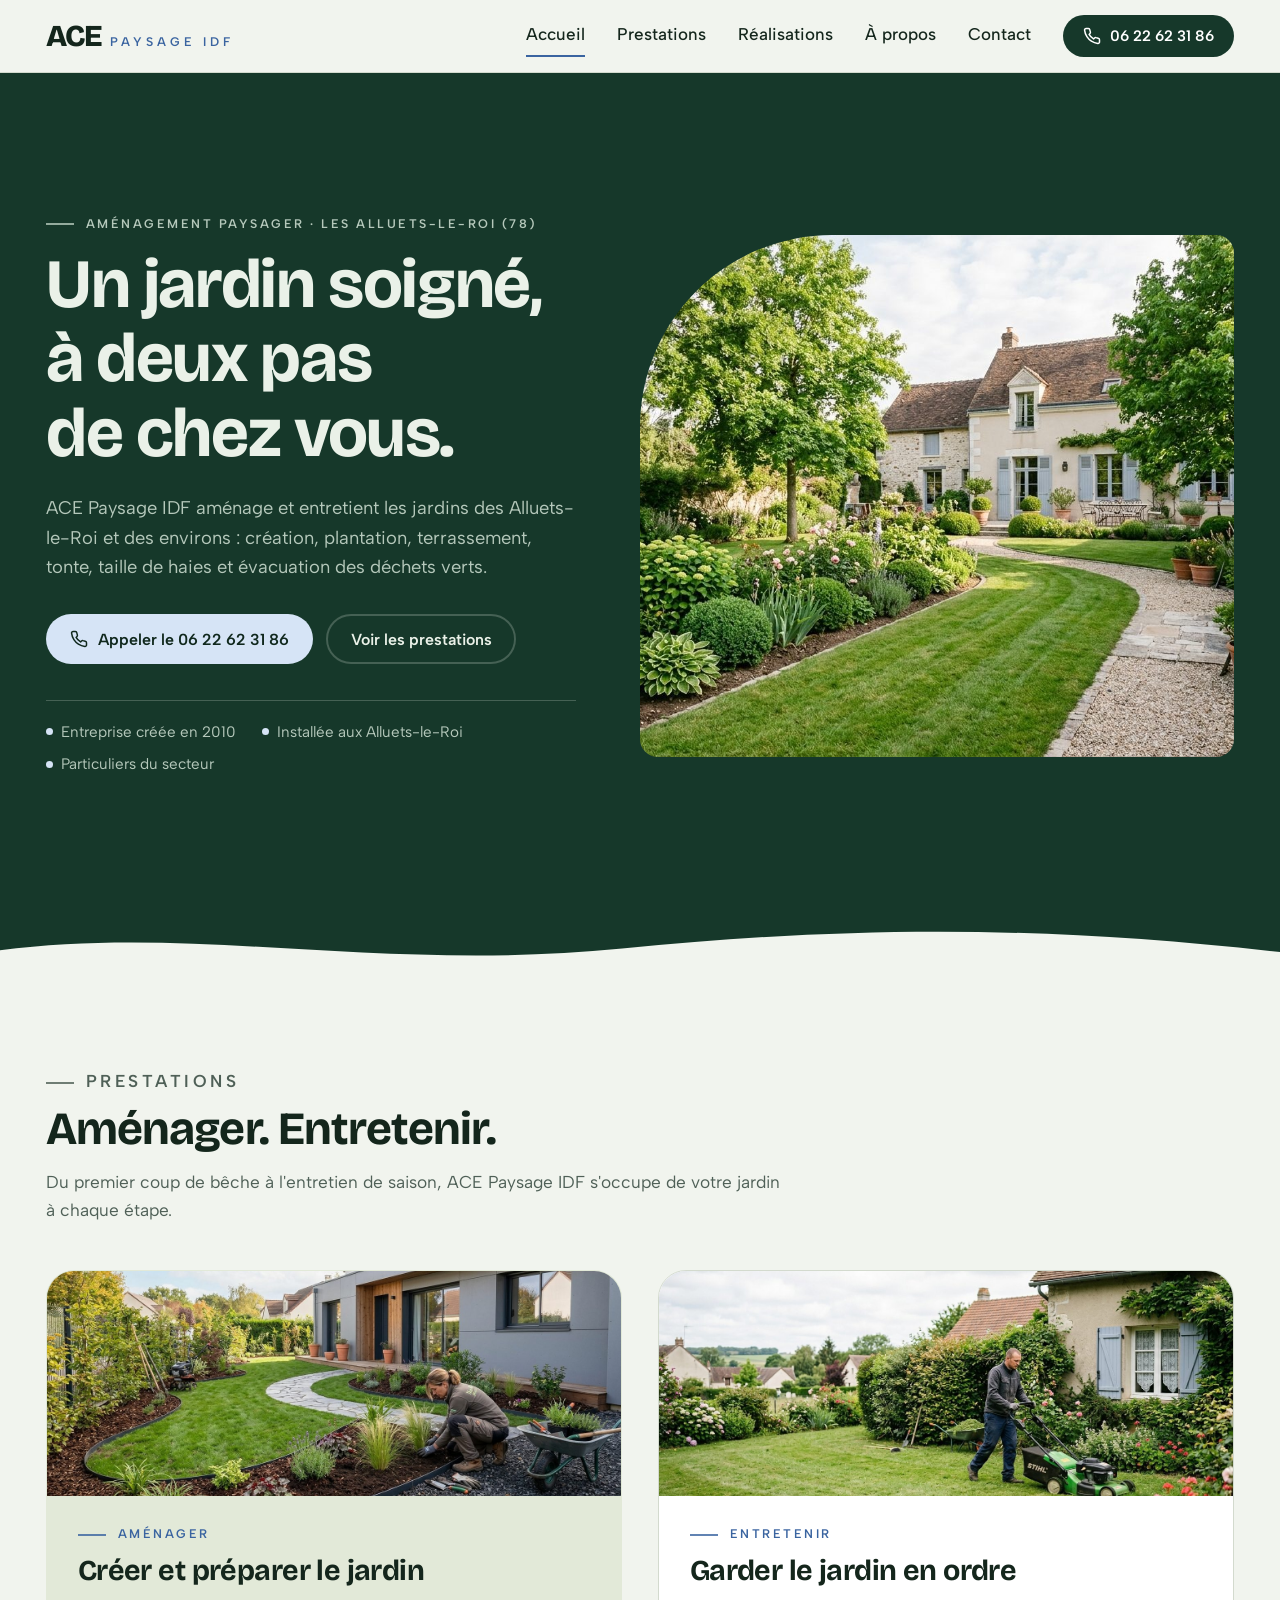
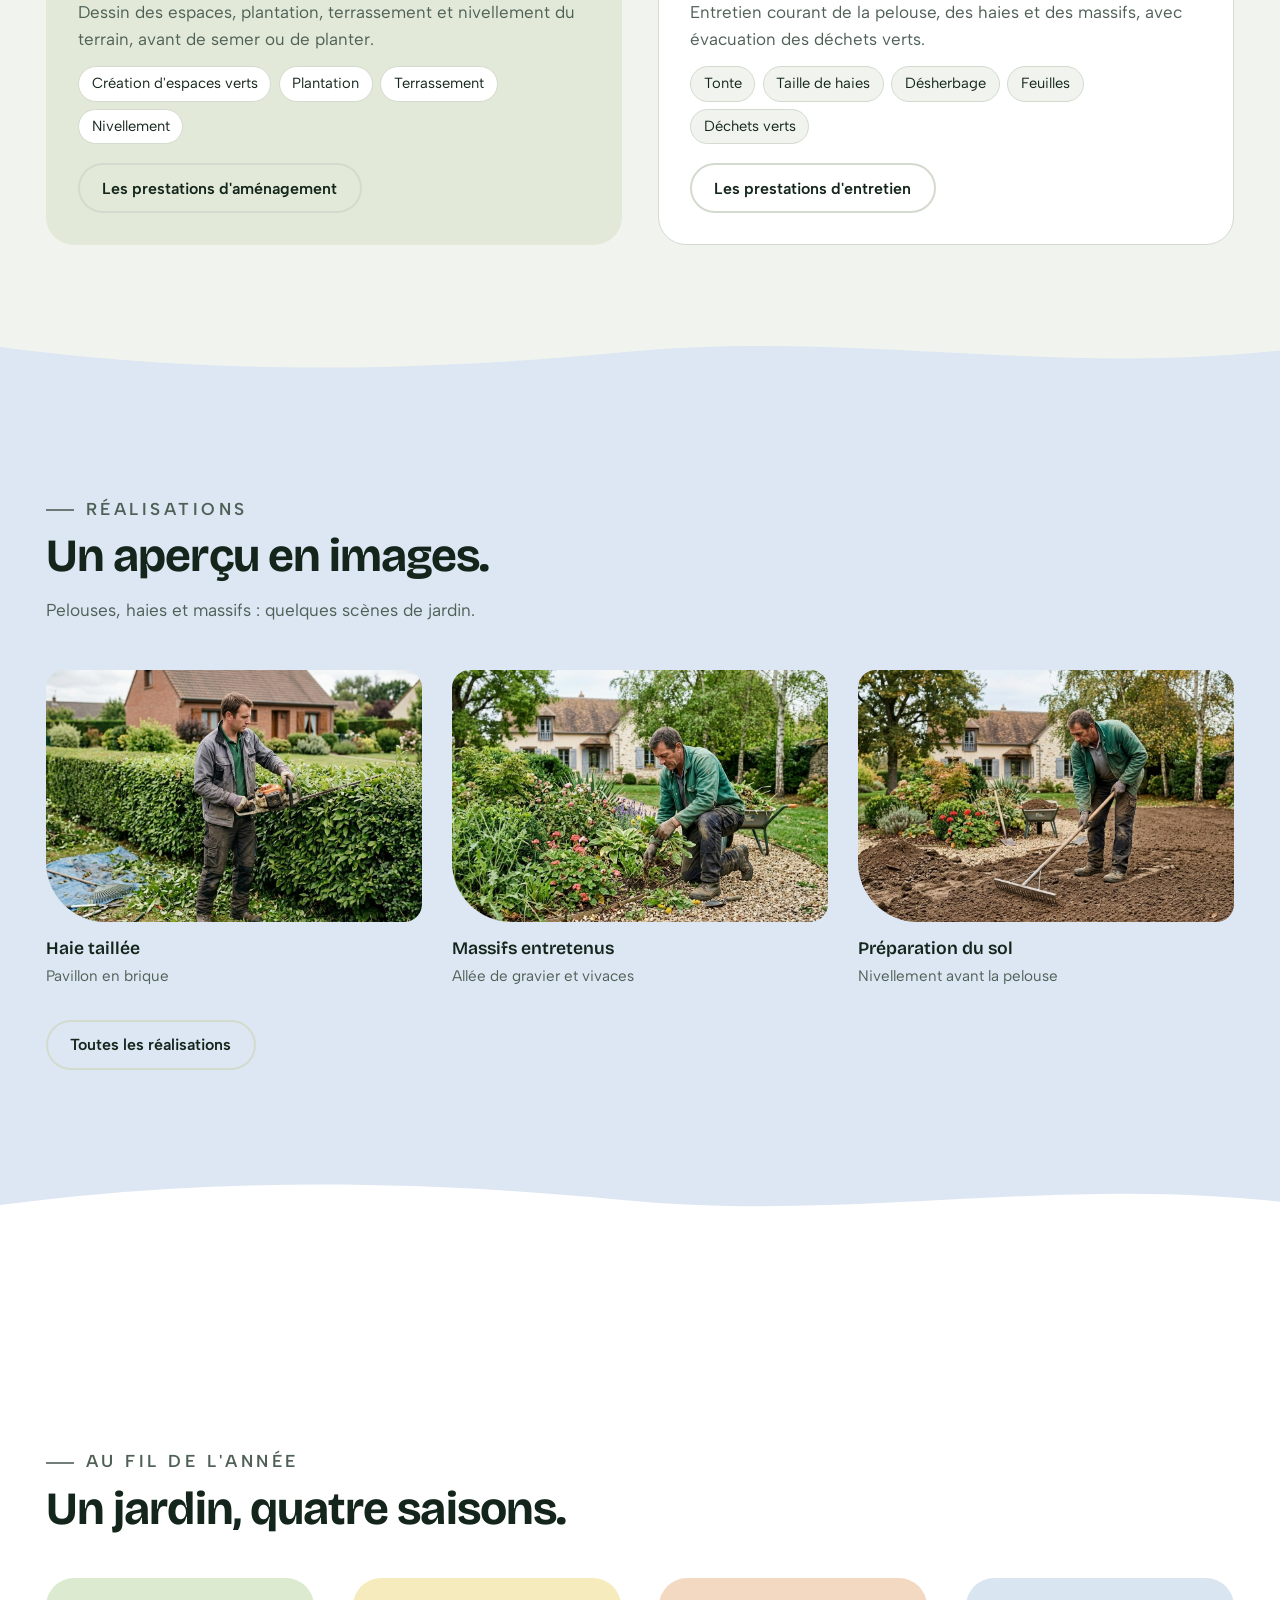
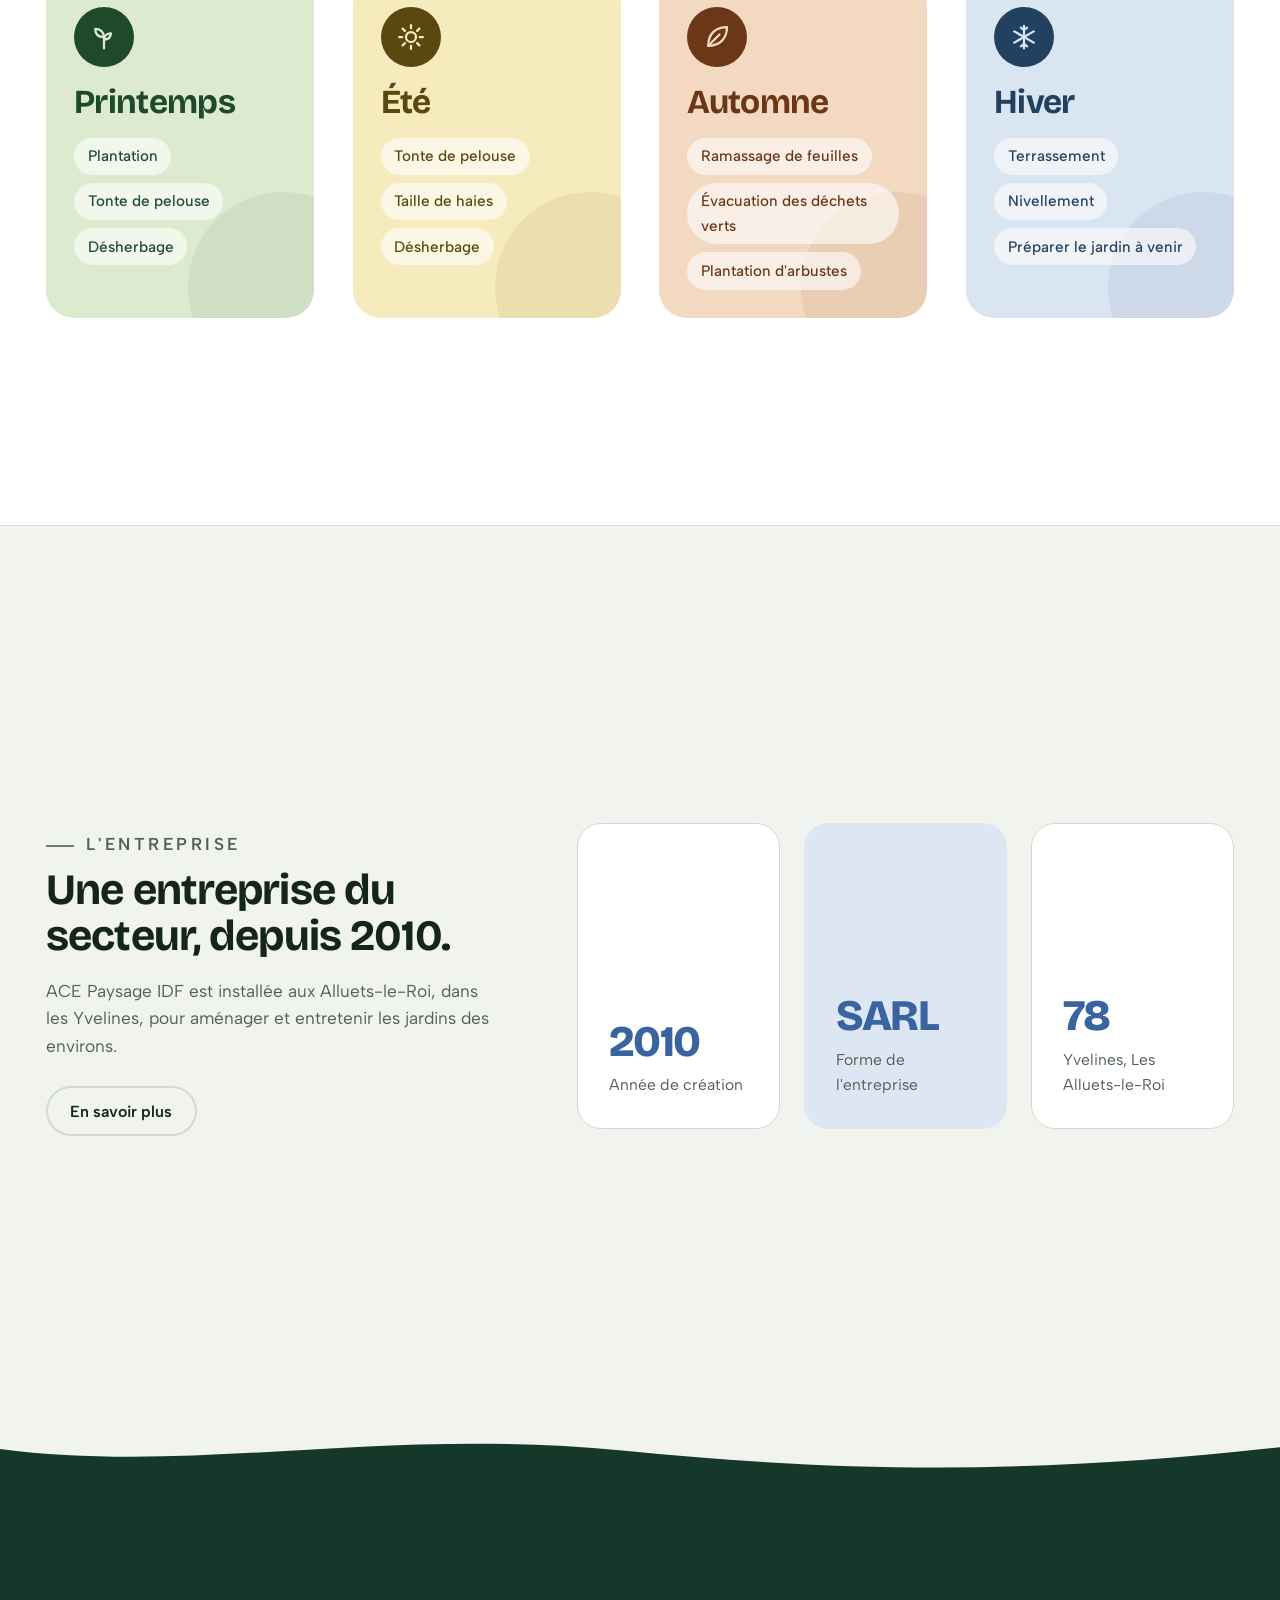
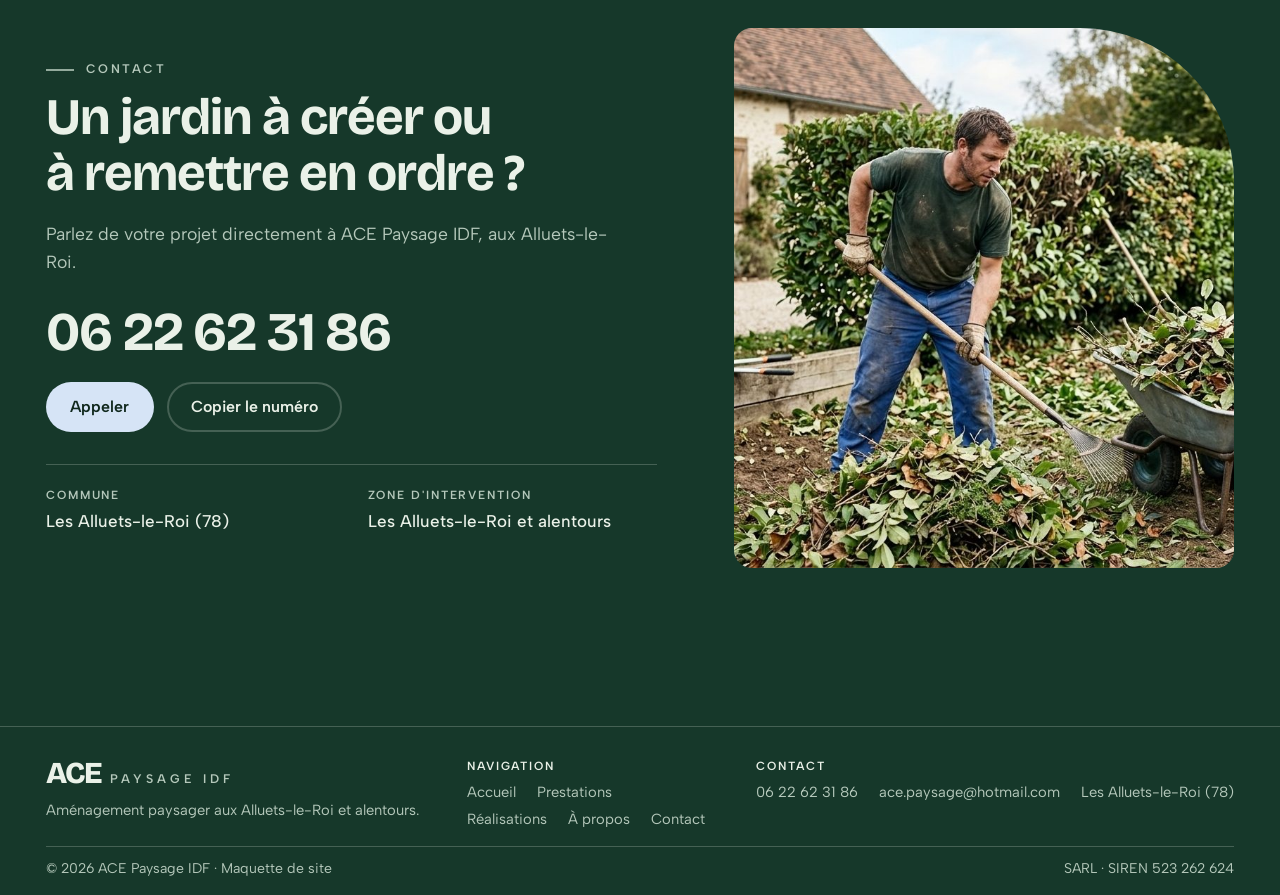
==== commit 14204e58: "Infos vérifiées au registre : SARL, créée en 2010, SIREN 523 262 624 Co-Authored-By: Claude Sonnet 5" ====
--- a/index.html
+++ b/index.html
@@ -48,7 +48,7 @@
           <a class="btn btn-ghost" href="prestations.html">Voir les prestations</a>
         </div>
         <ul class="facts">
-          <li>Aménagement et entretien</li>
+          <li>Entreprise créée en 2010</li>
           <li>Installée aux Alluets-le-Roi</li>
           <li>Particuliers du secteur</li>
         </ul>
@@ -151,14 +151,14 @@
     <div class="wrap about-stats">
       <div class="about-body">
         <p class="eyebrow">L'entreprise</p>
-        <h2 id="h-entreprise">Une entreprise des Yvelines.</h2>
+        <h2 id="h-entreprise">Une entreprise du secteur, depuis 2010.</h2>
         <p>ACE Paysage IDF est installée aux Alluets-le-Roi, dans les Yvelines, pour aménager et entretenir les jardins des environs.</p>
         <p style="margin-top:1.6rem"><a class="btn btn-line" href="a-propos.html">En savoir plus</a></p>
       </div>
       <div class="stats">
+        <div class="stat"><b>2010</b><span>Année de création</span></div>
+        <div class="stat"><b>SARL</b><span>Forme de l'entreprise</span></div>
         <div class="stat"><b>78</b><span>Yvelines, Les Alluets-le-Roi</span></div>
-        <div class="stat"><b>Paysage</b><span>Services d'aménagement paysager</span></div>
-        <div class="stat"><b>2</b><span>Dirigeants au registre</span></div>
       </div>
     </div>
   </section>
@@ -215,7 +215,7 @@
     </div>
     <div class="foot-note">
       <span>© 2026 ACE Paysage IDF · Maquette de site</span>
-      <span>Aménagement paysager</span>
+      <span>SARL · SIREN 523 262 624</span>
     </div>
   </div>
 </footer>
